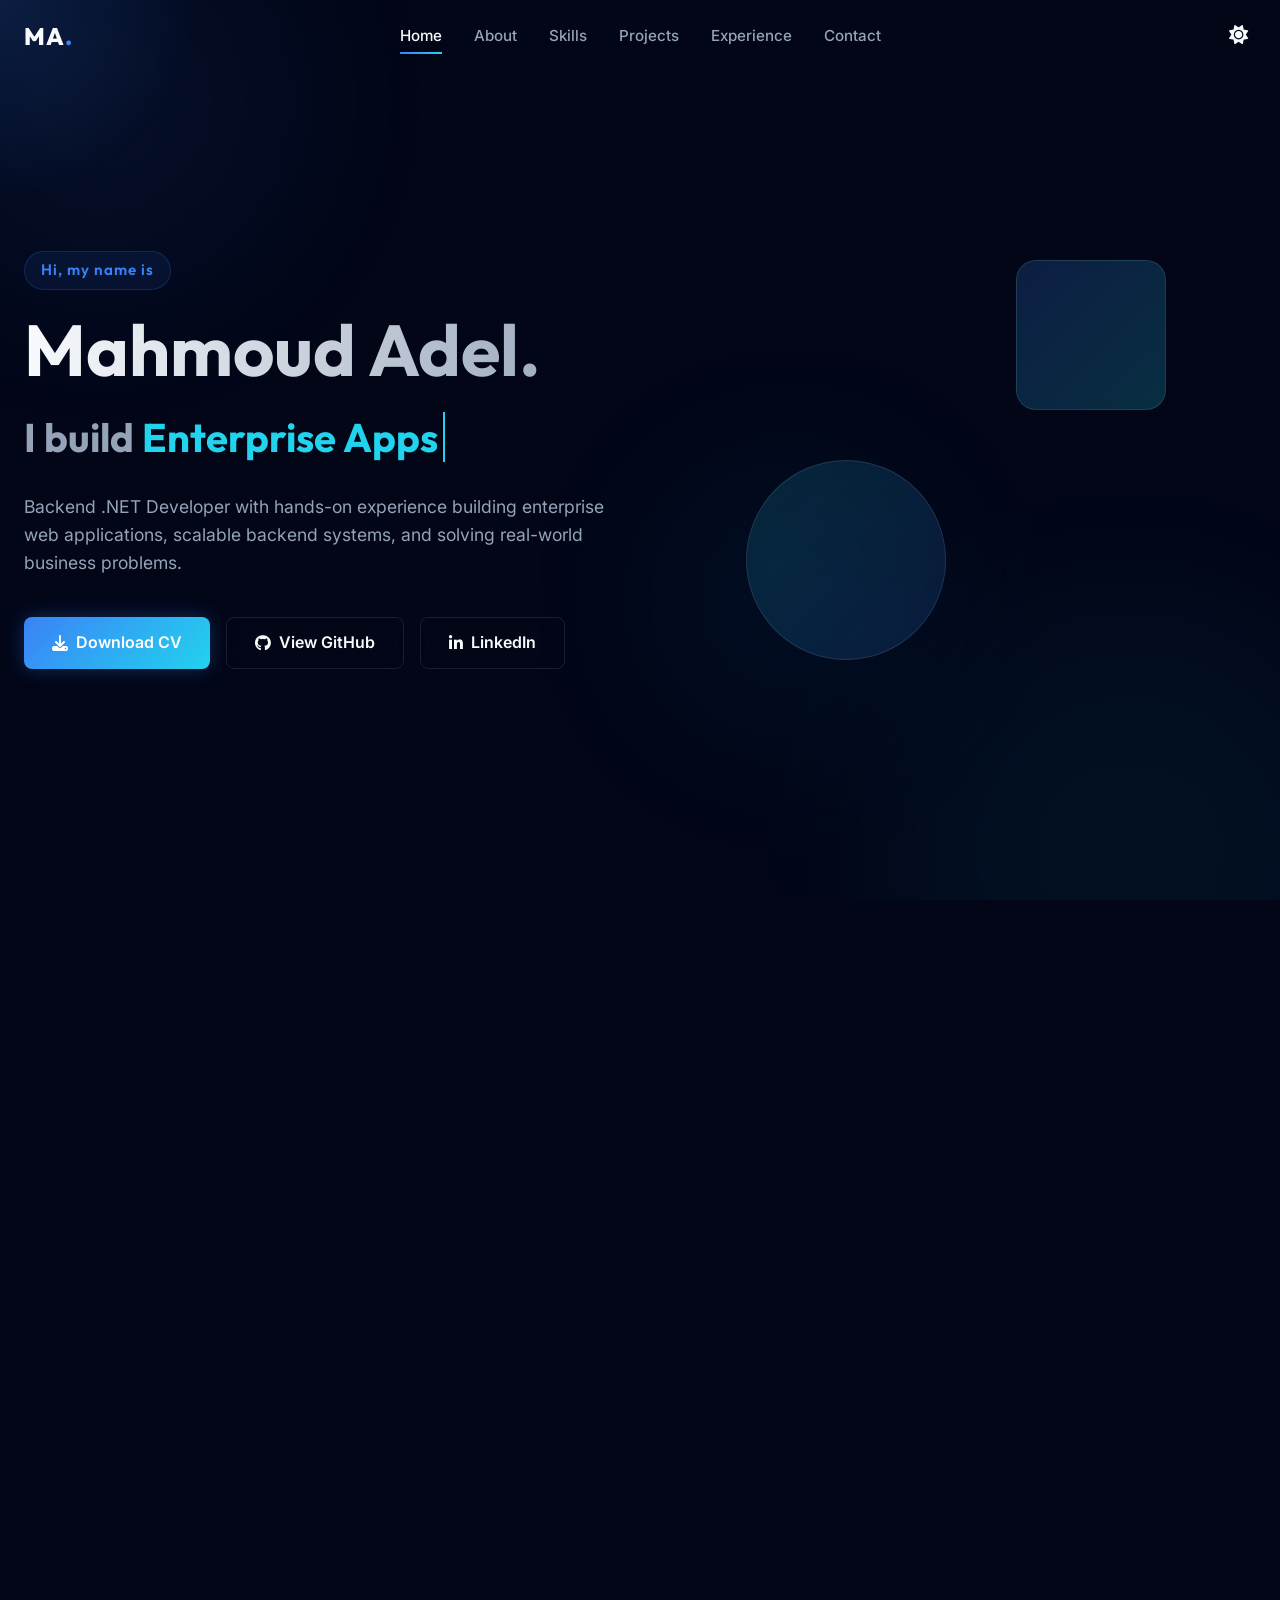
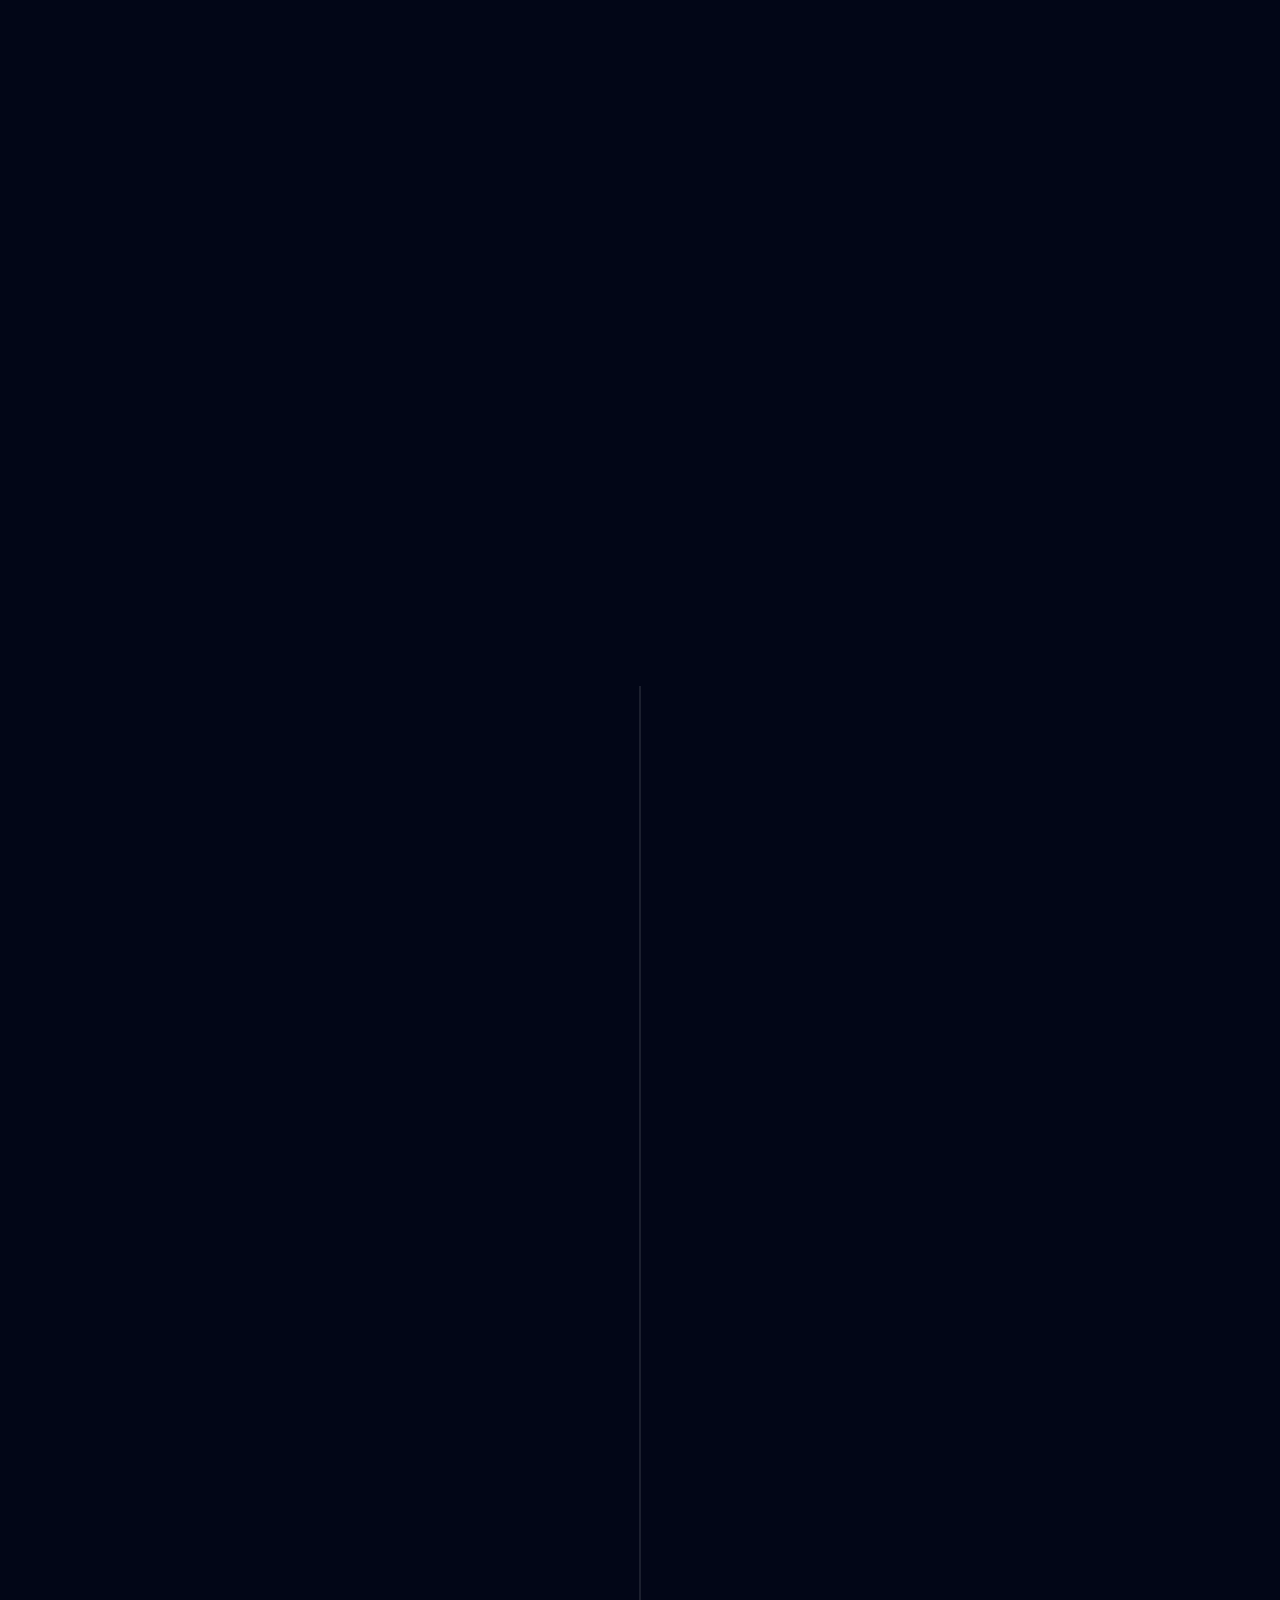
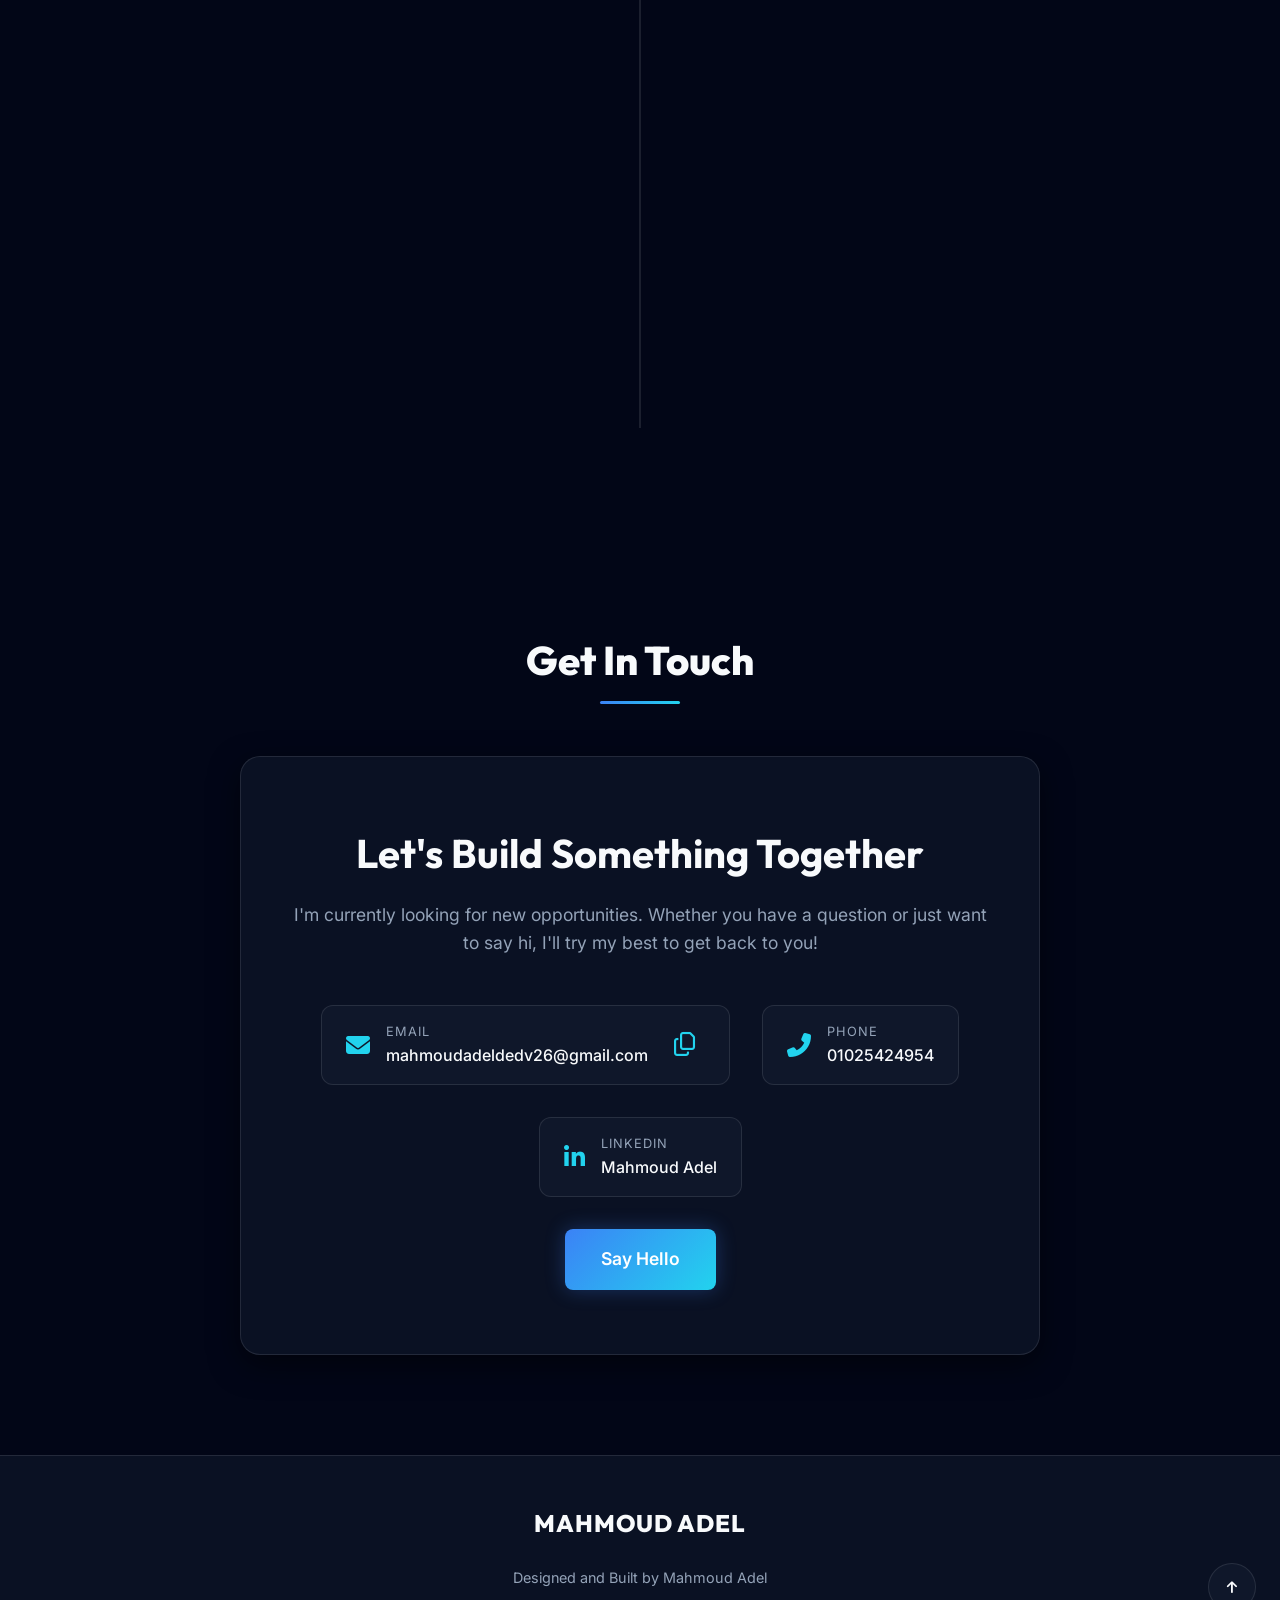
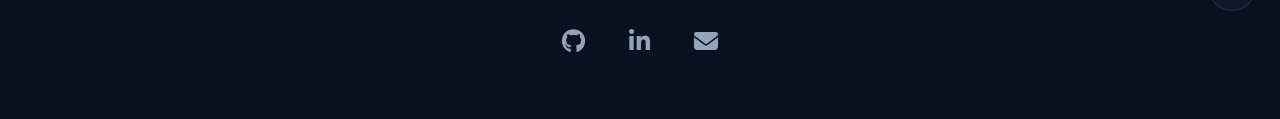
==== Portfolio-main/index.html @ 4f52414a "responsive portfolio website files including HTML, CSS, JavaScript, and assets" ====
<!DOCTYPE html>
<html lang="en" data-theme="dark">
<head>
    <meta charset="utf-8" />
    <meta name="viewport" content="width=device-width, initial-scale=1.0" />
    <title>Portfolio - Mahmoud Adel</title>
    <meta name="description" content="Mahmoud Adel — Backend .NET Developer specializing in ASP.NET Core MVC, Entity Framework Core, SQL Server, and REST APIs." />
    <link rel="preconnect" href="https://fonts.googleapis.com">
    <link rel="preconnect" href="https://fonts.gstatic.com" crossorigin>
    <link href="https://fonts.googleapis.com/css2?family=Inter:wght@300;400;500;600;700;800&family=Outfit:wght@400;600;800&display=swap" rel="stylesheet">
    <link rel="stylesheet" href="https://cdnjs.cloudflare.com/ajax/libs/font-awesome/6.4.0/css/all.min.css" />
    <link rel="stylesheet" href="css/site.css" />
    <link rel="icon" href="favicon.ico" />
</head>
<body>
    <div id="cursor-glow"></div>
    <div id="scroll-progress"></div>

    <div id="loader">
        <div class="loader-content">
            <span class="loader-text">MAHMOUD ADEL</span>
            <div class="loader-bar"></div>
        </div>
    </div>

    <nav id="navbar">
        <div class="nav-container">
            <a href="#home" class="nav-logo">MA<span>.</span></a>
            <div class="nav-links">
                <a href="#home" class="active">Home</a>
                <a href="#about">About</a>
                <a href="#skills">Skills</a>
                <a href="#projects">Projects</a>
                <a href="#experience">Experience</a>
                <a href="#contact">Contact</a>
            </div>
            <div class="nav-right">
                <button id="theme-toggle" aria-label="Toggle Theme">
                    <i class="fas fa-sun"></i>
                </button>
                <div class="hamburger">
                    <div class="line1"></div>
                    <div class="line2"></div>
                    <div class="line3"></div>
                </div>
            </div>
        </div>
    </nav>

    <main>

        <!-- Animated Background Particles -->
        <div class="bg-particles">
            <div class="blob blob-1"></div>
            <div class="blob blob-2"></div>
            <div class="blob blob-3"></div>
        </div>

        <!-- Hero Section -->
        <section id="home" class="hero">
            <div class="hero-content hidden-fade-up">
                <p class="greeting">Hi, my name is</p>
                <h1 class="name">Mahmoud Adel.</h1>
                <h2 class="title type-wrap">I build <span class="typing-text"></span></h2>
                <p class="description">
                    Backend .NET Developer with hands-on experience building enterprise web applications, scalable backend systems, and solving real-world business problems.
                </p>
                <div class="hero-cta">
                    <a href="cv/Mahmoud_Adel_CV.pdf" class="btn btn-primary magnetic" download>
                        <i class="fas fa-download"></i> Download CV
                    </a>
                    <a href="https://github.com/MahmoudElsheshtawy10" target="_blank" class="btn btn-outline magnetic">
                        <i class="fab fa-github"></i> View GitHub
                    </a>
                    <a href="https://www.linkedin.com/in/mahmoud-adel-38b3762a6/" target="_blank" class="btn btn-outline magnetic">
                        <i class="fab fa-linkedin-in"></i> LinkedIn
                    </a>
                </div>
            </div>
            <div class="hero-graphics hidden-fade-left">
                <div class="graphic-cube"></div>
                <div class="graphic-sphere"></div>
            </div>
        </section>

        <!-- About Section -->
        <section id="about" class="about">
            <h2 class="section-title hidden-fade-up">About Me</h2>
            <div class="about-grid">
                <div class="about-text hidden-fade-right">
                    <p>I am a passionate <strong>Backend .NET Developer</strong> pursuing a Bachelor of Computer Science at Misr Higher Institute for Commerce and Computers.</p>
                    <p>I specialize in building robust enterprise web applications using <strong>ASP.NET Core MVC, Entity Framework Core, SQL Server, and REST APIs</strong>. I focus on clean architecture, scalable systems, and optimizing database designs to ensure high performance and maintainability.</p>
                </div>
                <div class="about-stats hidden-fade-left">
                    <div class="stat-card tilt-card">
                        <i class="fas fa-code"></i>
                        <h3 class="counter" data-target="3">0</h3>
                        <p>Projects Completed</p>
                    </div>
                    <div class="stat-card tilt-card">
                        <i class="fas fa-brain"></i>
                        <h3 class="counter" data-target="20">0</h3>
                        <p>Technologies</p>
                    </div>
                    <div class="stat-card tilt-card">
                        <i class="fas fa-clock"></i>
                        <h3 class="counter" data-target="2">0</h3>
                        <p>Years Learning</p>
                    </div>
                </div>
            </div>
        </section>

        <!-- Skills Section -->
        <section id="skills" class="skills">
            <h2 class="section-title hidden-fade-up">Technical Skills</h2>
            <div class="skills-container">
                <!-- Backend -->
                <div class="skill-category hidden-fade-up" style="transition-delay: 0.1s">
                    <div class="skill-category-header">
                        <h3><i class="fas fa-server"></i> Backend &amp; Frameworks</h3>
                        <div class="divider"></div>
                    </div>
                    <div class="skill-list">
                        <div class="skill-item highlight"><i class="fas fa-check"></i> <span>C#</span></div>
                        <div class="skill-item highlight"><i class="fas fa-check"></i> <span>ASP.NET Core MVC</span></div>
                        <div class="skill-item highlight"><i class="fas fa-check"></i> <span>ASP.NET Core Web API</span></div>
                        <div class="skill-item highlight"><i class="fas fa-check"></i> <span>Entity Framework Core</span></div>
                        <div class="skill-item"><i class="fas fa-check"></i> <span>LINQ</span></div>
                        <div class="skill-item"><i class="fas fa-check"></i> <span>Java</span></div>
                        <div class="skill-item"><i class="fas fa-check"></i> <span>Python</span></div>
                        <div class="skill-item"><i class="fas fa-check"></i> <span>Node.js</span></div>
                        <div class="skill-item"><i class="fas fa-check"></i> <span>Express.js</span></div>
                    </div>
                </div>
                <!-- Frontend -->
                <div class="skill-category hidden-fade-up" style="transition-delay: 0.2s">
                    <div class="skill-category-header">
                        <h3><i class="fas fa-laptop-code"></i> Frontend</h3>
                        <div class="divider"></div>
                    </div>
                    <div class="skill-list">
                        <div class="skill-item"><i class="fas fa-check"></i> <span>HTML5</span></div>
                        <div class="skill-item"><i class="fas fa-check"></i> <span>CSS3</span></div>
                        <div class="skill-item"><i class="fas fa-check"></i> <span>Bootstrap</span></div>
                        <div class="skill-item highlight"><i class="fas fa-check"></i> <span>JavaScript</span></div>
                    </div>
                </div>
                <!-- Databases -->
                <div class="skill-category hidden-fade-up" style="transition-delay: 0.3s">
                    <div class="skill-category-header">
                        <h3><i class="fas fa-database"></i> Databases</h3>
                        <div class="divider"></div>
                    </div>
                    <div class="skill-list">
                        <div class="skill-item highlight"><i class="fas fa-check"></i> <span>SQL Server</span></div>
                        <div class="skill-item"><i class="fas fa-check"></i> <span>PostgreSQL</span></div>
                        <div class="skill-item"><i class="fas fa-check"></i> <span>MySQL</span></div>
                    </div>
                </div>

                <!-- Cloud & Deployment -->
                <div class="skill-category hidden-fade-up" style="transition-delay: 0.4s">
                    <div class="skill-category-header">
                        <h3><i class="fas fa-cloud"></i> Cloud &amp; Deployment</h3>
                        <div class="divider"></div>
                    </div>
                    <div class="skill-list">
                        <div class="skill-item"><i class="fas fa-check"></i> <span>Vercel</span></div>
                        <div class="skill-item"><i class="fas fa-check"></i> <span>Render</span></div>
                        <div class="skill-item"><i class="fas fa-check"></i> <span>Railway</span></div>
                        <div class="skill-item"><i class="fas fa-check"></i> <span>MonsterASP.NET</span></div>
                        <div class="skill-item"><i class="fas fa-check"></i> <span>GitHub Pages</span></div>
                        <div class="skill-item"><i class="fas fa-check"></i> <span>IIS Deployment</span></div>
                        <div class="skill-item"><i class="fas fa-check"></i> <span>REST API Deployment</span></div>
                        <div class="skill-item"><i class="fas fa-check"></i> <span>Environment Variables</span></div>
                        <div class="skill-item"><i class="fas fa-check"></i> <span>Production Hosting</span></div>
                    </div>
                </div>

                <!-- Tools & Practices -->
                <div class="skill-category hidden-fade-up" style="transition-delay: 0.5s">
                    <div class="skill-category-header">
                        <h3><i class="fas fa-tools"></i> Tools &amp; Concepts</h3>
                        <div class="divider"></div>
                    </div>
                    <div class="skill-list">
                        <div class="skill-item highlight"><i class="fas fa-check"></i> <span>Git</span></div>
                        <div class="skill-item"><i class="fas fa-check"></i> <span>GitHub</span></div>
                        <div class="skill-item"><i class="fas fa-check"></i> <span>Visual Studio</span></div>
                        <div class="skill-item"><i class="fas fa-check"></i> <span>Postman</span></div>
                        <div class="skill-item highlight"><i class="fas fa-check"></i> <span>REST APIs</span></div>
                        <div class="skill-item"><i class="fas fa-check"></i> <span>Clean Architecture</span></div>
                        <div class="skill-item"><i class="fas fa-check"></i> <span>SOLID Principles</span></div>
                        <div class="skill-item"><i class="fas fa-check"></i> <span>OOP</span></div>
                        <div class="skill-item"><i class="fas fa-check"></i> <span>Data Structures</span></div>
                        <div class="skill-item"><i class="fas fa-check"></i> <span>Authentication &amp; Authorization</span></div>
                    </div>
                </div>
            </div>
        </section>

        <!-- Projects Section -->
        <section id="projects" class="projects">
            <h2 class="section-title hidden-fade-up">Featured Projects</h2>

            <div class="project-filters hidden-fade-up">
                <button class="filter-btn active" data-filter="all">All</button>
                <button class="filter-btn" data-filter="full-stack">Full Stack</button>
                <button class="filter-btn" data-filter="web">Web App</button>
            </div>

            <div class="projects-grid">
                <!-- Project 1 -->
                <div class="project-card tilt-card hidden-fade-up project-item full-stack web">
                    <div class="project-image">
                        <img src="images/smart-inventory-dashboard.png" alt="Smart Inventory System" loading="lazy" decoding="async" class="project-img" />
                        <div class="project-overlay">
                            <a href="https://github.com/MahmoudElsheshtawy10" target="_blank" class="btn btn-sm btn-primary"><i class="fab fa-github"></i> Source</a>
                        </div>
                    </div>
                    <div class="project-info">
                        <div class="project-header">
                            <h3>Smart Inventory System</h3>
                            <span class="badge">Completed</span>
                        </div>
                        <p>A complete inventory management system with authentication, dashboards, smart reorder suggestions, suppliers, products, categories, reporting, export features, dark mode, multilingual support and responsive UI.</p>
                        <div class="tech-stack">
                            <span>ASP.NET Core MVC</span><span>C#</span><span>EF Core</span><span>SQL Server</span><span>Bootstrap</span><span>JavaScript</span>
                        </div>
                    </div>
                </div>

                <!-- Project 2 -->
                <div class="project-card tilt-card hidden-fade-up project-item full-stack web">
                    <div class="project-image">
                        <img src="images/hightech-home.png" alt="HighTech E-commerce Platform" loading="lazy" decoding="async" class="project-img" />
                        <div class="project-overlay">
                            <a href="https://github.com/MahmoudElsheshtawy10" target="_blank" class="btn btn-sm btn-primary"><i class="fab fa-github"></i> Source</a>
                        </div>
                    </div>
                    <div class="project-info">
                        <div class="project-header">
                            <h3>HighTech E-commerce Platform</h3>
                            <span class="badge">Completed</span>
                        </div>
                        <p>Complete online electronics store with authentication, shopping cart, categories, orders and admin dashboard.</p>
                        <div class="tech-stack">
                            <span>Node.js</span><span>Express.js</span><span>PostgreSQL</span><span>Firebase</span><span>REST API</span>
                        </div>
                    </div>
                </div>

                <!-- Project 3 -->
                <div class="project-card tilt-card hidden-fade-up project-item web">
                    <div class="project-image">
                        <img src="images/cinema-home.png" alt="Cinema Management System" loading="lazy" decoding="async" class="project-img" />
                        <div class="project-overlay">
                            <a href="https://github.com/MahmoudElsheshtawy10" target="_blank" class="btn btn-sm btn-primary"><i class="fab fa-github"></i> Source</a>
                        </div>
                    </div>
                    <div class="project-info">
                        <div class="project-header">
                            <h3>Cinema Management System</h3>
                            <span class="badge in-progress">In Progress</span>
                        </div>
                        <p>Cinema reservation and movie management system including booking workflow, movie schedules, seat booking and administration dashboard.</p>
                        <div class="tech-stack">
                            <span>ASP.NET Core MVC</span><span>SQL Server</span>
                        </div>
                    </div>
                </div>
            </div>
        </section>

        <!-- Timeline (Experience & Education) -->
        <section id="experience" class="timeline-section">
            <h2 class="section-title hidden-fade-up">Experience &amp; Education</h2>

            <div class="timeline">
                <div class="timeline-item hidden-fade-right">
                    <div class="timeline-dot"></div>
                    <div class="timeline-content">
                        <span class="timeline-date">Dec 2025 – July 2026</span>
                        <h3>Backend .NET Trainee</h3>
                        <h4>DEPI (Digital Egypt Pioneers Initiative)</h4>
                        <p>Built enterprise web applications using ASP.NET Core MVC, EF Core, and SQL Server. Implemented Identity, designed REST APIs, and applied Clean Architecture.</p>
                    </div>
                </div>

                <div class="timeline-item hidden-fade-left">
                    <div class="timeline-dot"></div>
                    <div class="timeline-content">
                        <span class="timeline-date">Aug 2025 – Sep 2025</span>
                        <h3>Full Stack PHP Intern</h3>
                        <h4>NTI (National Telecommunication Institute)</h4>
                        <p>Developed dynamic web applications using PHP and MySQL. Implemented backend logic, CRUD operations, and database integration.</p>
                    </div>
                </div>

                <div class="timeline-item hidden-fade-right">
                    <div class="timeline-dot"></div>
                    <div class="timeline-content">
                        <span class="timeline-date">Jul 2024 – Sep 2024</span>
                        <h3>Full Stack .NET Intern</h3>
                        <h4>Mansoura University Training Program</h4>
                        <p>Built web applications using ASP.NET, C#, and SQL Server. Implemented CRUD, authentication basics, and API integration.</p>
                    </div>
                </div>

                <div class="timeline-item hidden-fade-left">
                    <div class="timeline-dot"></div>
                    <div class="timeline-content education">
                        <span class="timeline-date"></span>
                        <h3>Bachelor of Computer Science</h3>
                        <h4>Misr Higher Institute for Commerce and Computers</h4>
                        <p>Focused on Data Structures, Algorithms, Software Engineering, and Database Design.</p>
                    </div>
                </div>
            </div>
        </section>

        <!-- Contact Section -->
        <section id="contact" class="contact">
            <h2 class="section-title hidden-fade-up">Get In Touch</h2>
            <div class="contact-card hidden-fade-up glass-panel">
                <div class="contact-header">
                    <h3>Let's Build Something Together</h3>
                    <p>I'm currently looking for new opportunities. Whether you have a question or just want to say hi, I'll try my best to get back to you!</p>
                </div>

                <div class="contact-methods">
                    <div class="contact-method magnetic">
                        <i class="fas fa-envelope"></i>
                        <div class="contact-details">
                            <span>Email</span>
                            <a href="mailto:mahmoudadeldedv26@gmail.com" id="email-text">mahmoudadeldedv26@gmail.com</a>
                        </div>
                        <button class="copy-btn" id="copy-email"><i class="far fa-copy"></i></button>
                    </div>

                    <div class="contact-method magnetic">
                        <i class="fas fa-phone-alt"></i>
                        <div class="contact-details">
                            <span>Phone</span>
                            <a href="tel:01025424954">01025424954</a>
                        </div>
                    </div>

                    <div class="contact-method magnetic">
                        <i class="fab fa-linkedin-in"></i>
                        <div class="contact-details">
                            <span>LinkedIn</span>
                            <a href="https://www.linkedin.com/in/mahmoud-adel-38b3762a6/" target="_blank">Mahmoud Adel</a>
                        </div>
                    </div>
                </div>

                <a href="mailto:mahmoudadeldedv26@gmail.com" class="btn btn-primary btn-large magnetic" style="margin-top: 2rem;">Say Hello</a>
            </div>
        </section>

    </main>

    <footer>
        <div class="footer-content">
            <div class="footer-logo">MAHMOUD ADEL</div>
            <p>Designed and Built by Mahmoud Adel</p>
            <div class="footer-socials">
                <a href="https://github.com/MahmoudElsheshtawy10" target="_blank"><i class="fab fa-github"></i></a>
                <a href="https://www.linkedin.com/in/mahmoud-adel-38b3762a6/" target="_blank"><i class="fab fa-linkedin-in"></i></a>
                <a href="mailto:mahmoudadeldedv26@gmail.com"><i class="fas fa-envelope"></i></a>
            </div>
            <button id="back-to-top" aria-label="Back to top">
                <i class="fas fa-arrow-up"></i>
            </button>
        </div>
    </footer>

    <script src="js/site.js"></script>
</body>
</html>
---- Portfolio-main/css/site.css ----
/* ========================
   VARIABLES & THEMES
   ======================== */
:root[data-theme="dark"] {
    --bg-primary: #020617;
    --bg-secondary: #0F172A;
    --bg-glass: rgba(15, 23, 42, 0.7);
    --bg-glass-hover: rgba(30, 41, 59, 0.8);
    --border-color: rgba(255, 255, 255, 0.1);
    
    --text-primary: #F8FAFC;
    --text-secondary: #94A3B8;
    
    --accent-primary: #3B82F6;
    --accent-glow: #60A5FA;
    --accent-cyan: #22D3EE;
    
    --shadow-soft: 0 10px 30px rgba(0, 0, 0, 0.5);
    --shadow-glow: 0 0 20px rgba(59, 130, 246, 0.3);
}

:root[data-theme="light"] {
    --bg-primary: #F8FAFC;
    --bg-secondary: #FFFFFF;
    --bg-glass: rgba(255, 255, 255, 0.7);
    --bg-glass-hover: rgba(241, 245, 249, 0.9);
    --border-color: rgba(0, 0, 0, 0.1);
    
    --text-primary: #0F172A;
    --text-secondary: #475569;
    
    --accent-primary: #2563EB;
    --accent-glow: #3B82F6;
    --accent-cyan: #06B6D4;
    
    --shadow-soft: 0 10px 30px rgba(0, 0, 0, 0.05);
    --shadow-glow: 0 0 20px rgba(37, 99, 235, 0.2);
}

* {
    margin: 0;
    padding: 0;
    box-sizing: border-box;
}

html, body {
    overflow-x: hidden;
    width: 100%;
    max-width: 100vw;
}

html {
    scroll-behavior: smooth;
    font-family: 'Inter', sans-serif;
    color: var(--text-primary);
    background-color: var(--bg-primary);
}

body {
    line-height: 1.6;
    position: relative;
    transition: background-color 0.5s ease, color 0.5s ease;
}

img {
    max-width: 100%;
    height: auto;
}

/* ========================
   CUSTOM SCROLLBAR
   ======================== */
::-webkit-scrollbar {
    width: 10px;
}
::-webkit-scrollbar-track {
    background: var(--bg-primary);
}
::-webkit-scrollbar-thumb {
    background: var(--bg-secondary);
    border-radius: 10px;
    border: 2px solid var(--bg-primary);
}
::-webkit-scrollbar-thumb:hover {
    background: var(--accent-primary);
}

/* Scroll Progress Bar */
#scroll-progress {
    position: fixed;
    top: 0;
    left: 0;
    width: 0%;
    height: 4px;
    background: linear-gradient(90deg, var(--accent-primary), var(--accent-cyan));
    z-index: 10000;
    box-shadow: 0 0 10px var(--accent-glow);
}

/* ========================
   CURSOR GLOW
   ======================== */
#cursor-glow {
    position: fixed;
    top: 0;
    left: 0;
    width: 400px;
    height: 400px;
    background: radial-gradient(circle, rgba(59, 130, 246, 0.15) 0%, rgba(0,0,0,0) 70%);
    border-radius: 50%;
    transform: translate(-50%, -50%);
    pointer-events: none;
    z-index: -1;
    transition: opacity 0.3s;
}

/* ========================
   LOADING SCREEN
   ======================== */
#loader {
    position: fixed;
    top: 0;
    left: 0;
    width: 100%;
    height: 100%;
    background-color: var(--bg-primary);
    z-index: 9999;
    display: flex;
    justify-content: center;
    align-items: center;
    transition: opacity 0.8s ease, visibility 0.8s;
}

.loader-content {
    text-align: center;
}

.loader-text {
    font-family: 'Outfit', sans-serif;
    font-size: clamp(1.5rem, 4vw, 2rem);
    font-weight: 800;
    letter-spacing: 2px;
    color: var(--text-primary);
    display: block;
    margin-bottom: 20px;
}

.loader-bar {
    width: 200px;
    height: 4px;
    background-color: var(--bg-secondary);
    border-radius: 4px;
    overflow: hidden;
    position: relative;
    margin: 0 auto;
}

.loader-bar::after {
    content: '';
    position: absolute;
    top: 0;
    left: 0;
    height: 100%;
    width: 0;
    background: linear-gradient(90deg, var(--accent-primary), var(--accent-cyan));
    animation: load 1.5s ease-in-out forwards;
}

@keyframes load {
    0% { width: 0; }
    100% { width: 100%; }
}

/* ========================
   TYPOGRAPHY
   ======================== */
h1, h2, h3, h4, h5, h6 {
    font-family: 'Outfit', sans-serif;
    color: var(--text-primary);
}

.section-title {
    font-size: clamp(2rem, 5vw, 2.5rem);
    font-weight: 800;
    text-align: center;
    margin-bottom: clamp(2rem, 5vw, 4rem);
    position: relative;
}

.section-title::after {
    content: '';
    position: absolute;
    bottom: -15px;
    left: 50%;
    transform: translateX(-50%);
    width: 60px;
    height: 4px;
    background: linear-gradient(90deg, var(--accent-primary), var(--accent-cyan));
    border-radius: 4px;
}

/* ========================
   COMPONENTS
   ======================== */
.btn {
    display: inline-flex;
    justify-content: center;
    align-items: center;
    gap: 8px;
    padding: 12px 28px;
    border-radius: 8px;
    font-weight: 600;
    text-decoration: none;
    transition: all 0.3s ease;
    cursor: pointer;
    font-family: 'Inter', sans-serif;
    border: none;
    position: relative;
    overflow: hidden;
    width: 100%; /* Mobile full width */
}

@media (min-width: 576px) {
    .btn {
        width: auto;
    }
}

.btn-primary {
    background: linear-gradient(135deg, var(--accent-primary), var(--accent-cyan));
    color: #fff;
    box-shadow: var(--shadow-glow);
}

.btn-primary:hover {
    transform: translateY(-2px);
    box-shadow: 0 0 25px rgba(34, 211, 238, 0.6);
    color: #fff;
}

.btn-outline {
    background: transparent;
    color: var(--text-primary);
    border: 1px solid var(--border-color);
    backdrop-filter: blur(10px);
}

.btn-outline:hover {
    border-color: var(--accent-primary);
    background: rgba(59, 130, 246, 0.1);
    color: var(--text-primary);
}

.btn-sm {
    padding: 8px 16px;
    font-size: 0.9rem;
    width: auto;
}

.btn-large {
    padding: 16px 36px;
    font-size: clamp(1rem, 2vw, 1.1rem);
}

/* Glass Panel */
.glass-panel {
    background: var(--bg-glass);
    backdrop-filter: blur(16px);
    -webkit-backdrop-filter: blur(16px);
    border: 1px solid var(--border-color);
    border-radius: 20px;
    box-shadow: var(--shadow-soft);
}

/* ========================
   NAVBAR
   ======================== */
#navbar {
    position: fixed;
    top: 0;
    left: 0;
    width: 100%;
    padding-block: 16px;
    z-index: 1000;
    transition: all 0.4s ease;
    background: var(--bg-primary);
    height: 72px; /* Fixed height for consistent nav */
    display: flex;
    align-items: center;
}

@media (min-width: 992px) {
    #navbar {
        background: transparent;
    }
}

#navbar.scrolled {
    background: var(--bg-glass);
    backdrop-filter: blur(16px);
    -webkit-backdrop-filter: blur(16px);
    border-bottom: 1px solid var(--border-color);
    box-shadow: var(--shadow-soft);
}

.nav-container {
    max-width: 1280px;
    width: 100%;
    margin: 0 auto;
    padding-inline: 24px;
    display: flex;
    justify-content: space-between;
    align-items: center;
}

@media (min-width: 992px) {
    .nav-container {
        display: grid;
        grid-template-columns: 1fr auto 1fr;
        align-items: center;
    }
}

.nav-logo {
    font-family: 'Outfit', sans-serif;
    font-size: clamp(1.2rem, 3vw, 1.5rem);
    font-weight: 800;
    color: var(--text-primary);
    text-decoration: none;
    letter-spacing: 1px;
    z-index: 1002;
    justify-self: start; /* Left aligned in grid */
}

.nav-logo span {
    color: var(--accent-primary);
}

.nav-right {
    display: flex;
    align-items: center;
    gap: 16px;
    justify-self: end; /* Right aligned in grid */
    z-index: 1002;
}

.nav-links {
    position: absolute;
    top: 72px; /* Below navbar height */
    left: 0;
    width: 100%;
    background: var(--bg-glass);
    backdrop-filter: blur(20px);
    -webkit-backdrop-filter: blur(20px);
    display: flex;
    flex-direction: column;
    align-items: center;
    padding: 32px 0;
    gap: 24px;
    transform: translateY(-150%);
    opacity: 0;
    visibility: hidden;
    transition: all 0.4s ease-in-out;
    border-bottom: 1px solid var(--border-color);
    z-index: 1001;
}

.nav-links.nav-active {
    transform: translateY(0);
    opacity: 1;
    visibility: visible;
}

@media (min-width: 992px) {
    .nav-links {
        position: static;
        flex-direction: row;
        padding: 0;
        background: transparent;
        backdrop-filter: none;
        -webkit-backdrop-filter: none;
        transform: none;
        opacity: 1;
        visibility: visible;
        border: none;
        gap: 32px; /* Equal spacing */
        justify-self: center; /* Center aligned in grid */
    }
}

.nav-links a {
    color: var(--text-secondary);
    text-decoration: none;
    font-weight: 500;
    font-size: 1.1rem;
    transition: color 0.3s ease;
    position: relative;
    padding: 10px;
}

@media (min-width: 992px) {
    .nav-links a {
        font-size: 0.95rem;
        padding: 4px 0;
    }
}

.nav-links a:hover,
.nav-links a.active {
    color: var(--text-primary);
}

.nav-links a::after {
    content: '';
    position: absolute;
    bottom: -2px;
    left: 0;
    width: 0;
    height: 2px;
    background: var(--accent-primary);
    transition: width 0.3s ease;
}

.nav-links a:hover::after,
.nav-links a.active::after {
    width: 100%;
}

#theme-toggle {
    background: none;
    border: none;
    color: var(--text-primary);
    cursor: pointer;
    font-size: 1.2rem;
    padding: 8px;
    transition: transform 0.3s ease, color 0.3s ease;
    display: flex;
    align-items: center;
    justify-content: center;
}

#theme-toggle:hover {
    transform: rotate(15deg) scale(1.1);
    color: var(--accent-primary);
}

/* Hamburger */
.hamburger {
    display: flex;
    flex-direction: column;
    cursor: pointer;
    padding: 8px;
}

@media (min-width: 992px) {
    .hamburger {
        display: none;
    }
}

.hamburger div {
    width: 24px;
    height: 2px;
    background: var(--text-primary);
    margin: 3px 0;
    transition: all 0.3s ease;
}

.toggle .line1 { transform: rotate(-45deg) translate(-5px, 6px); }
.toggle .line2 { opacity: 0; }
.toggle .line3 { transform: rotate(45deg) translate(-5px, -6px); }

/* ========================
   LAYOUT & SECTIONS
   ======================== */
main {
    max-width: 1280px;
    width: 100%;
    margin: 0 auto;
    padding-inline: 24px;
}

section {
    padding-block: 80px;
    display: flex;
    flex-direction: column;
    justify-content: center;
}

@media (min-width: 768px) {
    section {
        padding-block: 100px;
    }
}

/* ========================
   HERO SECTION
   ======================== */
.hero {
    display: flex;
    flex-direction: column-reverse;
    align-items: center;
    justify-content: center;
    gap: 48px;
    text-align: center;
    position: relative;
    padding-top: 120px; /* offset for navbar */
    min-height: 100vh; /* Keep hero full screen */
}

@media (min-width: 992px) {
    .hero {
        flex-direction: row;
        text-align: left;
        gap: 32px;
    }
}

.hero-content {
    flex: 1;
    z-index: 10;
    width: 100%;
}

.greeting {
    color: var(--accent-primary);
    font-family: 'Outfit', sans-serif;
    font-weight: 600;
    font-size: clamp(1rem, 3vw, 1.2rem);
    margin-bottom: 16px;
    letter-spacing: 1px;
}

.name {
    font-size: clamp(2.5rem, 8vw, 4.5rem);
    line-height: 1.1;
    margin-bottom: 16px;
    background: linear-gradient(to right, var(--text-primary), var(--text-secondary));
    -webkit-background-clip: text;
    -webkit-text-fill-color: transparent;
}

.title {
    font-size: clamp(1.5rem, 5vw, 2.5rem);
    color: var(--text-secondary);
    margin-bottom: 24px;
    min-height: 3.5rem;
}

.typing-text {
    color: var(--accent-cyan);
    border-right: 2px solid var(--accent-cyan);
    padding-right: 5px;
    animation: blink 0.75s step-end infinite;
}

@keyframes blink {
    from, to { border-color: transparent }
    50% { border-color: var(--accent-cyan); }
}

.description {
    max-width: 600px;
    width: 100%;
    margin: 0 auto 40px auto;
    font-size: clamp(0.95rem, 3vw, 1.1rem);
    color: var(--text-secondary);
}

@media (min-width: 992px) {
    .description {
        margin: 0 0 40px 0;
    }
}

.hero-cta {
    display: flex;
    flex-direction: column;
    gap: 16px;
    width: 100%;
}

@media (min-width: 576px) {
    .hero-cta {
        flex-direction: row;
        justify-content: center;
    }
}

@media (min-width: 992px) {
    .hero-cta {
        justify-content: flex-start;
    }
}

.hero-graphics {
    width: 100%;
    aspect-ratio: 1; /* Square for predictable scaling */
    max-width: 400px;
    position: relative;
    perspective: 1000px;
    display: flex;
    justify-content: center;
    align-items: center;
    margin: 0 auto;
}

@media (min-width: 992px) {
    .hero-graphics {
        flex: 1;
        max-width: none;
        height: 500px;
        aspect-ratio: auto;
    }
}

/* Floating Shapes in Hero */
.graphic-cube, .graphic-sphere {
    position: absolute;
    background: linear-gradient(135deg, rgba(59, 130, 246, 0.2), rgba(34, 211, 238, 0.2));
    backdrop-filter: blur(10px);
    border: 1px solid rgba(255, 255, 255, 0.1);
}

.graphic-cube {
    width: min(150px, 30vw);
    height: min(150px, 30vw);
    border-radius: 20px;
    top: 10%;
    right: 15%;
    animation: float 6s ease-in-out infinite, rotate 20s linear infinite;
}

.graphic-sphere {
    width: min(200px, 40vw);
    height: min(200px, 40vw);
    border-radius: 50%;
    bottom: 10%;
    left: 15%;
    background: linear-gradient(135deg, rgba(34, 211, 238, 0.15), rgba(59, 130, 246, 0.15));
    animation: float 8s ease-in-out infinite reverse;
}

@keyframes float {
    0% { transform: translateY(0px) rotate(0deg); }
    50% { transform: translateY(-30px) rotate(5deg); }
    100% { transform: translateY(0px) rotate(0deg); }
}
@keyframes rotate {
    from { transform: rotate(0deg); }
    to { transform: rotate(360deg); }
}

/* Animated Background Particles */
.bg-particles {
    position: fixed;
    top: 0;
    left: 0;
    width: 100%;
    height: 100%;
    z-index: -2;
    overflow: hidden;
}

.blob {
    position: absolute;
    filter: blur(80px);
    opacity: 0.5;
    border-radius: 50%;
    animation: moveBlob 20s infinite alternate linear;
}

.blob-1 {
    width: min(400px, 80vw);
    height: min(400px, 80vw);
    background: rgba(59, 130, 246, 0.15);
    top: -100px;
    left: -100px;
}

.blob-2 {
    width: min(500px, 100vw);
    height: min(500px, 100vw);
    background: rgba(34, 211, 238, 0.1);
    bottom: -200px;
    right: -100px;
    animation-delay: -5s;
}

.blob-3 {
    width: min(300px, 60vw);
    height: min(300px, 60vw);
    background: rgba(14, 165, 233, 0.1);
    top: 50%;
    left: 50%;
    animation-delay: -10s;
}

@keyframes moveBlob {
    0% { transform: translate(0, 0) scale(1); }
    100% { transform: translate(100px, 100px) scale(1.2); }
}

/* ========================
   ABOUT SECTION
   ======================== */
.about-grid {
    display: grid;
    grid-template-columns: 1fr;
    gap: 48px;
}

@media (min-width: 992px) {
    .about-grid {
        grid-template-columns: 1fr 1fr;
        align-items: center;
    }
}

.about-text p {
    font-size: clamp(0.95rem, 3vw, 1.1rem);
    color: var(--text-secondary);
    margin-bottom: 24px;
}

.about-text strong {
    color: var(--text-primary);
}

.about-stats {
    display: grid;
    grid-template-columns: 1fr;
    gap: 24px;
}

@media (min-width: 576px) {
    .about-stats {
        grid-template-columns: repeat(2, 1fr);
    }
    .about-stats .stat-card:nth-child(3) {
        grid-column: span 2;
    }
}

.stat-card {
    background: var(--bg-glass);
    border: 1px solid var(--border-color);
    border-radius: 16px;
    padding: 32px 24px;
    text-align: center;
    backdrop-filter: blur(10px);
    transition: transform 0.3s ease, border-color 0.3s ease;
    display: flex;
    flex-direction: column;
    justify-content: center;
}

.stat-card i {
    font-size: clamp(2rem, 5vw, 2.5rem);
    color: var(--accent-cyan);
    margin-bottom: 16px;
}

.stat-card h3 {
    font-size: clamp(1.8rem, 6vw, 2.5rem);
    margin-bottom: 8px;
}

.stat-card p {
    color: var(--text-secondary);
    font-size: 0.9rem;
    text-transform: uppercase;
    letter-spacing: 1px;
    font-weight: 600;
}

/* ========================
   SKILLS SECTION
   ======================== */
.skills-container {
    display: grid;
    grid-template-columns: 1fr;
    gap: 24px;
}

@media (min-width: 768px) {
    .skills-container {
        grid-template-columns: repeat(2, 1fr);
    }
}

@media (min-width: 1024px) {
    .skills-container {
        grid-template-columns: repeat(6, 1fr);
    }
    .skills-container > :nth-child(1) { grid-column: 1 / 3; }
    .skills-container > :nth-child(2) { grid-column: 3 / 5; }
    .skills-container > :nth-child(3) { grid-column: 5 / 7; }
    .skills-container > :nth-child(4) { grid-column: 2 / 4; }
    .skills-container > :nth-child(5) { grid-column: 4 / 6; }
}

.skill-category {
    background: rgba(15, 23, 42, 0.4);
    backdrop-filter: blur(12px);
    -webkit-backdrop-filter: blur(12px);
    border: 1px solid rgba(255, 255, 255, 0.05);
    border-radius: 16px;
    padding: 20px;
    transition: all 0.4s cubic-bezier(0.175, 0.885, 0.32, 1.275);
    display: flex;
    flex-direction: column;
    height: 100%;
    position: relative;
    overflow: hidden;
}

.skill-category:hover {
    transform: translateY(-6px);
    border-color: rgba(59, 130, 246, 0.4);
    box-shadow: 0 10px 30px rgba(59, 130, 246, 0.15);
}

.skill-category-header {
    margin-bottom: 20px;
}

.skill-category h3 {
    font-size: clamp(1.2rem, 3vw, 1.4rem);
    font-weight: 700;
    margin-bottom: 12px;
    display: flex;
    align-items: center;
    gap: 10px;
    color: var(--text-primary);
}

.skill-category h3 i {
    color: var(--accent-primary);
    font-size: 1.1em;
}

.skill-category-header .divider {
    height: 2px;
    width: 40px;
    background: linear-gradient(90deg, var(--accent-primary), transparent);
    border-radius: 2px;
}

.skill-list {
    display: grid;
    grid-template-columns: repeat(2, 1fr);
    gap: 12px 8px;
    align-content: start;
    flex: 1;
}

.skill-item {
    display: flex;
    align-items: center;
    gap: 8px;
    font-size: 0.9rem;
    color: var(--text-secondary);
    transition: color 0.3s ease;
    padding: 4px 0;
}

.skill-item i {
    color: var(--accent-cyan);
    font-size: 0.8rem;
    flex-shrink: 0;
}

.skill-item:hover {
    color: var(--accent-cyan);
}

.skill-item.highlight {
    color: var(--text-primary);
    font-weight: 600;
}

.skill-item.highlight i {
    color: var(--accent-primary);
    text-shadow: 0 0 8px rgba(59, 130, 246, 0.4);
}

/* ========================
   PROJECTS SECTION
   ======================== */
.project-filters {
    display: flex;
    justify-content: center;
    gap: 16px;
    margin-bottom: 48px;
    flex-wrap: wrap;
}

.filter-btn {
    background: transparent;
    border: 1px solid var(--border-color);
    color: var(--text-secondary);
    padding: 8px 24px;
    border-radius: 30px;
    cursor: pointer;
    font-family: 'Inter', sans-serif;
    font-weight: 500;
    transition: all 0.3s ease;
}

.filter-btn:hover,
.filter-btn.active {
    background: var(--accent-primary);
    color: #fff;
    border-color: var(--accent-primary);
}

.projects-grid {
    display: grid;
    grid-template-columns: 1fr;
    gap: 32px;
}

@media (min-width: 768px) {
    .projects-grid {
        grid-template-columns: repeat(2, 1fr);
    }
}

@media (min-width: 1024px) {
    .projects-grid {
        grid-template-columns: repeat(3, 1fr);
    }
}

.project-card {
    background: var(--bg-glass);
    border: 1px solid var(--border-color);
    border-radius: 20px;
    overflow: hidden;
    transition: all 0.3s ease;
    display: flex;
    flex-direction: column;
    height: 100%;
}

.project-card.hidden {
    display: none;
}

.project-image {
    position: relative;
    width: 100%;
    aspect-ratio: 16 / 9; /* Ensures all images are exactly equal height proportionately */
    overflow: hidden;
    flex-shrink: 0;
}

.project-img {
    width: 100%;
    height: 100%;
    object-fit: cover;
    transition: transform 0.5s ease;
}

.project-card:hover .project-img {
    transform: scale(1.05);
}

.image-placeholder {
    width: 100%;
    height: 100%;
    background: linear-gradient(135deg, var(--bg-secondary), var(--bg-primary));
    display: flex;
    justify-content: center;
    align-items: center;
    font-size: 4rem;
    color: var(--border-color);
    transition: transform 0.5s ease;
}

.project-card:hover .image-placeholder {
    transform: scale(1.05);
}

.project-overlay {
    position: absolute;
    top: 0;
    left: 0;
    width: 100%;
    height: 100%;
    background: rgba(2, 6, 23, 0.8);
    display: flex;
    justify-content: center;
    align-items: center;
    opacity: 0;
    transition: opacity 0.3s ease;
}

.project-card:hover .project-overlay {
    opacity: 1;
}

.project-info {
    padding: 24px;
    flex: 1;
    display: flex;
    flex-direction: column;
}

.project-header {
    display: flex;
    justify-content: space-between;
    align-items: flex-start;
    margin-bottom: 16px;
    gap: 16px;
}

.project-header h3 {
    font-size: clamp(1.1rem, 3vw, 1.3rem);
    line-height: 1.3;
}

.badge {
    background: rgba(59, 130, 246, 0.2);
    color: var(--accent-cyan);
    padding: 4px 12px;
    border-radius: 20px;
    font-size: 0.75rem;
    font-weight: 600;
    white-space: nowrap;
}

.badge.in-progress {
    background: rgba(245, 158, 11, 0.2);
    color: #f59e0b;
}

.project-info p {
    color: var(--text-secondary);
    font-size: clamp(0.85rem, 2vw, 0.95rem);
    margin-bottom: 24px;
    flex: 1;
}

.tech-stack {
    display: flex;
    flex-wrap: wrap;
    gap: 8px;
}

.tech-stack span {
    font-size: 0.8rem;
    color: var(--text-secondary);
    background: var(--bg-secondary);
    padding: 6px 12px;
    border-radius: 6px;
    border: 1px solid var(--border-color);
}

/* ========================
   TIMELINE SECTION
   ======================== */
.timeline {
    position: relative;
    max-width: 800px;
    width: 100%;
    margin: 0 auto;
}

.timeline::after {
    content: '';
    position: absolute;
    width: 2px;
    background: var(--border-color);
    top: 0;
    bottom: 0;
    left: 20px;
    margin-left: -1px;
}

@media (min-width: 768px) {
    .timeline::after {
        left: 50%;
    }
}

.timeline-item {
    padding: 16px 0 16px 50px;
    position: relative;
    background: inherit;
    width: 100%;
    left: 0 !important;
}

@media (min-width: 768px) {
    .timeline-item {
        width: 50%;
        padding: 16px 40px;
    }
    .timeline-item:nth-child(odd) {
        left: 0 !important;
    }
    .timeline-item:nth-child(even) {
        left: 50% !important;
    }
}

.timeline-dot {
    position: absolute;
    width: 20px;
    height: 20px;
    left: 11px !important;
    background: var(--bg-primary);
    border: 4px solid var(--accent-primary);
    top: 24px;
    border-radius: 50%;
    z-index: 1;
    box-shadow: 0 0 10px var(--accent-glow);
}

@media (min-width: 768px) {
    .timeline-item:nth-child(odd) .timeline-dot {
        left: auto !important;
        right: -10px !important;
    }
    .timeline-item:nth-child(even) .timeline-dot {
        left: -10px !important;
    }
}

.timeline-content {
    padding: 24px 32px;
    background: var(--bg-glass);
    border: 1px solid var(--border-color);
    position: relative;
    border-radius: 16px;
    backdrop-filter: blur(10px);
    transition: transform 0.3s ease;
}

.timeline-content:hover {
    transform: translateY(-5px);
    border-color: var(--accent-primary);
}

.timeline-date {
    display: inline-block;
    color: var(--accent-cyan);
    font-weight: 600;
    font-size: 0.9rem;
    margin-bottom: 12px;
}

.timeline-content h3 {
    font-size: clamp(1.1rem, 3vw, 1.3rem);
    margin-bottom: 8px;
}

.timeline-content h4 {
    font-size: clamp(0.95rem, 2vw, 1rem);
    color: var(--text-secondary);
    font-weight: 500;
    margin-bottom: 16px;
}

.timeline-content p {
    font-size: clamp(0.85rem, 2vw, 0.95rem);
    color: var(--text-secondary);
}

.timeline-content.education {
    border-left: 4px solid var(--accent-cyan);
}

/* ========================
   CONTACT SECTION
   ======================== */
.contact-card {
    max-width: 800px;
    width: 100%;
    margin: 0 auto;
    padding: 32px 24px;
    text-align: center;
}

@media (min-width: 768px) {
    .contact-card {
        padding: 64px 48px;
    }
}

.contact-header h3 {
    font-size: clamp(1.8rem, 5vw, 2.5rem);
    margin-bottom: 16px;
}

.contact-header p {
    color: var(--text-secondary);
    font-size: clamp(0.95rem, 3vw, 1.1rem);
    margin-bottom: 48px;
}

.contact-methods {
    display: flex;
    flex-direction: column;
    justify-content: center;
    gap: 24px;
    flex-wrap: wrap;
}

@media (min-width: 768px) {
    .contact-methods {
        flex-direction: row;
        gap: 32px;
    }
}

.contact-method {
    display: flex;
    align-items: center;
    gap: 16px;
    background: var(--bg-secondary);
    padding: 16px 24px;
    border-radius: 12px;
    border: 1px solid var(--border-color);
    transition: all 0.3s ease;
    width: 100%;
}

@media (min-width: 768px) {
    .contact-method {
        width: auto;
    }
}

.contact-method:hover {
    border-color: var(--accent-primary);
}

.contact-method i {
    font-size: 1.5rem;
    color: var(--accent-cyan);
}

.contact-details {
    display: flex;
    flex-direction: column;
    text-align: left;
    overflow: hidden;
}

.contact-details span {
    font-size: 0.8rem;
    color: var(--text-secondary);
    text-transform: uppercase;
    letter-spacing: 1px;
}

.contact-details a {
    color: var(--text-primary);
    text-decoration: none;
    font-weight: 500;
    font-size: clamp(0.9rem, 2vw, 1rem);
    white-space: nowrap;
    overflow: hidden;
    text-overflow: ellipsis;
}

.copy-btn {
    background: none;
    border: none;
    color: var(--text-secondary);
    cursor: pointer;
    font-size: 1.1rem;
    transition: color 0.3s;
    margin-left: auto;
    padding: 10px;
}

.copy-btn:hover {
    color: var(--accent-primary);
}

/* ========================
   FOOTER
   ======================== */
footer {
    padding: 48px 0;
    border-top: 1px solid var(--border-color);
    background: var(--bg-glass);
    backdrop-filter: blur(10px);
}

.footer-content {
    max-width: 1280px;
    width: 100%;
    margin: 0 auto;
    padding-inline: 24px;
    display: flex;
    flex-direction: column;
    align-items: center;
    text-align: center;
    gap: 24px;
    position: relative;
}

.footer-logo {
    font-family: 'Outfit', sans-serif;
    font-size: clamp(1.2rem, 3vw, 1.5rem);
    font-weight: 800;
    letter-spacing: 1px;
}

.footer-content p {
    color: var(--text-secondary);
    font-size: 0.9rem;
}

.footer-socials {
    display: flex;
    gap: 24px;
}

.footer-socials a {
    color: var(--text-secondary);
    font-size: 1.5rem;
    padding: 10px;
    transition: color 0.3s ease, transform 0.3s ease;
}

.footer-socials a:hover {
    color: var(--accent-primary);
    transform: translateY(-3px);
}

#back-to-top {
    position: static;
    margin-top: 16px;
    background: var(--bg-secondary);
    border: 1px solid var(--border-color);
    color: var(--text-primary);
    width: 48px;
    height: 48px;
    border-radius: 50%;
    display: flex;
    justify-content: center;
    align-items: center;
    cursor: pointer;
    transition: all 0.3s ease;
}

@media (min-width: 768px) {
    #back-to-top {
        position: absolute;
        right: 24px;
        top: 50%;
        transform: translateY(-50%);
        margin-top: 0;
    }
}

#back-to-top:hover {
    background: var(--accent-primary);
    border-color: var(--accent-primary);
    color: #fff;
}


/* ========================
   ANIMATIONS (Intersection Observer)
   ======================== */
.hidden-fade-up {
    opacity: 0;
    transform: translateY(40px);
    transition: opacity 0.8s ease-out, transform 0.8s ease-out;
}

.hidden-fade-left {
    opacity: 0;
    transform: translateX(40px);
    transition: opacity 0.8s ease-out, transform 0.8s ease-out;
}

.hidden-fade-right {
    opacity: 0;
    transform: translateX(-40px);
    transition: opacity 0.8s ease-out, transform 0.8s ease-out;
}

.show-element {
    opacity: 1 !important;
    transform: translate(0, 0) !important;
}

/* ========================
   PREMIUM ENHANCEMENTS
   ======================== */

/* --- Button Shimmer Effect --- */
.btn-primary::before {
    content: '';
    position: absolute;
    top: 0;
    left: -100%;
    width: 100%;
    height: 100%;
    background: linear-gradient(
        120deg,
        transparent,
        rgba(255, 255, 255, 0.2),
        transparent
    );
    transition: none;
}

.btn-primary:hover::before {
    animation: shimmer 0.75s ease-out forwards;
}

@keyframes shimmer {
    0% { left: -100%; }
    100% { left: 100%; }
}

/* --- Navbar Active Link Indicator --- */
.nav-links a.active {
    color: var(--text-primary);
}

.nav-links a.active::after {
    width: 100%;
    background: linear-gradient(90deg, var(--accent-primary), var(--accent-cyan));
}

/* --- Stat Card Hover Glow --- */
.stat-card {
    transition: transform 0.3s ease, border-color 0.3s ease, box-shadow 0.3s ease;
}

.stat-card:hover {
    transform: translateY(-6px);
    border-color: rgba(59, 130, 246, 0.3);
    box-shadow: 0 8px 30px rgba(59, 130, 246, 0.12);
}

/* --- Project Card Hover Enhancement --- */
.project-card {
    transition: transform 0.4s cubic-bezier(0.175, 0.885, 0.32, 1.275),
                border-color 0.3s ease,
                box-shadow 0.4s ease;
}

.project-card:hover {
    transform: translateY(-8px);
    border-color: rgba(59, 130, 246, 0.3);
    box-shadow: 0 20px 40px rgba(0, 0, 0, 0.3),
                0 0 30px rgba(59, 130, 246, 0.08);
}

/* --- Tech Stack Tag Hover --- */
.tech-stack span {
    transition: all 0.25s ease;
}

.tech-stack span:hover {
    color: var(--accent-cyan);
    border-color: rgba(34, 211, 238, 0.3);
    background: rgba(34, 211, 238, 0.05);
}

/* --- Timeline Hover Glow Enhancement --- */
.timeline-dot {
    transition: box-shadow 0.3s ease, transform 0.3s ease;
}

.timeline-item:hover .timeline-dot {
    box-shadow: 0 0 20px var(--accent-glow), 0 0 40px rgba(59, 130, 246, 0.15);
    transform: scale(1.2);
}

/* --- Contact Method Hover --- */
.contact-method {
    transition: all 0.3s ease;
}

.contact-method:hover {
    border-color: var(--accent-primary);
    transform: translateY(-3px);
    box-shadow: 0 8px 25px rgba(59, 130, 246, 0.1);
}

.contact-method:hover i {
    transform: scale(1.15);
}

.contact-method i {
    transition: transform 0.3s ease;
}

/* --- Footer Social Hover Glow --- */
.footer-socials a:hover {
    color: var(--accent-cyan);
    transform: translateY(-4px);
    text-shadow: 0 0 15px rgba(34, 211, 238, 0.4);
}

/* --- Back-to-Top Pulse --- */
#back-to-top {
    transition: all 0.3s ease, box-shadow 0.3s ease;
}

#back-to-top:hover {
    background: var(--accent-primary);
    border-color: var(--accent-primary);
    color: #fff;
    box-shadow: 0 0 20px rgba(59, 130, 246, 0.4);
}

/* --- Toast Notification --- */
.toast {
    position: fixed;
    bottom: 40px;
    left: 50%;
    transform: translateX(-50%) translateY(100px);
    background: var(--bg-secondary);
    border: 1px solid var(--border-color);
    color: var(--text-primary);
    padding: 14px 28px;
    border-radius: 12px;
    font-family: 'Inter', sans-serif;
    font-size: 0.95rem;
    font-weight: 500;
    display: flex;
    align-items: center;
    gap: 10px;
    z-index: 10001;
    backdrop-filter: blur(20px);
    -webkit-backdrop-filter: blur(20px);
    box-shadow: 0 10px 40px rgba(0, 0, 0, 0.4);
    opacity: 0;
    transition: all 0.4s cubic-bezier(0.175, 0.885, 0.32, 1.275);
    pointer-events: none;
}

.toast.show {
    opacity: 1;
    transform: translateX(-50%) translateY(0);
}

.toast i {
    color: var(--accent-cyan);
    font-size: 1.1rem;
}

/* --- Greeting Badge Style --- */
.greeting {
    display: inline-block;
    background: rgba(59, 130, 246, 0.08);
    border: 1px solid rgba(59, 130, 246, 0.2);
    padding: 6px 16px;
    border-radius: 30px;
    font-size: 0.95rem !important;
    margin-bottom: 20px !important;
}

/* --- Section Title Gradient Underline --- */
.section-title::after {
    width: 80px;
    height: 3px;
    background: linear-gradient(90deg, var(--accent-primary), var(--accent-cyan));
    border-radius: 3px;
    bottom: -12px;
}

/* --- Smooth Filter Transition on Projects --- */
.project-item {
    transition: opacity 0.4s ease, transform 0.4s ease;
}

/* --- Skill Category Top Border Accent --- */
.skill-category::before {
    content: '';
    position: absolute;
    top: 0;
    left: 24px;
    right: 24px;
    height: 2px;
    background: linear-gradient(90deg, var(--accent-primary), var(--accent-cyan), transparent);
    border-radius: 2px;
    opacity: 0;
    transition: opacity 0.3s ease;
}

.skill-category:hover::before {
    opacity: 1;
}

/* --- Nav Logo Hover --- */
.nav-logo {
    transition: opacity 0.3s ease;
}

.nav-logo:hover {
    opacity: 0.8;
}

/* --- Filter Button Active Glow --- */
.filter-btn.active {
    box-shadow: 0 4px 15px rgba(59, 130, 246, 0.3);
}

/* --- Stagger delay utility for scroll animations --- */
.hidden-fade-up:nth-child(1) { transition-delay: 0s; }
.hidden-fade-up:nth-child(2) { transition-delay: 0.1s; }
.hidden-fade-up:nth-child(3) { transition-delay: 0.2s; }
.hidden-fade-up:nth-child(4) { transition-delay: 0.3s; }
.hidden-fade-up:nth-child(5) { transition-delay: 0.4s; }
.hidden-fade-up:nth-child(6) { transition-delay: 0.5s; }
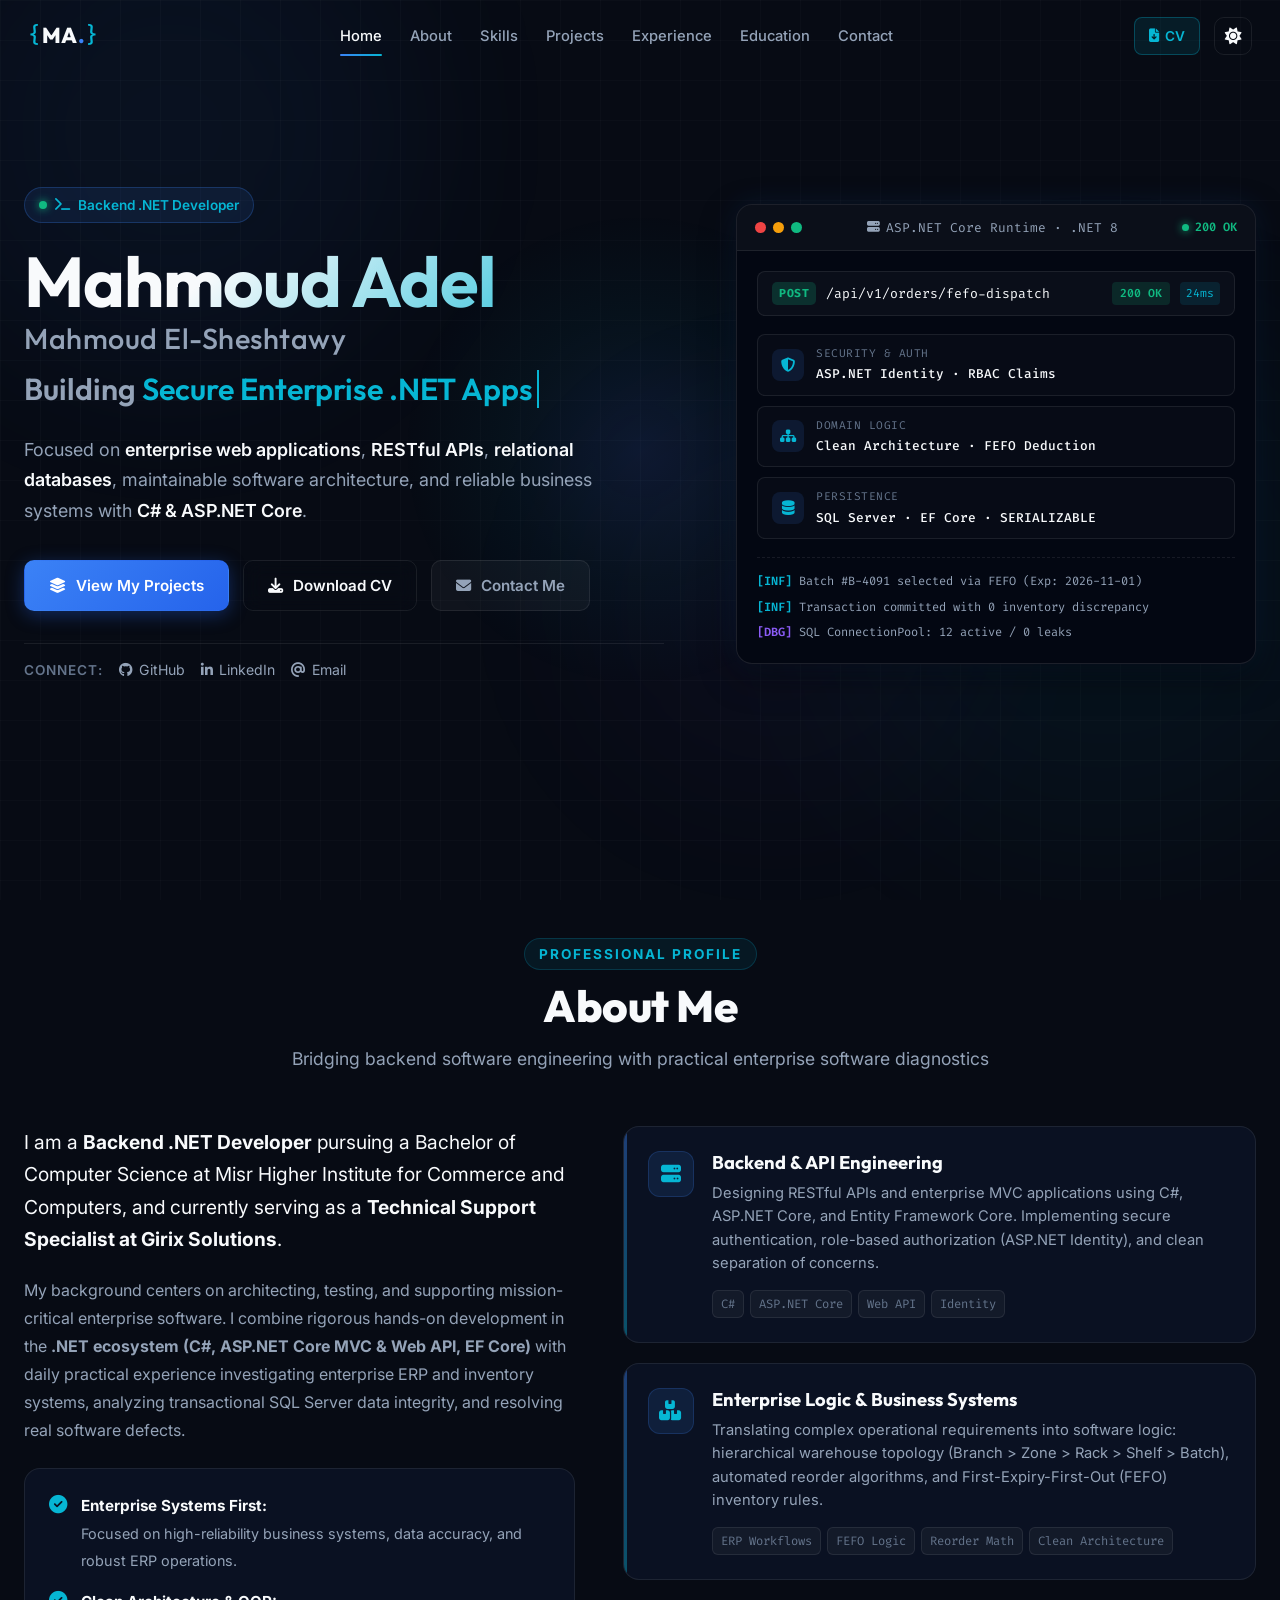
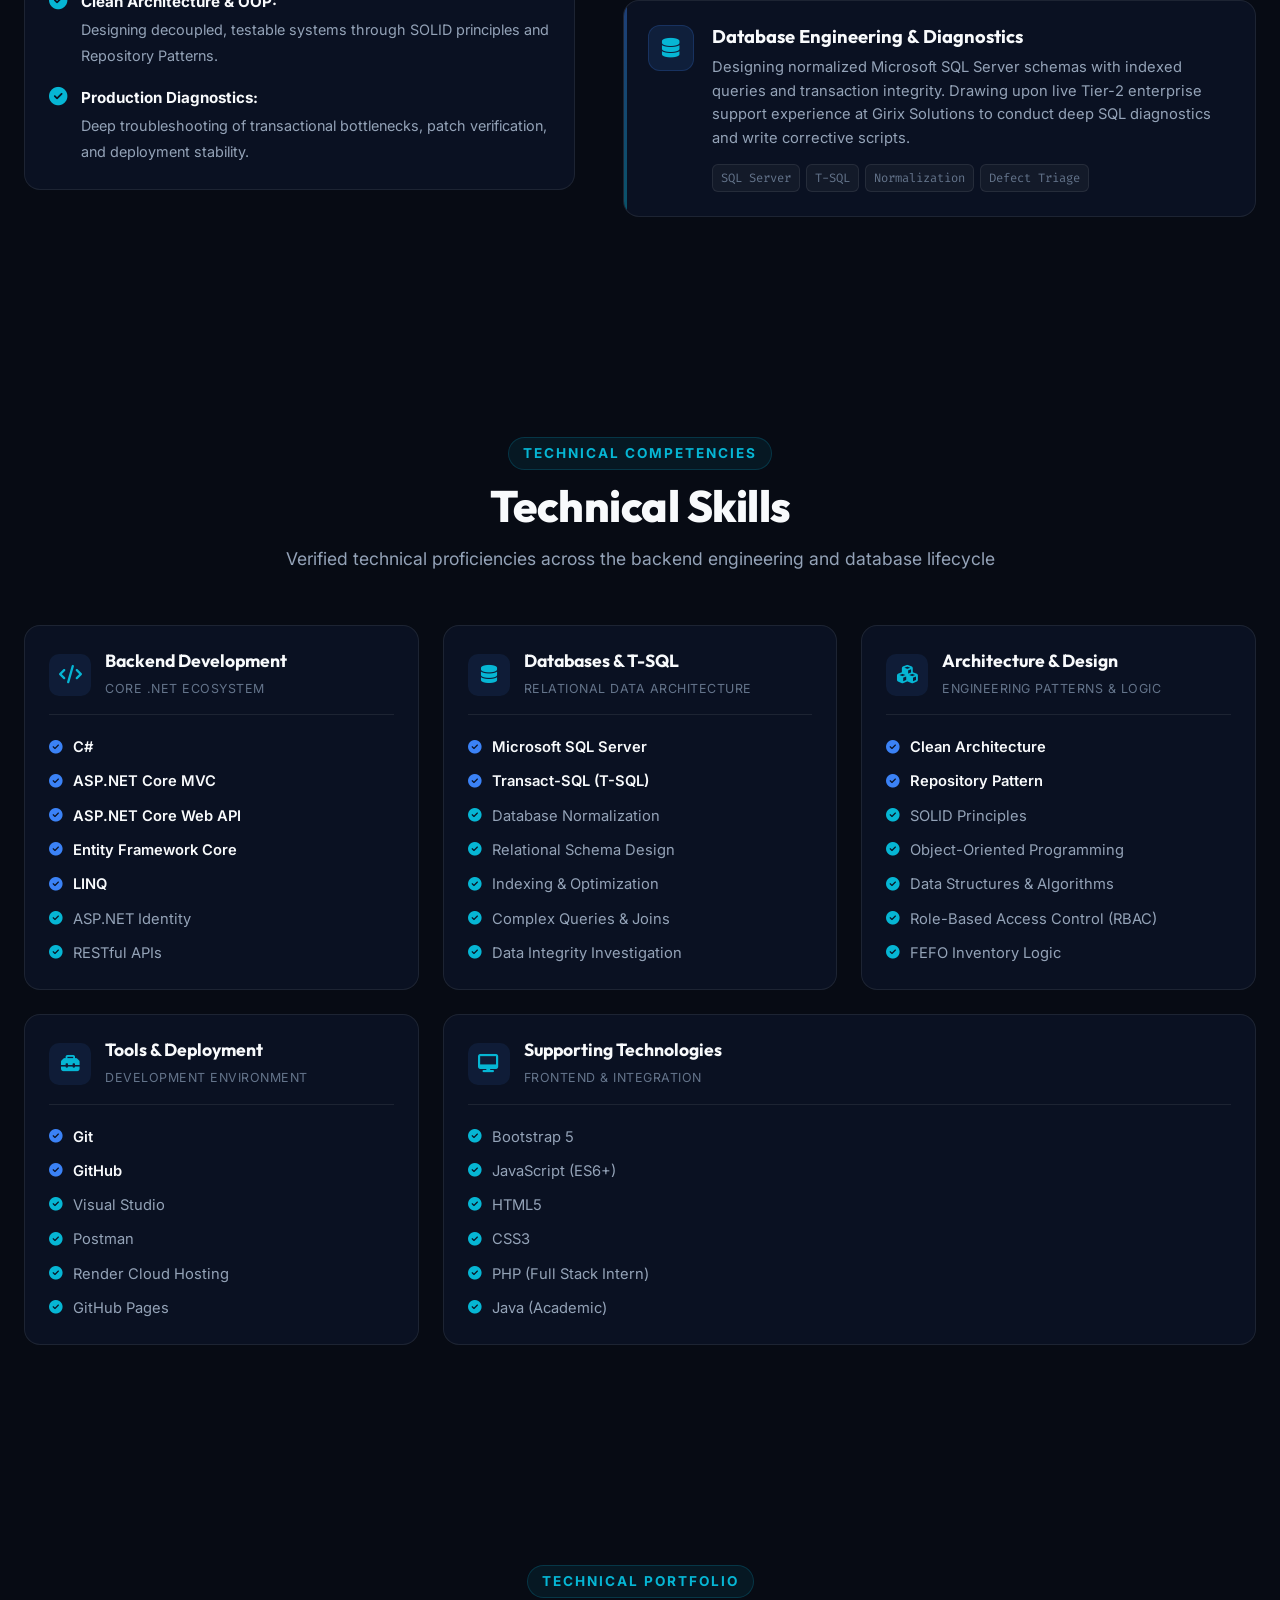
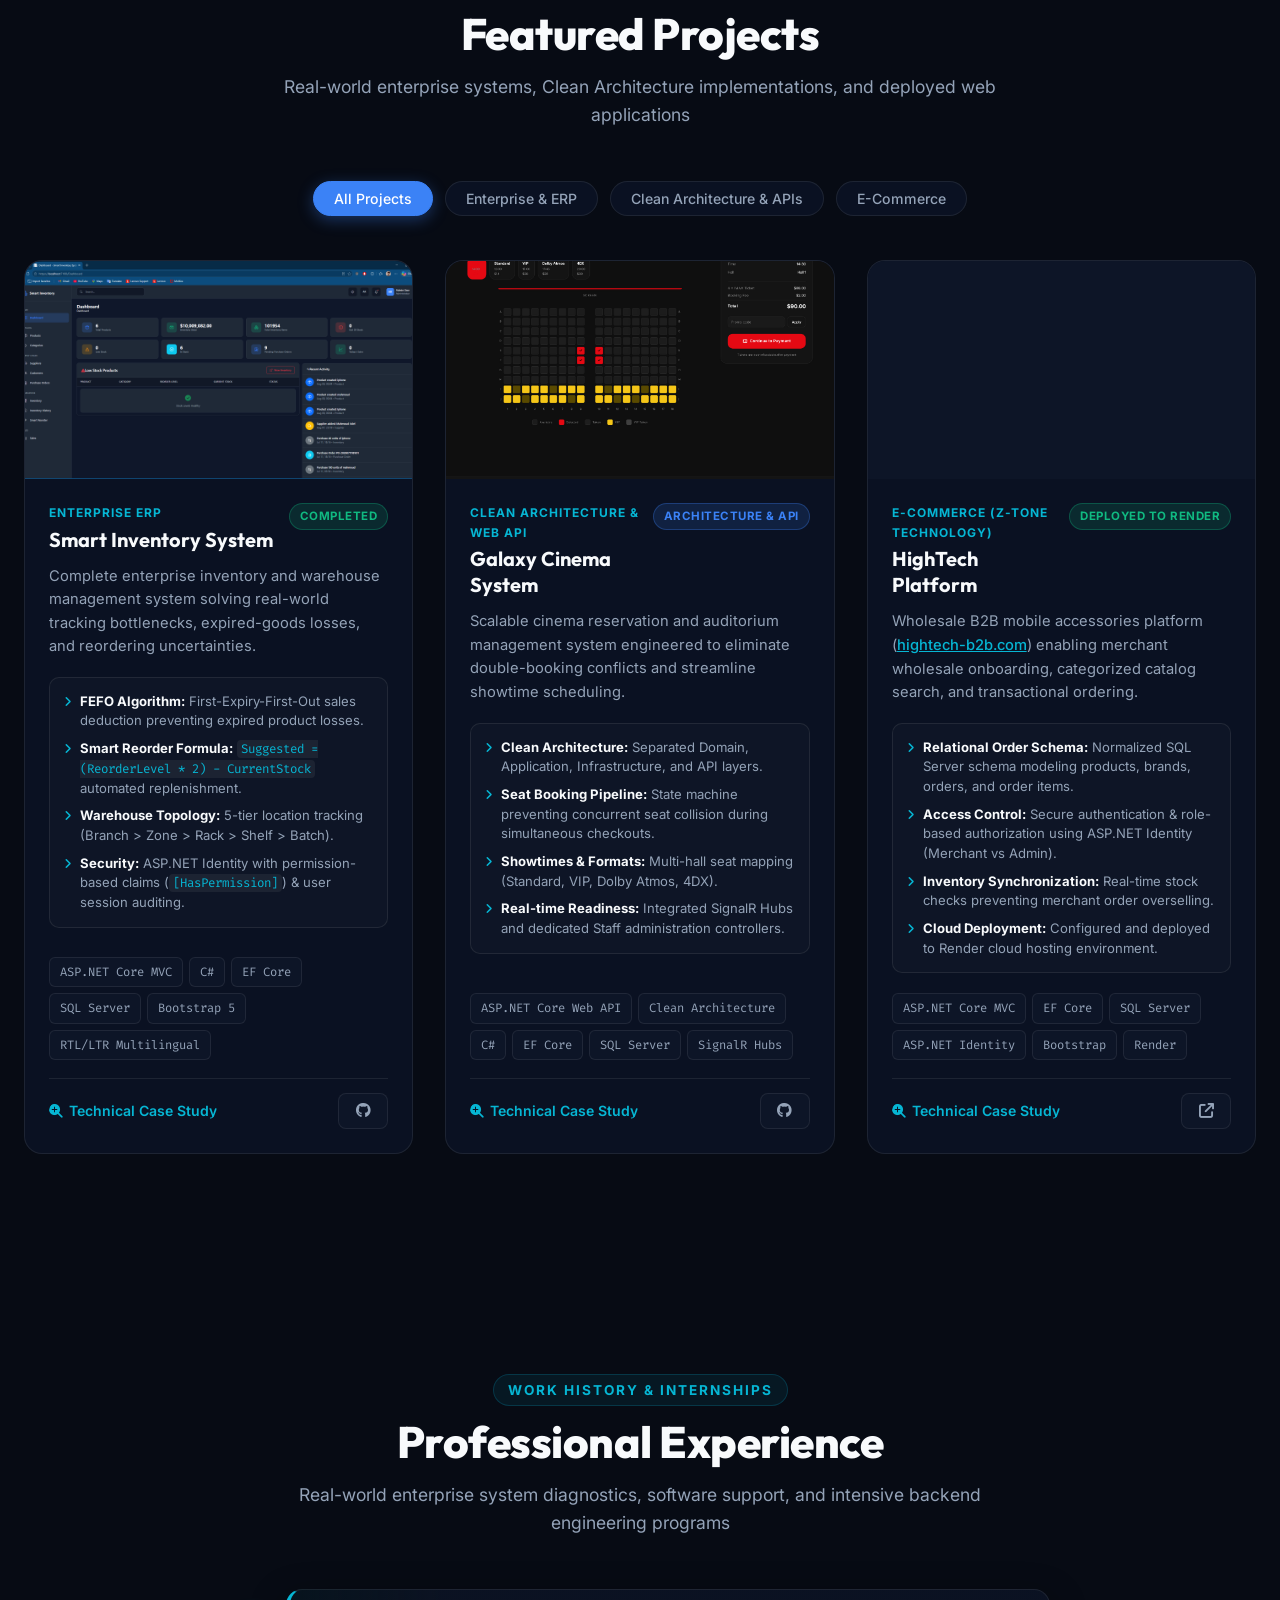
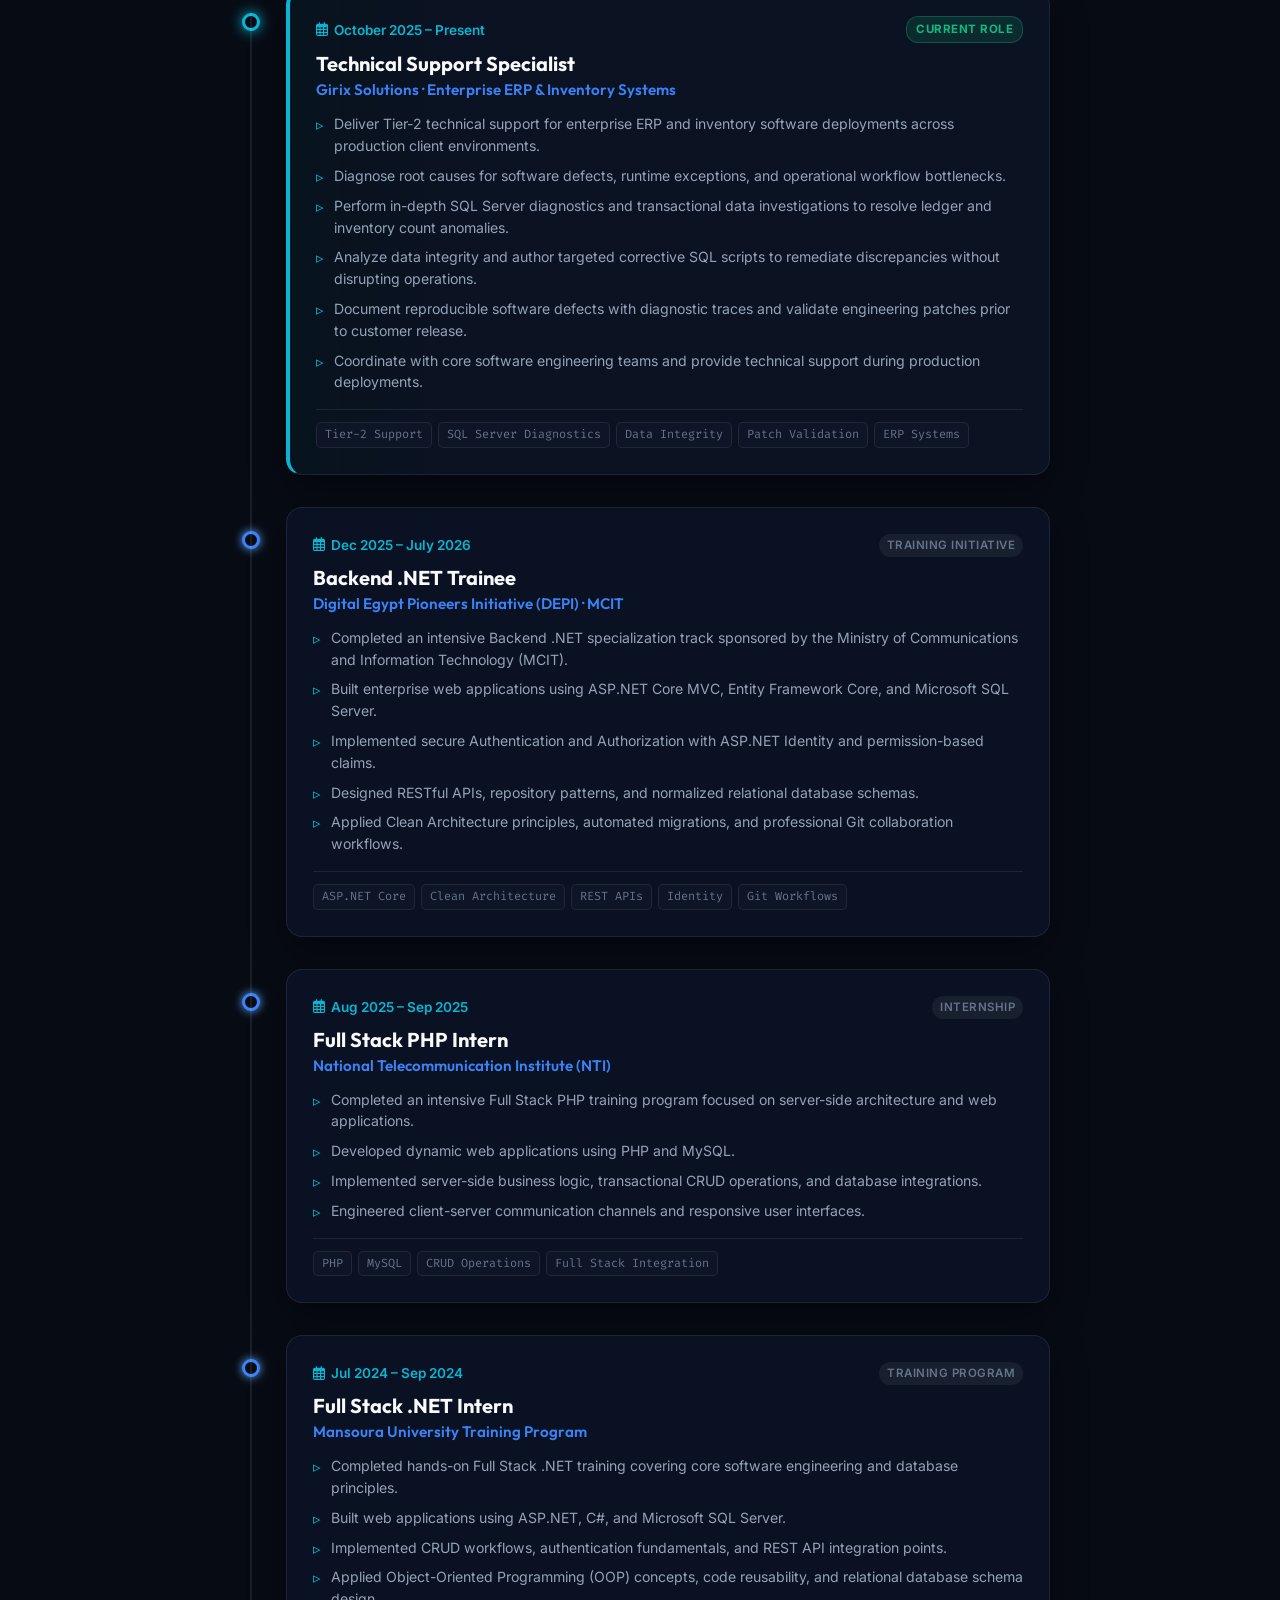
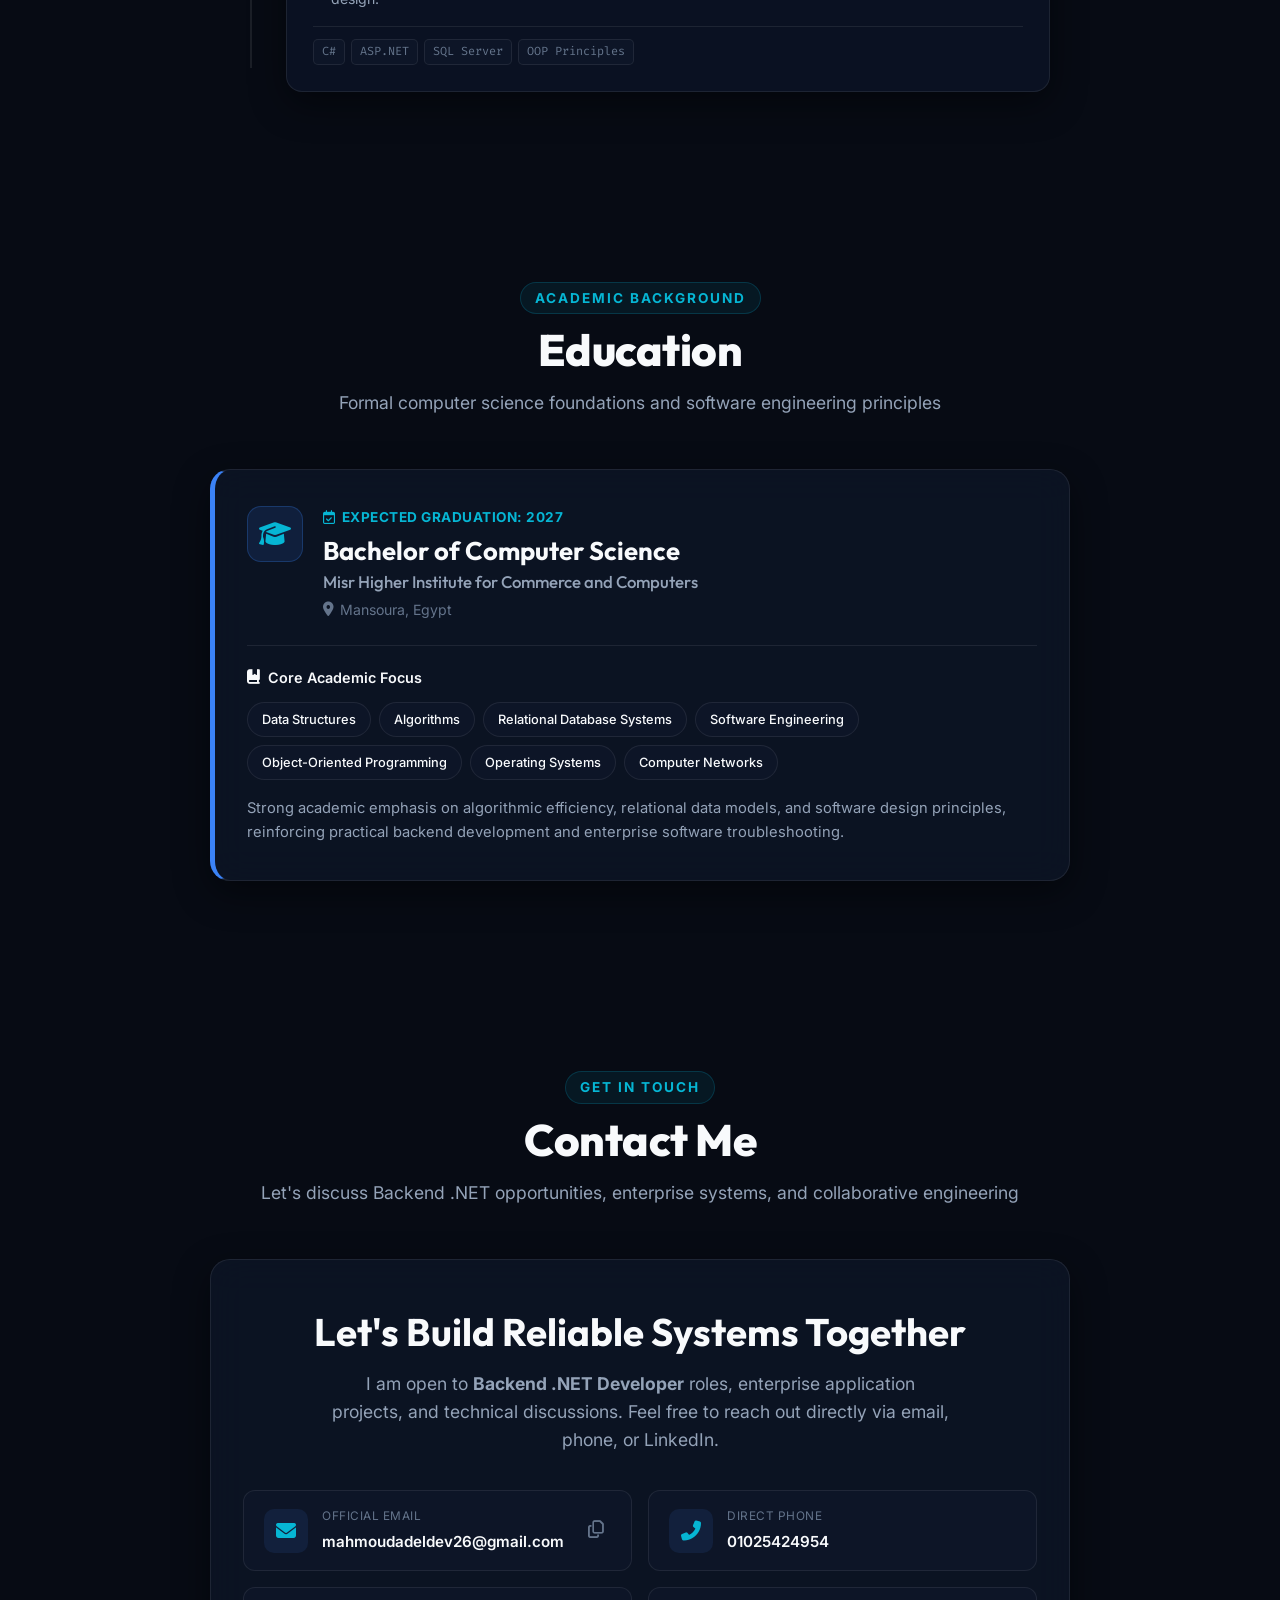
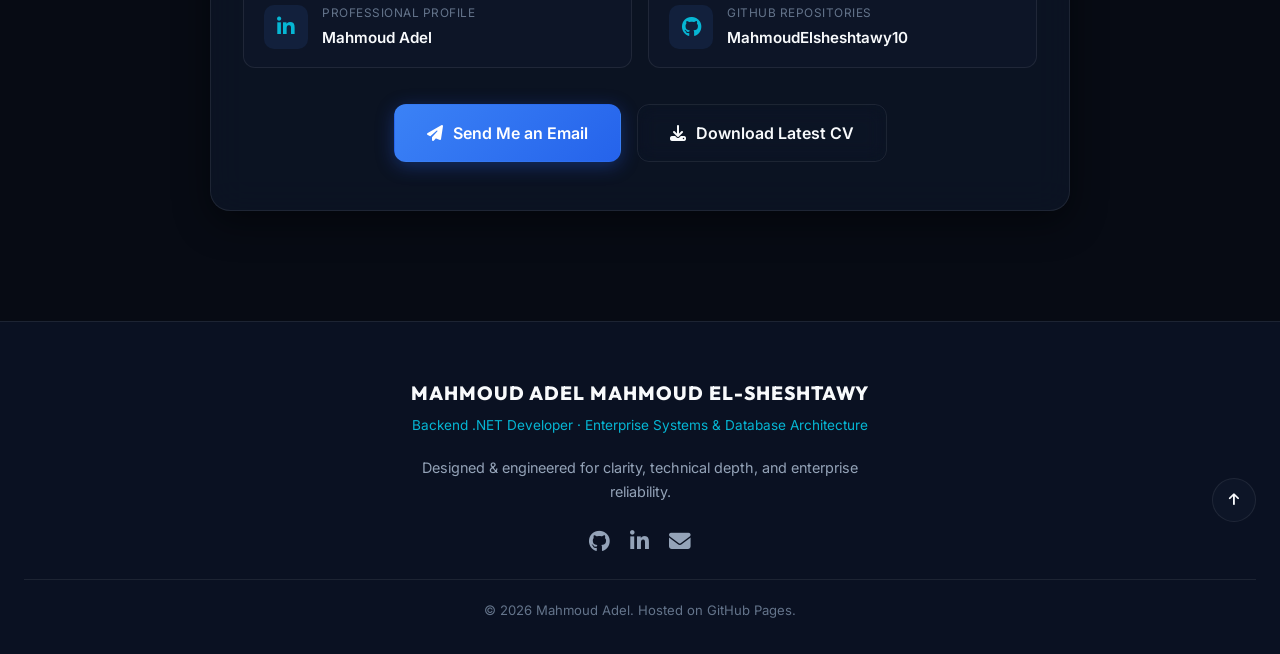
==== commit cb83765c: "initial portfolio core files including html, css, and js structure" ====
--- a/Portfolio-main/index.html
+++ b/Portfolio-main/index.html
@@ -3,380 +3,932 @@
 <head>
     <meta charset="utf-8" />
     <meta name="viewport" content="width=device-width, initial-scale=1.0" />
-    <title>Portfolio - Mahmoud Adel</title>
-    <meta name="description" content="Mahmoud Adel — Backend .NET Developer specializing in ASP.NET Core MVC, Entity Framework Core, SQL Server, and REST APIs." />
+    <title>Mahmoud Adel El-Sheshtawy | Backend .NET Developer</title>
+    <meta name="description" content="Mahmoud Adel Mahmoud El-Sheshtawy — Backend .NET Developer specializing in ASP.NET Core MVC, Web API, Entity Framework Core, SQL Server, RESTful APIs, and enterprise systems." />
+    <meta name="keywords" content="Mahmoud Adel, Mahmoud El-Sheshtawy, Backend Developer, .NET Developer, ASP.NET Core, C#, Entity Framework Core, SQL Server, Clean Architecture, REST API" />
+    <meta name="author" content="Mahmoud Adel Mahmoud El-Sheshtawy" />
+
+    <!-- Open Graph Metadata -->
+    <meta property="og:title" content="Mahmoud Adel El-Sheshtawy | Backend .NET Developer" />
+    <meta property="og:description" content="Backend .NET Developer focused on enterprise web applications, RESTful APIs, relational databases, clean architecture, and reliable business systems." />
+    <meta property="og:type" content="website" />
+    <meta property="og:url" content="https://mahmoudelsheshtawy10.github.io/Portfolio/" />
+    <meta property="og:image" content="images/smart-inventory-dashboard.png" />
+
+    <!-- Google Fonts -->
     <link rel="preconnect" href="https://fonts.googleapis.com">
     <link rel="preconnect" href="https://fonts.gstatic.com" crossorigin>
-    <link href="https://fonts.googleapis.com/css2?family=Inter:wght@300;400;500;600;700;800&family=Outfit:wght@400;600;800&display=swap" rel="stylesheet">
+    <link href="https://fonts.googleapis.com/css2?family=Fira+Code:wght@400;500;600&family=Inter:wght@300;400;500;600;700;800&family=Outfit:wght@400;500;600;700;800&display=swap" rel="stylesheet">
+    
+    <!-- Font Awesome -->
     <link rel="stylesheet" href="https://cdnjs.cloudflare.com/ajax/libs/font-awesome/6.4.0/css/all.min.css" />
+    
+    <!-- Site Styles -->
     <link rel="stylesheet" href="css/site.css" />
-    <link rel="icon" href="favicon.ico" />
+    <link rel="icon" href="favicon.ico" type="image/x-icon" />
 </head>
 <body>
-    <div id="cursor-glow"></div>
-    <div id="scroll-progress"></div>
-
-    <div id="loader">
+    <div id="cursor-glow" aria-hidden="true"></div>
+    <div id="scroll-progress" aria-hidden="true"></div>
+
+    <!-- Loading Screen -->
+    <div id="loader" aria-hidden="true">
         <div class="loader-content">
+            <span class="loader-code">&lt;dotnet:runtime /&gt;</span>
             <span class="loader-text">MAHMOUD ADEL</span>
+            <span class="loader-sub">Backend .NET Developer</span>
             <div class="loader-bar"></div>
         </div>
     </div>
 
-    <nav id="navbar">
+    <!-- Navigation Bar -->
+    <nav id="navbar" aria-label="Main Navigation">
         <div class="nav-container">
-            <a href="#home" class="nav-logo">MA<span>.</span></a>
-            <div class="nav-links">
-                <a href="#home" class="active">Home</a>
-                <a href="#about">About</a>
-                <a href="#skills">Skills</a>
-                <a href="#projects">Projects</a>
-                <a href="#experience">Experience</a>
-                <a href="#contact">Contact</a>
-            </div>
+            <a href="#home" class="nav-logo" aria-label="Mahmoud Adel Homepage">
+                <span class="logo-bracket">{</span>MA<span class="logo-dot">.</span><span class="logo-bracket">}</span>
+            </a>
+            
+            <div class="nav-links" id="nav-menu" role="menu">
+                <a href="#home" class="nav-item active" role="menuitem">Home</a>
+                <a href="#about" class="nav-item" role="menuitem">About</a>
+                <a href="#skills" class="nav-item" role="menuitem">Skills</a>
+                <a href="#projects" class="nav-item" role="menuitem">Projects</a>
+                <a href="#experience" class="nav-item" role="menuitem">Experience</a>
+                <a href="#education" class="nav-item" role="menuitem">Education</a>
+                <a href="#contact" class="nav-item" role="menuitem">Contact</a>
+            </div>
+
             <div class="nav-right">
-                <button id="theme-toggle" aria-label="Toggle Theme">
-                    <i class="fas fa-sun"></i>
+                <a href="cv/Mahmoud_Adel_CV.pdf" class="btn btn-nav-cv" download title="Download CV (PDF)">
+                    <i class="fas fa-file-arrow-down" aria-hidden="true"></i>
+                    <span>CV</span>
+                </a>
+                <button id="theme-toggle" aria-label="Toggle light or dark theme" title="Toggle Theme">
+                    <i class="fas fa-sun" aria-hidden="true"></i>
                 </button>
-                <div class="hamburger">
-                    <div class="line1"></div>
-                    <div class="line2"></div>
-                    <div class="line3"></div>
-                </div>
+                <button class="hamburger" id="hamburger-btn" aria-label="Toggle navigation menu" aria-expanded="false" aria-controls="nav-menu">
+                    <span class="line1"></span>
+                    <span class="line2"></span>
+                    <span class="line3"></span>
+                </button>
             </div>
         </div>
     </nav>
 
-    <main>
-
-        <!-- Animated Background Particles -->
-        <div class="bg-particles">
+    <main id="main-content">
+
+        <!-- Background Ambient Grid & Particles -->
+        <div class="bg-particles" aria-hidden="true">
+            <div class="bg-grid-overlay"></div>
             <div class="blob blob-1"></div>
             <div class="blob blob-2"></div>
             <div class="blob blob-3"></div>
         </div>
 
-        <!-- Hero Section -->
-        <section id="home" class="hero">
+        <!-- ========================================================
+             HERO SECTION
+             ======================================================== -->
+        <section id="home" class="hero" aria-labelledby="hero-title">
             <div class="hero-content hidden-fade-up">
-                <p class="greeting">Hi, my name is</p>
-                <h1 class="name">Mahmoud Adel.</h1>
-                <h2 class="title type-wrap">I build <span class="typing-text"></span></h2>
+                <div class="hero-badge">
+                    <span class="badge-dot"></span>
+                    <i class="fas fa-terminal" aria-hidden="true"></i>
+                    <span>Backend .NET Developer</span>
+                </div>
+                
+                <h1 class="name" id="hero-title">
+                    <span class="name-full">Mahmoud Adel</span>
+                    <span class="name-sub">Mahmoud El-Sheshtawy</span>
+                </h1>
+                
+                <h2 class="title type-wrap">
+                    Building <span class="typing-text"></span>
+                </h2>
+                
                 <p class="description">
-                    Backend .NET Developer with hands-on experience building enterprise web applications, scalable backend systems, and solving real-world business problems.
+                    Focused on <strong>enterprise web applications</strong>, <strong>RESTful APIs</strong>, <strong>relational databases</strong>, maintainable software architecture, and reliable business systems with <strong>C# &amp; ASP.NET Core</strong>.
                 </p>
+                
                 <div class="hero-cta">
-                    <a href="cv/Mahmoud_Adel_CV.pdf" class="btn btn-primary magnetic" download>
-                        <i class="fas fa-download"></i> Download CV
+                    <a href="#projects" class="btn btn-primary magnetic" id="hero-cta-projects">
+                        <i class="fas fa-layer-group" aria-hidden="true"></i> View My Projects
                     </a>
-                    <a href="https://github.com/MahmoudElsheshtawy10" target="_blank" class="btn btn-outline magnetic">
-                        <i class="fab fa-github"></i> View GitHub
+                    <a href="cv/Mahmoud_Adel_CV.pdf" class="btn btn-outline magnetic" id="hero-cta-cv" download>
+                        <i class="fas fa-download" aria-hidden="true"></i> Download CV
                     </a>
-                    <a href="https://www.linkedin.com/in/mahmoud-adel-38b3762a6/" target="_blank" class="btn btn-outline magnetic">
-                        <i class="fab fa-linkedin-in"></i> LinkedIn
+                    <a href="#contact" class="btn btn-ghost magnetic" id="hero-cta-contact">
+                        <i class="fas fa-envelope" aria-hidden="true"></i> Contact Me
                     </a>
                 </div>
-            </div>
-            <div class="hero-graphics hidden-fade-left">
-                <div class="graphic-cube"></div>
-                <div class="graphic-sphere"></div>
+
+                <div class="hero-social-strip">
+                    <span class="social-label">Connect:</span>
+                    <a href="https://github.com/MahmoudElsheshtawy10" target="_blank" rel="noopener noreferrer" class="social-link" aria-label="GitHub Profile">
+                        <i class="fab fa-github" aria-hidden="true"></i>
+                        <span>GitHub</span>
+                    </a>
+                    <a href="https://www.linkedin.com/in/mahmoud-adel-38b3762a6/" target="_blank" rel="noopener noreferrer" class="social-link" aria-label="LinkedIn Profile">
+                        <i class="fab fa-linkedin-in" aria-hidden="true"></i>
+                        <span>LinkedIn</span>
+                    </a>
+                    <a href="mailto:mahmoudadeldev26@gmail.com" class="social-link" aria-label="Send Email">
+                        <i class="fas fa-at" aria-hidden="true"></i>
+                        <span>Email</span>
+                    </a>
+                </div>
+            </div>
+
+            <!-- Distinctive Backend Architecture Visual Element -->
+            <div class="hero-graphics hidden-fade-left" aria-hidden="true">
+                <div class="architecture-console">
+                    <div class="console-header">
+                        <div class="console-dots">
+                            <span class="dot dot-red"></span>
+                            <span class="dot dot-yellow"></span>
+                            <span class="dot dot-green"></span>
+                        </div>
+                        <div class="console-title">
+                            <i class="fas fa-server"></i> ASP.NET Core Runtime · .NET 8
+                        </div>
+                        <div class="console-status">
+                            <span class="status-live"></span> 200 OK
+                        </div>
+                    </div>
+                    
+                    <div class="console-body">
+                        <!-- Request Stream Line 1 -->
+                        <div class="api-stream-row">
+                            <span class="http-verb post">POST</span>
+                            <span class="api-endpoint">/api/v1/orders/fefo-dispatch</span>
+                            <span class="status-badge success">200 OK</span>
+                            <span class="latency-badge">24ms</span>
+                        </div>
+                        
+                        <!-- Pipeline Cards -->
+                        <div class="pipeline-tree">
+                            <div class="pipeline-node">
+                                <div class="node-icon"><i class="fas fa-shield-halved"></i></div>
+                                <div class="node-meta">
+                                    <span class="node-label">Security &amp; Auth</span>
+                                    <span class="node-val">ASP.NET Identity · RBAC Claims</span>
+                                </div>
+                            </div>
+                            
+                            <div class="pipeline-node">
+                                <div class="node-icon"><i class="fas fa-sitemap"></i></div>
+                                <div class="node-meta">
+                                    <span class="node-label">Domain Logic</span>
+                                    <span class="node-val">Clean Architecture · FEFO Deduction</span>
+                                </div>
+                            </div>
+
+                            <div class="pipeline-node">
+                                <div class="node-icon"><i class="fas fa-database"></i></div>
+                                <div class="node-meta">
+                                    <span class="node-label">Persistence</span>
+                                    <span class="node-val">SQL Server · EF Core · SERIALIZABLE</span>
+                                </div>
+                            </div>
+                        </div>
+
+                        <!-- Mini Diagnostic Log -->
+                        <div class="console-log-preview">
+                            <div class="log-line"><span class="log-info">[INF]</span> Batch #B-4091 selected via FEFO (Exp: 2026-11-01)</div>
+                            <div class="log-line"><span class="log-info">[INF]</span> Transaction committed with 0 inventory discrepancy</div>
+                            <div class="log-line"><span class="log-debug">[DBG]</span> SQL ConnectionPool: 12 active / 0 leaks</div>
+                        </div>
+                    </div>
+                </div>
             </div>
         </section>
 
-        <!-- About Section -->
-        <section id="about" class="about">
-            <h2 class="section-title hidden-fade-up">About Me</h2>
+        <!-- ========================================================
+             ABOUT SECTION
+             ======================================================== -->
+        <section id="about" class="about" aria-labelledby="about-title">
+            <div class="section-header hidden-fade-up">
+                <span class="section-eyebrow">Professional Profile</span>
+                <h2 class="section-title" id="about-title">About Me</h2>
+                <p class="section-subtitle">Bridging backend software engineering with practical enterprise software diagnostics</p>
+            </div>
+
             <div class="about-grid">
-                <div class="about-text hidden-fade-right">
-                    <p>I am a passionate <strong>Backend .NET Developer</strong> pursuing a Bachelor of Computer Science at Misr Higher Institute for Commerce and Computers.</p>
-                    <p>I specialize in building robust enterprise web applications using <strong>ASP.NET Core MVC, Entity Framework Core, SQL Server, and REST APIs</strong>. I focus on clean architecture, scalable systems, and optimizing database designs to ensure high performance and maintainability.</p>
-                </div>
-                <div class="about-stats hidden-fade-left">
-                    <div class="stat-card tilt-card">
-                        <i class="fas fa-code"></i>
-                        <h3 class="counter" data-target="3">0</h3>
-                        <p>Projects Completed</p>
-                    </div>
-                    <div class="stat-card tilt-card">
-                        <i class="fas fa-brain"></i>
-                        <h3 class="counter" data-target="20">0</h3>
-                        <p>Technologies</p>
-                    </div>
-                    <div class="stat-card tilt-card">
-                        <i class="fas fa-clock"></i>
-                        <h3 class="counter" data-target="2">0</h3>
-                        <p>Years Learning</p>
+                <div class="about-overview hidden-fade-right">
+                    <p class="lead-text">
+                        I am a <strong>Backend .NET Developer</strong> pursuing a Bachelor of Computer Science at Misr Higher Institute for Commerce and Computers, and currently serving as a <strong>Technical Support Specialist at Girix Solutions</strong>.
+                    </p>
+                    <p>
+                        My background centers on architecting, testing, and supporting mission-critical enterprise software. I combine rigorous hands-on development in the <strong>.NET ecosystem (C#, ASP.NET Core MVC &amp; Web API, EF Core)</strong> with daily practical experience investigating enterprise ERP and inventory systems, analyzing transactional SQL Server data integrity, and resolving real software defects.
+                    </p>
+                    <div class="about-highlights">
+                        <div class="highlight-item">
+                            <i class="fas fa-check-circle" aria-hidden="true"></i>
+                            <div>
+                                <strong>Enterprise Systems First:</strong>
+                                <span>Focused on high-reliability business systems, data accuracy, and robust ERP operations.</span>
+                            </div>
+                        </div>
+                        <div class="highlight-item">
+                            <i class="fas fa-check-circle" aria-hidden="true"></i>
+                            <div>
+                                <strong>Clean Architecture &amp; OOP:</strong>
+                                <span>Designing decoupled, testable systems through SOLID principles and Repository Patterns.</span>
+                            </div>
+                        </div>
+                        <div class="highlight-item">
+                            <i class="fas fa-check-circle" aria-hidden="true"></i>
+                            <div>
+                                <strong>Production Diagnostics:</strong>
+                                <span>Deep troubleshooting of transactional bottlenecks, patch verification, and deployment stability.</span>
+                            </div>
+                        </div>
+                    </div>
+                </div>
+
+                <!-- Structured 3-Theme Engineering Cards (Replaces arbitrary 0 counters) -->
+                <div class="about-pillars hidden-fade-left">
+                    <div class="pillar-card">
+                        <div class="pillar-icon">
+                            <i class="fas fa-server" aria-hidden="true"></i>
+                        </div>
+                        <div class="pillar-body">
+                            <h3>Backend &amp; API Engineering</h3>
+                            <p>Designing RESTful APIs and enterprise MVC applications using C#, ASP.NET Core, and Entity Framework Core. Implementing secure authentication, role-based authorization (ASP.NET Identity), and clean separation of concerns.</p>
+                            <div class="pillar-tags">
+                                <span>C#</span>
+                                <span>ASP.NET Core</span>
+                                <span>Web API</span>
+                                <span>Identity</span>
+                            </div>
+                        </div>
+                    </div>
+
+                    <div class="pillar-card">
+                        <div class="pillar-icon">
+                            <i class="fas fa-boxes-stacked" aria-hidden="true"></i>
+                        </div>
+                        <div class="pillar-body">
+                            <h3>Enterprise Logic &amp; Business Systems</h3>
+                            <p>Translating complex operational requirements into software logic: hierarchical warehouse topology (Branch &gt; Zone &gt; Rack &gt; Shelf &gt; Batch), automated reorder algorithms, and First-Expiry-First-Out (FEFO) inventory rules.</p>
+                            <div class="pillar-tags">
+                                <span>ERP Workflows</span>
+                                <span>FEFO Logic</span>
+                                <span>Reorder Math</span>
+                                <span>Clean Architecture</span>
+                            </div>
+                        </div>
+                    </div>
+
+                    <div class="pillar-card">
+                        <div class="pillar-icon">
+                            <i class="fas fa-database" aria-hidden="true"></i>
+                        </div>
+                        <div class="pillar-body">
+                            <h3>Database Engineering &amp; Diagnostics</h3>
+                            <p>Designing normalized Microsoft SQL Server schemas with indexed queries and transaction integrity. Drawing upon live Tier-2 enterprise support experience at Girix Solutions to conduct deep SQL diagnostics and write corrective scripts.</p>
+                            <div class="pillar-tags">
+                                <span>SQL Server</span>
+                                <span>T-SQL</span>
+                                <span>Normalization</span>
+                                <span>Defect Triage</span>
+                            </div>
+                        </div>
                     </div>
                 </div>
             </div>
         </section>
 
-        <!-- Skills Section -->
-        <section id="skills" class="skills">
-            <h2 class="section-title hidden-fade-up">Technical Skills</h2>
+        <!-- ========================================================
+             SKILLS SECTION
+             ======================================================== -->
+        <section id="skills" class="skills" aria-labelledby="skills-title">
+            <div class="section-header hidden-fade-up">
+                <span class="section-eyebrow">Technical Competencies</span>
+                <h2 class="section-title" id="skills-title">Technical Skills</h2>
+                <p class="section-subtitle">Verified technical proficiencies across the backend engineering and database lifecycle</p>
+            </div>
+
             <div class="skills-container">
-                <!-- Backend -->
+                <!-- Category 1: Backend Development -->
+                <div class="skill-category hidden-fade-up">
+                    <div class="skill-category-header">
+                        <div class="cat-icon-wrap"><i class="fas fa-code" aria-hidden="true"></i></div>
+                        <div>
+                            <h3>Backend Development</h3>
+                            <span class="cat-meta">Core .NET Ecosystem</span>
+                        </div>
+                    </div>
+                    <div class="skill-list">
+                        <div class="skill-item highlight"><i class="fas fa-check-circle" aria-hidden="true"></i> <span>C#</span></div>
+                        <div class="skill-item highlight"><i class="fas fa-check-circle" aria-hidden="true"></i> <span>ASP.NET Core MVC</span></div>
+                        <div class="skill-item highlight"><i class="fas fa-check-circle" aria-hidden="true"></i> <span>ASP.NET Core Web API</span></div>
+                        <div class="skill-item highlight"><i class="fas fa-check-circle" aria-hidden="true"></i> <span>Entity Framework Core</span></div>
+                        <div class="skill-item highlight"><i class="fas fa-check-circle" aria-hidden="true"></i> <span>LINQ</span></div>
+                        <div class="skill-item"><i class="fas fa-check-circle" aria-hidden="true"></i> <span>ASP.NET Identity</span></div>
+                        <div class="skill-item"><i class="fas fa-check-circle" aria-hidden="true"></i> <span>RESTful APIs</span></div>
+                    </div>
+                </div>
+
+                <!-- Category 2: Databases & Data Engineering -->
                 <div class="skill-category hidden-fade-up" style="transition-delay: 0.1s">
                     <div class="skill-category-header">
-                        <h3><i class="fas fa-server"></i> Backend &amp; Frameworks</h3>
-                        <div class="divider"></div>
+                        <div class="cat-icon-wrap"><i class="fas fa-database" aria-hidden="true"></i></div>
+                        <div>
+                            <h3>Databases &amp; T-SQL</h3>
+                            <span class="cat-meta">Relational Data Architecture</span>
+                        </div>
                     </div>
                     <div class="skill-list">
-                        <div class="skill-item highlight"><i class="fas fa-check"></i> <span>C#</span></div>
-                        <div class="skill-item highlight"><i class="fas fa-check"></i> <span>ASP.NET Core MVC</span></div>
-                        <div class="skill-item highlight"><i class="fas fa-check"></i> <span>ASP.NET Core Web API</span></div>
-                        <div class="skill-item highlight"><i class="fas fa-check"></i> <span>Entity Framework Core</span></div>
-                        <div class="skill-item"><i class="fas fa-check"></i> <span>LINQ</span></div>
-                        <div class="skill-item"><i class="fas fa-check"></i> <span>Java</span></div>
-                        <div class="skill-item"><i class="fas fa-check"></i> <span>Python</span></div>
-                        <div class="skill-item"><i class="fas fa-check"></i> <span>Node.js</span></div>
-                        <div class="skill-item"><i class="fas fa-check"></i> <span>Express.js</span></div>
-                    </div>
-                </div>
-                <!-- Frontend -->
+                        <div class="skill-item highlight"><i class="fas fa-check-circle" aria-hidden="true"></i> <span>Microsoft SQL Server</span></div>
+                        <div class="skill-item highlight"><i class="fas fa-check-circle" aria-hidden="true"></i> <span>Transact-SQL (T-SQL)</span></div>
+                        <div class="skill-item"><i class="fas fa-check-circle" aria-hidden="true"></i> <span>Database Normalization</span></div>
+                        <div class="skill-item"><i class="fas fa-check-circle" aria-hidden="true"></i> <span>Relational Schema Design</span></div>
+                        <div class="skill-item"><i class="fas fa-check-circle" aria-hidden="true"></i> <span>Indexing &amp; Optimization</span></div>
+                        <div class="skill-item"><i class="fas fa-check-circle" aria-hidden="true"></i> <span>Complex Queries &amp; Joins</span></div>
+                        <div class="skill-item"><i class="fas fa-check-circle" aria-hidden="true"></i> <span>Data Integrity Investigation</span></div>
+                    </div>
+                </div>
+
+                <!-- Category 3: Architecture & Engineering Concepts -->
                 <div class="skill-category hidden-fade-up" style="transition-delay: 0.2s">
                     <div class="skill-category-header">
-                        <h3><i class="fas fa-laptop-code"></i> Frontend</h3>
-                        <div class="divider"></div>
+                        <div class="cat-icon-wrap"><i class="fas fa-cubes" aria-hidden="true"></i></div>
+                        <div>
+                            <h3>Architecture &amp; Design</h3>
+                            <span class="cat-meta">Engineering Patterns &amp; Logic</span>
+                        </div>
                     </div>
                     <div class="skill-list">
-                        <div class="skill-item"><i class="fas fa-check"></i> <span>HTML5</span></div>
-                        <div class="skill-item"><i class="fas fa-check"></i> <span>CSS3</span></div>
-                        <div class="skill-item"><i class="fas fa-check"></i> <span>Bootstrap</span></div>
-                        <div class="skill-item highlight"><i class="fas fa-check"></i> <span>JavaScript</span></div>
-                    </div>
-                </div>
-                <!-- Databases -->
+                        <div class="skill-item highlight"><i class="fas fa-check-circle" aria-hidden="true"></i> <span>Clean Architecture</span></div>
+                        <div class="skill-item highlight"><i class="fas fa-check-circle" aria-hidden="true"></i> <span>Repository Pattern</span></div>
+                        <div class="skill-item"><i class="fas fa-check-circle" aria-hidden="true"></i> <span>SOLID Principles</span></div>
+                        <div class="skill-item"><i class="fas fa-check-circle" aria-hidden="true"></i> <span>Object-Oriented Programming</span></div>
+                        <div class="skill-item"><i class="fas fa-check-circle" aria-hidden="true"></i> <span>Data Structures &amp; Algorithms</span></div>
+                        <div class="skill-item"><i class="fas fa-check-circle" aria-hidden="true"></i> <span>Role-Based Access Control (RBAC)</span></div>
+                        <div class="skill-item"><i class="fas fa-check-circle" aria-hidden="true"></i> <span>FEFO Inventory Logic</span></div>
+                    </div>
+                </div>
+
+                <!-- Category 4: Tools & Deployment -->
                 <div class="skill-category hidden-fade-up" style="transition-delay: 0.3s">
                     <div class="skill-category-header">
-                        <h3><i class="fas fa-database"></i> Databases</h3>
-                        <div class="divider"></div>
+                        <div class="cat-icon-wrap"><i class="fas fa-toolbox" aria-hidden="true"></i></div>
+                        <div>
+                            <h3>Tools &amp; Deployment</h3>
+                            <span class="cat-meta">Development Environment</span>
+                        </div>
                     </div>
                     <div class="skill-list">
-                        <div class="skill-item highlight"><i class="fas fa-check"></i> <span>SQL Server</span></div>
-                        <div class="skill-item"><i class="fas fa-check"></i> <span>PostgreSQL</span></div>
-                        <div class="skill-item"><i class="fas fa-check"></i> <span>MySQL</span></div>
-                    </div>
-                </div>
-
-                <!-- Cloud & Deployment -->
+                        <div class="skill-item highlight"><i class="fas fa-check-circle" aria-hidden="true"></i> <span>Git</span></div>
+                        <div class="skill-item highlight"><i class="fas fa-check-circle" aria-hidden="true"></i> <span>GitHub</span></div>
+                        <div class="skill-item"><i class="fas fa-check-circle" aria-hidden="true"></i> <span>Visual Studio</span></div>
+                        <div class="skill-item"><i class="fas fa-check-circle" aria-hidden="true"></i> <span>Postman</span></div>
+                        <div class="skill-item"><i class="fas fa-check-circle" aria-hidden="true"></i> <span>Render Cloud Hosting</span></div>
+                        <div class="skill-item"><i class="fas fa-check-circle" aria-hidden="true"></i> <span>GitHub Pages</span></div>
+                    </div>
+                </div>
+
+                <!-- Category 5: Supporting Technologies -->
                 <div class="skill-category hidden-fade-up" style="transition-delay: 0.4s">
                     <div class="skill-category-header">
-                        <h3><i class="fas fa-cloud"></i> Cloud &amp; Deployment</h3>
-                        <div class="divider"></div>
+                        <div class="cat-icon-wrap"><i class="fas fa-desktop" aria-hidden="true"></i></div>
+                        <div>
+                            <h3>Supporting Technologies</h3>
+                            <span class="cat-meta">Frontend &amp; Integration</span>
+                        </div>
                     </div>
                     <div class="skill-list">
-                        <div class="skill-item"><i class="fas fa-check"></i> <span>Vercel</span></div>
-                        <div class="skill-item"><i class="fas fa-check"></i> <span>Render</span></div>
-                        <div class="skill-item"><i class="fas fa-check"></i> <span>Railway</span></div>
-                        <div class="skill-item"><i class="fas fa-check"></i> <span>MonsterASP.NET</span></div>
-                        <div class="skill-item"><i class="fas fa-check"></i> <span>GitHub Pages</span></div>
-                        <div class="skill-item"><i class="fas fa-check"></i> <span>IIS Deployment</span></div>
-                        <div class="skill-item"><i class="fas fa-check"></i> <span>REST API Deployment</span></div>
-                        <div class="skill-item"><i class="fas fa-check"></i> <span>Environment Variables</span></div>
-                        <div class="skill-item"><i class="fas fa-check"></i> <span>Production Hosting</span></div>
-                    </div>
-                </div>
-
-                <!-- Tools & Practices -->
-                <div class="skill-category hidden-fade-up" style="transition-delay: 0.5s">
-                    <div class="skill-category-header">
-                        <h3><i class="fas fa-tools"></i> Tools &amp; Concepts</h3>
-                        <div class="divider"></div>
-                    </div>
-                    <div class="skill-list">
-                        <div class="skill-item highlight"><i class="fas fa-check"></i> <span>Git</span></div>
-                        <div class="skill-item"><i class="fas fa-check"></i> <span>GitHub</span></div>
-                        <div class="skill-item"><i class="fas fa-check"></i> <span>Visual Studio</span></div>
-                        <div class="skill-item"><i class="fas fa-check"></i> <span>Postman</span></div>
-                        <div class="skill-item highlight"><i class="fas fa-check"></i> <span>REST APIs</span></div>
-                        <div class="skill-item"><i class="fas fa-check"></i> <span>Clean Architecture</span></div>
-                        <div class="skill-item"><i class="fas fa-check"></i> <span>SOLID Principles</span></div>
-                        <div class="skill-item"><i class="fas fa-check"></i> <span>OOP</span></div>
-                        <div class="skill-item"><i class="fas fa-check"></i> <span>Data Structures</span></div>
-                        <div class="skill-item"><i class="fas fa-check"></i> <span>Authentication &amp; Authorization</span></div>
+                        <div class="skill-item"><i class="fas fa-check-circle" aria-hidden="true"></i> <span>Bootstrap 5</span></div>
+                        <div class="skill-item"><i class="fas fa-check-circle" aria-hidden="true"></i> <span>JavaScript (ES6+)</span></div>
+                        <div class="skill-item"><i class="fas fa-check-circle" aria-hidden="true"></i> <span>HTML5</span></div>
+                        <div class="skill-item"><i class="fas fa-check-circle" aria-hidden="true"></i> <span>CSS3</span></div>
+                        <div class="skill-item"><i class="fas fa-check-circle" aria-hidden="true"></i> <span>PHP (Full Stack Intern)</span></div>
+                        <div class="skill-item"><i class="fas fa-check-circle" aria-hidden="true"></i> <span>Java (Academic)</span></div>
                     </div>
                 </div>
             </div>
         </section>
 
-        <!-- Projects Section -->
-        <section id="projects" class="projects">
-            <h2 class="section-title hidden-fade-up">Featured Projects</h2>
-
-            <div class="project-filters hidden-fade-up">
-                <button class="filter-btn active" data-filter="all">All</button>
-                <button class="filter-btn" data-filter="full-stack">Full Stack</button>
-                <button class="filter-btn" data-filter="web">Web App</button>
+        <!-- ========================================================
+             PROJECTS SECTION
+             ======================================================== -->
+        <section id="projects" class="projects" aria-labelledby="projects-title">
+            <div class="section-header hidden-fade-up">
+                <span class="section-eyebrow">Technical Portfolio</span>
+                <h2 class="section-title" id="projects-title">Featured Projects</h2>
+                <p class="section-subtitle">Real-world enterprise systems, Clean Architecture implementations, and deployed web applications</p>
+            </div>
+
+            <!-- Project Filter Controls -->
+            <div class="project-filters hidden-fade-up" role="tablist" aria-label="Project category filters">
+                <button class="filter-btn active" data-filter="all" role="tab" aria-selected="true">All Projects</button>
+                <button class="filter-btn" data-filter="erp" role="tab" aria-selected="false">Enterprise &amp; ERP</button>
+                <button class="filter-btn" data-filter="api" role="tab" aria-selected="false">Clean Architecture &amp; APIs</button>
+                <button class="filter-btn" data-filter="ecommerce" role="tab" aria-selected="false">E-Commerce</button>
             </div>
 
             <div class="projects-grid">
-                <!-- Project 1 -->
-                <div class="project-card tilt-card hidden-fade-up project-item full-stack web">
+                <!-- Project 1: Smart Inventory System -->
+                <article class="project-card tilt-card hidden-fade-up project-item erp" id="project-inventory">
                     <div class="project-image">
-                        <img src="images/smart-inventory-dashboard.png" alt="Smart Inventory System" loading="lazy" decoding="async" class="project-img" />
+                        <img src="images/smart-inventory-dashboard.png" alt="Smart Inventory System Dashboard screenshot" loading="lazy" decoding="async" class="project-img" />
                         <div class="project-overlay">
-                            <a href="https://github.com/MahmoudElsheshtawy10" target="_blank" class="btn btn-sm btn-primary"><i class="fab fa-github"></i> Source</a>
+                            <button class="btn btn-sm btn-case-study" data-open-modal="modal-inventory">
+                                <i class="fas fa-file-lines" aria-hidden="true"></i> View Case Study
+                            </button>
+                            <a href="https://github.com/MahmoudElsheshtawy10/Smart-Inventory-System" target="_blank" rel="noopener noreferrer" class="btn btn-sm btn-outline-light" aria-label="View Smart Inventory System Source Code on GitHub">
+                                <i class="fab fa-github" aria-hidden="true"></i> Source Code
+                            </a>
                         </div>
                     </div>
                     <div class="project-info">
                         <div class="project-header">
-                            <h3>Smart Inventory System</h3>
-                            <span class="badge">Completed</span>
-                        </div>
-                        <p>A complete inventory management system with authentication, dashboards, smart reorder suggestions, suppliers, products, categories, reporting, export features, dark mode, multilingual support and responsive UI.</p>
-                        <div class="tech-stack">
-                            <span>ASP.NET Core MVC</span><span>C#</span><span>EF Core</span><span>SQL Server</span><span>Bootstrap</span><span>JavaScript</span>
-                        </div>
-                    </div>
-                </div>
-
-                <!-- Project 2 -->
-                <div class="project-card tilt-card hidden-fade-up project-item full-stack web">
+                            <div>
+                                <span class="project-category-tag">Enterprise ERP</span>
+                                <h3>Smart Inventory System</h3>
+                            </div>
+                            <span class="badge badge-success">Completed</span>
+                        </div>
+                        
+                        <p class="project-summary">
+                            Complete enterprise inventory and warehouse management system solving real-world tracking bottlenecks, expired-goods losses, and reordering uncertainties.
+                        </p>
+                        
+                        <div class="project-highlights">
+                            <div class="highlight-bullet">
+                                <i class="fas fa-angle-right" aria-hidden="true"></i>
+                                <span><strong>FEFO Algorithm:</strong> First-Expiry-First-Out sales deduction preventing expired product losses.</span>
+                            </div>
+                            <div class="highlight-bullet">
+                                <i class="fas fa-angle-right" aria-hidden="true"></i>
+                                <span><strong>Smart Reorder Formula:</strong> <code>Suggested = (ReorderLevel * 2) - CurrentStock</code> automated replenishment.</span>
+                            </div>
+                            <div class="highlight-bullet">
+                                <i class="fas fa-angle-right" aria-hidden="true"></i>
+                                <span><strong>Warehouse Topology:</strong> 5-tier location tracking (Branch &gt; Zone &gt; Rack &gt; Shelf &gt; Batch).</span>
+                            </div>
+                            <div class="highlight-bullet">
+                                <i class="fas fa-angle-right" aria-hidden="true"></i>
+                                <span><strong>Security:</strong> ASP.NET Identity with permission-based claims (<code>[HasPermission]</code>) &amp; user session auditing.</span>
+                            </div>
+                        </div>
+
+                        <div class="tech-stack" aria-label="Technologies used in Smart Inventory System">
+                            <span>ASP.NET Core MVC</span>
+                            <span>C#</span>
+                            <span>EF Core</span>
+                            <span>SQL Server</span>
+                            <span>Bootstrap 5</span>
+                            <span>RTL/LTR Multilingual</span>
+                        </div>
+
+                        <div class="project-actions">
+                            <button class="btn btn-case-link" data-open-modal="modal-inventory">
+                                <i class="fas fa-magnifying-glass-plus" aria-hidden="true"></i> Technical Case Study
+                            </button>
+                            <a href="https://github.com/MahmoudElsheshtawy10/Smart-Inventory-System" target="_blank" rel="noopener noreferrer" class="btn btn-icon-source" title="View Source on GitHub" aria-label="GitHub Repository">
+                                <i class="fab fa-github" aria-hidden="true"></i>
+                            </a>
+                        </div>
+                    </div>
+                </article>
+
+                <!-- Project 2: Cinema Booking & Management System -->
+                <article class="project-card tilt-card hidden-fade-up project-item api" id="project-cinema">
                     <div class="project-image">
-                        <img src="images/hightech-home.png" alt="HighTech E-commerce Platform" loading="lazy" decoding="async" class="project-img" />
+                        <img src="images/cinema-home.png" alt="Galaxy Cinema Seat Reservation and Booking System screenshot" loading="lazy" decoding="async" class="project-img" />
                         <div class="project-overlay">
-                            <a href="https://github.com/MahmoudElsheshtawy10" target="_blank" class="btn btn-sm btn-primary"><i class="fab fa-github"></i> Source</a>
+                            <button class="btn btn-sm btn-case-study" data-open-modal="modal-cinema">
+                                <i class="fas fa-file-lines" aria-hidden="true"></i> View Case Study
+                            </button>
+                            <a href="https://github.com/MahmoudElsheshtawy10/cinema-system" target="_blank" rel="noopener noreferrer" class="btn btn-sm btn-outline-light" aria-label="View Cinema Management System Source Code on GitHub">
+                                <i class="fab fa-github" aria-hidden="true"></i> Source Code
+                            </a>
                         </div>
                     </div>
                     <div class="project-info">
                         <div class="project-header">
-                            <h3>HighTech E-commerce Platform</h3>
-                            <span class="badge">Completed</span>
-                        </div>
-                        <p>Complete online electronics store with authentication, shopping cart, categories, orders and admin dashboard.</p>
-                        <div class="tech-stack">
-                            <span>Node.js</span><span>Express.js</span><span>PostgreSQL</span><span>Firebase</span><span>REST API</span>
-                        </div>
-                    </div>
-                </div>
-
-                <!-- Project 3 -->
-                <div class="project-card tilt-card hidden-fade-up project-item web">
+                            <div>
+                                <span class="project-category-tag">Clean Architecture &amp; Web API</span>
+                                <h3>Galaxy Cinema System</h3>
+                            </div>
+                            <span class="badge badge-info">Architecture &amp; API</span>
+                        </div>
+                        
+                        <p class="project-summary">
+                            Scalable cinema reservation and auditorium management system engineered to eliminate double-booking conflicts and streamline showtime scheduling.
+                        </p>
+                        
+                        <div class="project-highlights">
+                            <div class="highlight-bullet">
+                                <i class="fas fa-angle-right" aria-hidden="true"></i>
+                                <span><strong>Clean Architecture:</strong> Separated Domain, Application, Infrastructure, and API layers.</span>
+                            </div>
+                            <div class="highlight-bullet">
+                                <i class="fas fa-angle-right" aria-hidden="true"></i>
+                                <span><strong>Seat Booking Pipeline:</strong> State machine preventing concurrent seat collision during simultaneous checkouts.</span>
+                            </div>
+                            <div class="highlight-bullet">
+                                <i class="fas fa-angle-right" aria-hidden="true"></i>
+                                <span><strong>Showtimes &amp; Formats:</strong> Multi-hall seat mapping (Standard, VIP, Dolby Atmos, 4DX).</span>
+                            </div>
+                            <div class="highlight-bullet">
+                                <i class="fas fa-angle-right" aria-hidden="true"></i>
+                                <span><strong>Real-time Readiness:</strong> Integrated SignalR Hubs and dedicated Staff administration controllers.</span>
+                            </div>
+                        </div>
+
+                        <div class="tech-stack" aria-label="Technologies used in Cinema Management System">
+                            <span>ASP.NET Core Web API</span>
+                            <span>Clean Architecture</span>
+                            <span>C#</span>
+                            <span>EF Core</span>
+                            <span>SQL Server</span>
+                            <span>SignalR Hubs</span>
+                        </div>
+
+                        <div class="project-actions">
+                            <button class="btn btn-case-link" data-open-modal="modal-cinema">
+                                <i class="fas fa-magnifying-glass-plus" aria-hidden="true"></i> Technical Case Study
+                            </button>
+                            <a href="https://github.com/MahmoudElsheshtawy10/cinema-system" target="_blank" rel="noopener noreferrer" class="btn btn-icon-source" title="View Source on GitHub" aria-label="GitHub Repository">
+                                <i class="fab fa-github" aria-hidden="true"></i>
+                            </a>
+                        </div>
+                    </div>
+                </article>
+
+                <!-- Project 3: HighTech E-commerce Platform -->
+                <article class="project-card tilt-card hidden-fade-up project-item ecommerce" id="project-hightech">
                     <div class="project-image">
-                        <img src="images/cinema-home.png" alt="Cinema Management System" loading="lazy" decoding="async" class="project-img" />
+                        <img src="images/hightech-home.png" alt="HighTech B2B Mobile Accessories E-commerce platform screenshot" loading="lazy" decoding="async" class="project-img" />
                         <div class="project-overlay">
-                            <a href="https://github.com/MahmoudElsheshtawy10" target="_blank" class="btn btn-sm btn-primary"><i class="fab fa-github"></i> Source</a>
+                            <button class="btn btn-sm btn-case-study" data-open-modal="modal-hightech">
+                                <i class="fas fa-file-lines" aria-hidden="true"></i> View Case Study
+                            </button>
+                            <a href="https://hightech-b2b.com" target="_blank" rel="noopener noreferrer" class="btn btn-sm btn-outline-light" aria-label="Visit HighTech B2B Live Platform">
+                                <i class="fas fa-arrow-up-right-from-square" aria-hidden="true"></i> Live Platform
+                            </a>
                         </div>
                     </div>
                     <div class="project-info">
                         <div class="project-header">
-                            <h3>Cinema Management System</h3>
-                            <span class="badge in-progress">In Progress</span>
-                        </div>
-                        <p>Cinema reservation and movie management system including booking workflow, movie schedules, seat booking and administration dashboard.</p>
-                        <div class="tech-stack">
-                            <span>ASP.NET Core MVC</span><span>SQL Server</span>
-                        </div>
-                    </div>
-                </div>
+                            <div>
+                                <span class="project-category-tag">E-Commerce (Z-Tone Technology)</span>
+                                <h3>HighTech Platform</h3>
+                            </div>
+                            <span class="badge badge-success">Deployed to Render</span>
+                        </div>
+                        
+                        <p class="project-summary">
+                            Wholesale B2B mobile accessories platform (<a href="https://hightech-b2b.com" target="_blank" rel="noopener noreferrer" class="inline-link">hightech-b2b.com</a>) enabling merchant wholesale onboarding, categorized catalog search, and transactional ordering.
+                        </p>
+                        
+                        <div class="project-highlights">
+                            <div class="highlight-bullet">
+                                <i class="fas fa-angle-right" aria-hidden="true"></i>
+                                <span><strong>Relational Order Schema:</strong> Normalized SQL Server schema modeling products, brands, orders, and order items.</span>
+                            </div>
+                            <div class="highlight-bullet">
+                                <i class="fas fa-angle-right" aria-hidden="true"></i>
+                                <span><strong>Access Control:</strong> Secure authentication &amp; role-based authorization using ASP.NET Identity (Merchant vs Admin).</span>
+                            </div>
+                            <div class="highlight-bullet">
+                                <i class="fas fa-angle-right" aria-hidden="true"></i>
+                                <span><strong>Inventory Synchronization:</strong> Real-time stock checks preventing merchant order overselling.</span>
+                            </div>
+                            <div class="highlight-bullet">
+                                <i class="fas fa-angle-right" aria-hidden="true"></i>
+                                <span><strong>Cloud Deployment:</strong> Configured and deployed to Render cloud hosting environment.</span>
+                            </div>
+                        </div>
+
+                        <div class="tech-stack" aria-label="Technologies used in HighTech Platform">
+                            <span>ASP.NET Core MVC</span>
+                            <span>EF Core</span>
+                            <span>SQL Server</span>
+                            <span>ASP.NET Identity</span>
+                            <span>Bootstrap</span>
+                            <span>Render</span>
+                        </div>
+
+                        <div class="project-actions">
+                            <button class="btn btn-case-link" data-open-modal="modal-hightech">
+                                <i class="fas fa-magnifying-glass-plus" aria-hidden="true"></i> Technical Case Study
+                            </button>
+                            <a href="https://hightech-b2b.com" target="_blank" rel="noopener noreferrer" class="btn btn-icon-source" title="Visit Live Platform" aria-label="Visit HighTech Live Platform">
+                                <i class="fas fa-arrow-up-right-from-square" aria-hidden="true"></i>
+                            </a>
+                        </div>
+                    </div>
+                </article>
             </div>
         </section>
 
-        <!-- Timeline (Experience & Education) -->
-        <section id="experience" class="timeline-section">
-            <h2 class="section-title hidden-fade-up">Experience &amp; Education</h2>
+        <!-- ========================================================
+             PROFESSIONAL EXPERIENCE SECTION
+             ======================================================== -->
+        <section id="experience" class="timeline-section" aria-labelledby="experience-title">
+            <div class="section-header hidden-fade-up">
+                <span class="section-eyebrow">Work History &amp; Internships</span>
+                <h2 class="section-title" id="experience-title">Professional Experience</h2>
+                <p class="section-subtitle">Real-world enterprise system diagnostics, software support, and intensive backend engineering programs</p>
+            </div>
 
             <div class="timeline">
+                <!-- Current Experience: Girix Solutions -->
+                <div class="timeline-item current-experience hidden-fade-right">
+                    <div class="timeline-dot"></div>
+                    <div class="timeline-content">
+                        <div class="timeline-meta">
+                            <span class="timeline-date"><i class="far fa-calendar-alt" aria-hidden="true"></i> October 2025 – Present</span>
+                            <span class="timeline-badge-live">Current Role</span>
+                        </div>
+                        <h3>Technical Support Specialist</h3>
+                        <h4>Girix Solutions · Enterprise ERP &amp; Inventory Systems</h4>
+                        <ul class="timeline-bullets">
+                            <li>Deliver Tier-2 technical support for enterprise ERP and inventory software deployments across production client environments.</li>
+                            <li>Diagnose root causes for software defects, runtime exceptions, and operational workflow bottlenecks.</li>
+                            <li>Perform in-depth SQL Server diagnostics and transactional data investigations to resolve ledger and inventory count anomalies.</li>
+                            <li>Analyze data integrity and author targeted corrective SQL scripts to remediate discrepancies without disrupting operations.</li>
+                            <li>Document reproducible software defects with diagnostic traces and validate engineering patches prior to customer release.</li>
+                            <li>Coordinate with core software engineering teams and provide technical support during production deployments.</li>
+                        </ul>
+                        <div class="timeline-tags">
+                            <span>Tier-2 Support</span>
+                            <span>SQL Server Diagnostics</span>
+                            <span>Data Integrity</span>
+                            <span>Patch Validation</span>
+                            <span>ERP Systems</span>
+                        </div>
+                    </div>
+                </div>
+
+                <!-- Internship 1: DEPI -->
+                <div class="timeline-item hidden-fade-left">
+                    <div class="timeline-dot"></div>
+                    <div class="timeline-content">
+                        <div class="timeline-meta">
+                            <span class="timeline-date"><i class="far fa-calendar-alt" aria-hidden="true"></i> Dec 2025 – July 2026</span>
+                            <span class="timeline-badge">Training Initiative</span>
+                        </div>
+                        <h3>Backend .NET Trainee</h3>
+                        <h4>Digital Egypt Pioneers Initiative (DEPI) · MCIT</h4>
+                        <ul class="timeline-bullets">
+                            <li>Completed an intensive Backend .NET specialization track sponsored by the Ministry of Communications and Information Technology (MCIT).</li>
+                            <li>Built enterprise web applications using ASP.NET Core MVC, Entity Framework Core, and Microsoft SQL Server.</li>
+                            <li>Implemented secure Authentication and Authorization with ASP.NET Identity and permission-based claims.</li>
+                            <li>Designed RESTful APIs, repository patterns, and normalized relational database schemas.</li>
+                            <li>Applied Clean Architecture principles, automated migrations, and professional Git collaboration workflows.</li>
+                        </ul>
+                        <div class="timeline-tags">
+                            <span>ASP.NET Core</span>
+                            <span>Clean Architecture</span>
+                            <span>REST APIs</span>
+                            <span>Identity</span>
+                            <span>Git Workflows</span>
+                        </div>
+                    </div>
+                </div>
+
+                <!-- Internship 2: NTI -->
                 <div class="timeline-item hidden-fade-right">
                     <div class="timeline-dot"></div>
                     <div class="timeline-content">
-                        <span class="timeline-date">Dec 2025 – July 2026</span>
-                        <h3>Backend .NET Trainee</h3>
-                        <h4>DEPI (Digital Egypt Pioneers Initiative)</h4>
-                        <p>Built enterprise web applications using ASP.NET Core MVC, EF Core, and SQL Server. Implemented Identity, designed REST APIs, and applied Clean Architecture.</p>
-                    </div>
-                </div>
-
+                        <div class="timeline-meta">
+                            <span class="timeline-date"><i class="far fa-calendar-alt" aria-hidden="true"></i> Aug 2025 – Sep 2025</span>
+                            <span class="timeline-badge">Internship</span>
+                        </div>
+                        <h3>Full Stack PHP Intern</h3>
+                        <h4>National Telecommunication Institute (NTI)</h4>
+                        <ul class="timeline-bullets">
+                            <li>Completed an intensive Full Stack PHP training program focused on server-side architecture and web applications.</li>
+                            <li>Developed dynamic web applications using PHP and MySQL.</li>
+                            <li>Implemented server-side business logic, transactional CRUD operations, and database integrations.</li>
+                            <li>Engineered client-server communication channels and responsive user interfaces.</li>
+                        </ul>
+                        <div class="timeline-tags">
+                            <span>PHP</span>
+                            <span>MySQL</span>
+                            <span>CRUD Operations</span>
+                            <span>Full Stack Integration</span>
+                        </div>
+                    </div>
+                </div>
+
+                <!-- Internship 3: Mansoura University -->
                 <div class="timeline-item hidden-fade-left">
                     <div class="timeline-dot"></div>
                     <div class="timeline-content">
-                        <span class="timeline-date">Aug 2025 – Sep 2025</span>
-                        <h3>Full Stack PHP Intern</h3>
-                        <h4>NTI (National Telecommunication Institute)</h4>
-                        <p>Developed dynamic web applications using PHP and MySQL. Implemented backend logic, CRUD operations, and database integration.</p>
-                    </div>
-                </div>
-
-                <div class="timeline-item hidden-fade-right">
-                    <div class="timeline-dot"></div>
-                    <div class="timeline-content">
-                        <span class="timeline-date">Jul 2024 – Sep 2024</span>
+                        <div class="timeline-meta">
+                            <span class="timeline-date"><i class="far fa-calendar-alt" aria-hidden="true"></i> Jul 2024 – Sep 2024</span>
+                            <span class="timeline-badge">Training Program</span>
+                        </div>
                         <h3>Full Stack .NET Intern</h3>
                         <h4>Mansoura University Training Program</h4>
-                        <p>Built web applications using ASP.NET, C#, and SQL Server. Implemented CRUD, authentication basics, and API integration.</p>
-                    </div>
-                </div>
-
-                <div class="timeline-item hidden-fade-left">
-                    <div class="timeline-dot"></div>
-                    <div class="timeline-content education">
-                        <span class="timeline-date"></span>
+                        <ul class="timeline-bullets">
+                            <li>Completed hands-on Full Stack .NET training covering core software engineering and database principles.</li>
+                            <li>Built web applications using ASP.NET, C#, and Microsoft SQL Server.</li>
+                            <li>Implemented CRUD workflows, authentication fundamentals, and REST API integration points.</li>
+                            <li>Applied Object-Oriented Programming (OOP) concepts, code reusability, and relational database schema design.</li>
+                        </ul>
+                        <div class="timeline-tags">
+                            <span>C#</span>
+                            <span>ASP.NET</span>
+                            <span>SQL Server</span>
+                            <span>OOP Principles</span>
+                        </div>
+                    </div>
+                </div>
+            </div>
+        </section>
+
+        <!-- ========================================================
+             EDUCATION SECTION (Visually Distinct from Experience)
+             ======================================================== -->
+        <section id="education" class="education-section" aria-labelledby="education-title">
+            <div class="section-header hidden-fade-up">
+                <span class="section-eyebrow">Academic Background</span>
+                <h2 class="section-title" id="education-title">Education</h2>
+                <p class="section-subtitle">Formal computer science foundations and software engineering principles</p>
+            </div>
+
+            <div class="education-card hidden-fade-up glass-panel">
+                <div class="education-header">
+                    <div class="edu-icon-wrap">
+                        <i class="fas fa-graduation-cap" aria-hidden="true"></i>
+                    </div>
+                    <div class="edu-main-info">
+                        <span class="edu-timeline"><i class="far fa-calendar-check" aria-hidden="true"></i> Expected Graduation: 2027</span>
                         <h3>Bachelor of Computer Science</h3>
                         <h4>Misr Higher Institute for Commerce and Computers</h4>
-                        <p>Focused on Data Structures, Algorithms, Software Engineering, and Database Design.</p>
-                    </div>
+                        <span class="edu-location"><i class="fas fa-location-dot" aria-hidden="true"></i> Mansoura, Egypt</span>
+                    </div>
+                </div>
+
+                <div class="education-details">
+                    <div class="edu-focus-title">
+                        <i class="fas fa-book-bookmark" aria-hidden="true"></i> Core Academic Focus
+                    </div>
+                    <div class="edu-badges">
+                        <span>Data Structures</span>
+                        <span>Algorithms</span>
+                        <span>Relational Database Systems</span>
+                        <span>Software Engineering</span>
+                        <span>Object-Oriented Programming</span>
+                        <span>Operating Systems</span>
+                        <span>Computer Networks</span>
+                    </div>
+                    <p class="edu-note">
+                        Strong academic emphasis on algorithmic efficiency, relational data models, and software design principles, reinforcing practical backend development and enterprise software troubleshooting.
+                    </p>
                 </div>
             </div>
         </section>
 
-        <!-- Contact Section -->
-        <section id="contact" class="contact">
-            <h2 class="section-title hidden-fade-up">Get In Touch</h2>
+        <!-- ========================================================
+             CONTACT SECTION
+             ======================================================== -->
+        <section id="contact" class="contact" aria-labelledby="contact-title">
+            <div class="section-header hidden-fade-up">
+                <span class="section-eyebrow">Get In Touch</span>
+                <h2 class="section-title" id="contact-title">Contact Me</h2>
+                <p class="section-subtitle">Let's discuss Backend .NET opportunities, enterprise systems, and collaborative engineering</p>
+            </div>
+
             <div class="contact-card hidden-fade-up glass-panel">
                 <div class="contact-header">
-                    <h3>Let's Build Something Together</h3>
-                    <p>I'm currently looking for new opportunities. Whether you have a question or just want to say hi, I'll try my best to get back to you!</p>
+                    <h3>Let's Build Reliable Systems Together</h3>
+                    <p>
+                        I am open to <strong>Backend .NET Developer</strong> roles, enterprise application projects, and technical discussions. Feel free to reach out directly via email, phone, or LinkedIn.
+                    </p>
                 </div>
 
                 <div class="contact-methods">
-                    <div class="contact-method magnetic">
-                        <i class="fas fa-envelope"></i>
+                    <!-- Email Card (Corrected from CV) -->
+                    <div class="contact-method magnetic" id="contact-email-card">
+                        <div class="method-icon-wrap">
+                            <i class="fas fa-envelope" aria-hidden="true"></i>
+                        </div>
                         <div class="contact-details">
-                            <span>Email</span>
-                            <a href="mailto:mahmoudadeldedv26@gmail.com" id="email-text">mahmoudadeldedv26@gmail.com</a>
-                        </div>
-                        <button class="copy-btn" id="copy-email"><i class="far fa-copy"></i></button>
-                    </div>
-
-                    <div class="contact-method magnetic">
-                        <i class="fas fa-phone-alt"></i>
+                            <span class="method-label">Official Email</span>
+                            <a href="mailto:mahmoudadeldev26@gmail.com" id="email-text" title="Send email to Mahmoud Adel">mahmoudadeldev26@gmail.com</a>
+                        </div>
+                        <button class="copy-btn" id="copy-email" aria-label="Copy email address to clipboard" title="Copy email">
+                            <i class="far fa-copy" aria-hidden="true"></i>
+                        </button>
+                    </div>
+
+                    <!-- Phone Card (From CV) -->
+                    <div class="contact-method magnetic" id="contact-phone-card">
+                        <div class="method-icon-wrap">
+                            <i class="fas fa-phone-alt" aria-hidden="true"></i>
+                        </div>
                         <div class="contact-details">
-                            <span>Phone</span>
-                            <a href="tel:01025424954">01025424954</a>
-                        </div>
-                    </div>
-
-                    <div class="contact-method magnetic">
-                        <i class="fab fa-linkedin-in"></i>
+                            <span class="method-label">Direct Phone</span>
+                            <a href="tel:01025424954" title="Call Mahmoud Adel">01025424954</a>
+                        </div>
+                    </div>
+
+                    <!-- LinkedIn Card -->
+                    <div class="contact-method magnetic" id="contact-linkedin-card">
+                        <div class="method-icon-wrap">
+                            <i class="fab fa-linkedin-in" aria-hidden="true"></i>
+                        </div>
                         <div class="contact-details">
-                            <span>LinkedIn</span>
-                            <a href="https://www.linkedin.com/in/mahmoud-adel-38b3762a6/" target="_blank">Mahmoud Adel</a>
-                        </div>
-                    </div>
-                </div>
-
-                <a href="mailto:mahmoudadeldedv26@gmail.com" class="btn btn-primary btn-large magnetic" style="margin-top: 2rem;">Say Hello</a>
+                            <span class="method-label">Professional Profile</span>
+                            <a href="https://www.linkedin.com/in/mahmoud-adel-38b3762a6/" target="_blank" rel="noopener noreferrer" title="View LinkedIn Profile">Mahmoud Adel</a>
+                        </div>
+                    </div>
+
+                    <!-- GitHub Card -->
+                    <div class="contact-method magnetic" id="contact-github-card">
+                        <div class="method-icon-wrap">
+                            <i class="fab fa-github" aria-hidden="true"></i>
+                        </div>
+                        <div class="contact-details">
+                            <span class="method-label">GitHub Repositories</span>
+                            <a href="https://github.com/MahmoudElsheshtawy10" target="_blank" rel="noopener noreferrer" title="View GitHub Repositories">MahmoudElsheshtawy10</a>
+                        </div>
+                    </div>
+                </div>
+
+                <div class="contact-footer-actions">
+                    <a href="mailto:mahmoudadeldev26@gmail.com" class="btn btn-primary btn-large magnetic" id="contact-say-hello">
+                        <i class="fas fa-paper-plane" aria-hidden="true"></i> Send Me an Email
+                    </a>
+                    <a href="cv/Mahmoud_Adel_CV.pdf" class="btn btn-outline btn-large magnetic" id="contact-download-cv" download>
+                        <i class="fas fa-download" aria-hidden="true"></i> Download Latest CV
+                    </a>
+                </div>
             </div>
         </section>
 
     </main>
 
-    <footer>
+    <!-- ========================================================
+         FOOTER
+         ======================================================== -->
+    <footer aria-label="Site Footer">
         <div class="footer-content">
-            <div class="footer-logo">MAHMOUD ADEL</div>
-            <p>Designed and Built by Mahmoud Adel</p>
+            <div class="footer-brand">
+                <span class="footer-logo">MAHMOUD ADEL MAHMOUD EL-SHESHTAWY</span>
+                <span class="footer-role">Backend .NET Developer · Enterprise Systems &amp; Database Architecture</span>
+            </div>
+            
+            <p class="footer-copy">
+                Designed &amp; engineered for clarity, technical depth, and enterprise reliability.
+            </p>
+            
             <div class="footer-socials">
-                <a href="https://github.com/MahmoudElsheshtawy10" target="_blank"><i class="fab fa-github"></i></a>
-                <a href="https://www.linkedin.com/in/mahmoud-adel-38b3762a6/" target="_blank"><i class="fab fa-linkedin-in"></i></a>
-                <a href="mailto:mahmoudadeldedv26@gmail.com"><i class="fas fa-envelope"></i></a>
-            </div>
-            <button id="back-to-top" aria-label="Back to top">
-                <i class="fas fa-arrow-up"></i>
+                <a href="https://github.com/MahmoudElsheshtawy10" target="_blank" rel="noopener noreferrer" aria-label="GitHub"><i class="fab fa-github" aria-hidden="true"></i></a>
+                <a href="https://www.linkedin.com/in/mahmoud-adel-38b3762a6/" target="_blank" rel="noopener noreferrer" aria-label="LinkedIn"><i class="fab fa-linkedin-in" aria-hidden="true"></i></a>
+                <a href="mailto:mahmoudadeldev26@gmail.com" aria-label="Email"><i class="fas fa-envelope" aria-hidden="true"></i></a>
+            </div>
+
+            <div class="footer-bottom-line">
+                <span>&copy; <span id="current-year">2026</span> Mahmoud Adel. Hosted on GitHub Pages.</span>
+            </div>
+
+            <button id="back-to-top" aria-label="Scroll back to top of page" title="Back to top">
+                <i class="fas fa-arrow-up" aria-hidden="true"></i>
             </button>
         </div>
     </footer>
 
+    <!-- ========================================================
+         TECHNICAL CASE STUDY MODAL
+         ======================================================== -->
+    <div id="case-study-modal" class="modal-backdrop" aria-hidden="true" role="dialog" aria-modal="true" aria-labelledby="modal-title">
+        <div class="modal-container glass-panel">
+            <div class="modal-header">
+                <div class="modal-title-group">
+                    <span class="modal-eyebrow" id="modal-project-badge">Enterprise Case Study</span>
+                    <h3 class="modal-title" id="modal-title">Project Case Study</h3>
+                </div>
+                <button class="modal-close" id="modal-close-btn" aria-label="Close Case Study Dialog">
+                    <i class="fas fa-xmark" aria-hidden="true"></i>
+                </button>
+            </div>
+
+            <!-- Modal Tab Navigation -->
+            <div class="modal-tabs" role="tablist">
+                <button class="modal-tab-btn active" data-tab="tab-overview" role="tab" aria-selected="true">System Overview</button>
+                <button class="modal-tab-btn" data-tab="tab-architecture" role="tab" aria-selected="false">Architecture &amp; DB</button>
+                <button class="modal-tab-btn" data-tab="tab-challenges" role="tab" aria-selected="false">Technical Challenges</button>
+            </div>
+
+            <div class="modal-body" id="modal-content-area">
+                <!-- Dynamic Content Injected via site.js based on selected project -->
+            </div>
+
+            <div class="modal-footer" id="modal-footer-actions">
+                <!-- Action Buttons Injected via site.js -->
+            </div>
+        </div>
+    </div>
+
+    <!-- Site Scripts -->
     <script src="js/site.js"></script>
 </body>
 </html>
--- a/Portfolio-main/css/site.css
+++ b/Portfolio-main/css/site.css
@@ -1,84 +1,120 @@
+/* ========================================================
+   MAHMOUD ADEL — BACKEND .NET DEVELOPER PORTFOLIO
+   SITE STYLESHEET
+   ======================================================== */
+
 /* ========================
-   VARIABLES & THEMES
+   VARIABLES & THEME SYSTEM
    ======================== */
 :root[data-theme="dark"] {
-    --bg-primary: #020617;
-    --bg-secondary: #0F172A;
-    --bg-glass: rgba(15, 23, 42, 0.7);
-    --bg-glass-hover: rgba(30, 41, 59, 0.8);
-    --border-color: rgba(255, 255, 255, 0.1);
+    --bg-primary: #070b14;
+    --bg-secondary: #0d1527;
+    --bg-card: rgba(13, 21, 39, 0.75);
+    --bg-glass: rgba(13, 21, 39, 0.82);
+    --bg-glass-hover: rgba(22, 33, 58, 0.9);
+    --border-color: rgba(255, 255, 255, 0.08);
+    --border-color-hover: rgba(59, 130, 246, 0.4);
     
-    --text-primary: #F8FAFC;
-    --text-secondary: #94A3B8;
+    --text-primary: #f8fafc;
+    --text-secondary: #94a3b8;
+    --text-muted: #64748b;
     
-    --accent-primary: #3B82F6;
-    --accent-glow: #60A5FA;
-    --accent-cyan: #22D3EE;
+    --accent-primary: #3b82f6;       /* .NET Blue */
+    --accent-glow: #60a5fa;
+    --accent-cyan: #06b6d4;          /* Cyan Accent */
+    --accent-violet: #8b5cf6;        /* Violet Accent */
+    --accent-success: #10b981;
+    --accent-warning: #f59e0b;
     
-    --shadow-soft: 0 10px 30px rgba(0, 0, 0, 0.5);
-    --shadow-glow: 0 0 20px rgba(59, 130, 246, 0.3);
+    --code-bg: #030712;
+    --code-border: rgba(255, 255, 255, 0.1);
+    
+    --shadow-soft: 0 10px 30px rgba(0, 0, 0, 0.6);
+    --shadow-card: 0 12px 36px rgba(0, 0, 0, 0.45);
+    --shadow-glow: 0 0 25px rgba(59, 130, 246, 0.3);
 }
 
 :root[data-theme="light"] {
-    --bg-primary: #F8FAFC;
-    --bg-secondary: #FFFFFF;
-    --bg-glass: rgba(255, 255, 255, 0.7);
-    --bg-glass-hover: rgba(241, 245, 249, 0.9);
-    --border-color: rgba(0, 0, 0, 0.1);
+    --bg-primary: #f8fafc;
+    --bg-secondary: #ffffff;
+    --bg-card: rgba(255, 255, 255, 0.85);
+    --bg-glass: rgba(255, 255, 255, 0.9);
+    --bg-glass-hover: rgba(241, 245, 249, 0.95);
+    --border-color: rgba(15, 23, 42, 0.08);
+    --border-color-hover: rgba(37, 99, 235, 0.4);
     
-    --text-primary: #0F172A;
-    --text-secondary: #475569;
+    --text-primary: #0f172a;
+    --text-secondary: #334155;
+    --text-muted: #64748b;
     
-    --accent-primary: #2563EB;
-    --accent-glow: #3B82F6;
-    --accent-cyan: #06B6D4;
+    --accent-primary: #2563eb;
+    --accent-glow: #3b82f6;
+    --accent-cyan: #0891b2;
+    --accent-violet: #7c3aed;
+    --accent-success: #059669;
+    --accent-warning: #d97706;
     
-    --shadow-soft: 0 10px 30px rgba(0, 0, 0, 0.05);
-    --shadow-glow: 0 0 20px rgba(37, 99, 235, 0.2);
-}
-
-* {
+    --code-bg: #f1f5f9;
+    --code-border: rgba(15, 23, 42, 0.12);
+    
+    --shadow-soft: 0 10px 30px rgba(0, 0, 0, 0.06);
+    --shadow-card: 0 12px 36px rgba(15, 23, 42, 0.08);
+    --shadow-glow: 0 0 25px rgba(37, 99, 235, 0.2);
+}
+
+/* Base Reset & Box Sizing */
+*, *::before, *::after {
     margin: 0;
     padding: 0;
     box-sizing: border-box;
 }
 
-html, body {
+html {
+    scroll-behavior: smooth;
+    font-family: 'Inter', -apple-system, BlinkMacSystemFont, 'Segoe UI', Roboto, sans-serif;
+    color: var(--text-primary);
+    background-color: var(--bg-primary);
+    -webkit-font-smoothing: antialiased;
+    -moz-osx-font-smoothing: grayscale;
+}
+
+body {
+    line-height: 1.65;
+    position: relative;
     overflow-x: hidden;
     width: 100%;
-    max-width: 100vw;
-}
-
-html {
-    scroll-behavior: smooth;
-    font-family: 'Inter', sans-serif;
-    color: var(--text-primary);
-    background-color: var(--bg-primary);
-}
-
-body {
-    line-height: 1.6;
-    position: relative;
-    transition: background-color 0.5s ease, color 0.5s ease;
+    min-height: 100vh;
+    transition: background-color 0.4s ease, color 0.4s ease;
 }
 
 img {
     max-width: 100%;
     height: auto;
-}
-
-/* ========================
-   CUSTOM SCROLLBAR
-   ======================== */
+    display: block;
+}
+
+/* Typography */
+h1, h2, h3, h4, h5, h6 {
+    font-family: 'Outfit', sans-serif;
+    color: var(--text-primary);
+    line-height: 1.25;
+    font-weight: 700;
+}
+
+code, kbd, samp, pre {
+    font-family: 'Fira Code', Consolas, Monaco, monospace;
+}
+
+/* Custom Scrollbar */
 ::-webkit-scrollbar {
-    width: 10px;
+    width: 9px;
 }
 ::-webkit-scrollbar-track {
     background: var(--bg-primary);
 }
 ::-webkit-scrollbar-thumb {
     background: var(--bg-secondary);
-    border-radius: 10px;
+    border-radius: 8px;
     border: 2px solid var(--bg-primary);
 }
 ::-webkit-scrollbar-thumb:hover {
@@ -91,27 +127,26 @@
     top: 0;
     left: 0;
     width: 0%;
-    height: 4px;
-    background: linear-gradient(90deg, var(--accent-primary), var(--accent-cyan));
+    height: 3px;
+    background: linear-gradient(90deg, var(--accent-primary), var(--accent-cyan), var(--accent-violet));
     z-index: 10000;
     box-shadow: 0 0 10px var(--accent-glow);
-}
-
-/* ========================
-   CURSOR GLOW
-   ======================== */
+    transition: width 0.1s linear;
+}
+
+/* Cursor Glow Effect */
 #cursor-glow {
     position: fixed;
     top: 0;
     left: 0;
-    width: 400px;
-    height: 400px;
-    background: radial-gradient(circle, rgba(59, 130, 246, 0.15) 0%, rgba(0,0,0,0) 70%);
+    width: 480px;
+    height: 480px;
+    background: radial-gradient(circle, rgba(59, 130, 246, 0.12) 0%, rgba(6, 182, 212, 0.04) 40%, transparent 70%);
     border-radius: 50%;
     transform: translate(-50%, -50%);
     pointer-events: none;
     z-index: -1;
-    transition: opacity 0.3s;
+    transition: opacity 0.3s ease;
 }
 
 /* ========================
@@ -119,180 +154,284 @@
    ======================== */
 #loader {
     position: fixed;
-    top: 0;
-    left: 0;
-    width: 100%;
-    height: 100%;
+    inset: 0;
     background-color: var(--bg-primary);
-    z-index: 9999;
+    z-index: 99999;
     display: flex;
     justify-content: center;
     align-items: center;
-    transition: opacity 0.8s ease, visibility 0.8s;
+    transition: opacity 0.6s ease, visibility 0.6s ease;
 }
 
 .loader-content {
     text-align: center;
+    display: flex;
+    flex-direction: column;
+    align-items: center;
+    gap: 12px;
+}
+
+.loader-code {
+    font-family: 'Fira Code', monospace;
+    font-size: 0.9rem;
+    color: var(--accent-cyan);
+    letter-spacing: 1px;
 }
 
 .loader-text {
     font-family: 'Outfit', sans-serif;
-    font-size: clamp(1.5rem, 4vw, 2rem);
+    font-size: clamp(1.8rem, 4vw, 2.4rem);
     font-weight: 800;
+    letter-spacing: 3px;
+    color: var(--text-primary);
+}
+
+.loader-sub {
+    font-size: 0.95rem;
+    color: var(--text-secondary);
+    text-transform: uppercase;
     letter-spacing: 2px;
-    color: var(--text-primary);
-    display: block;
-    margin-bottom: 20px;
 }
 
 .loader-bar {
-    width: 200px;
+    width: 220px;
     height: 4px;
     background-color: var(--bg-secondary);
     border-radius: 4px;
     overflow: hidden;
     position: relative;
-    margin: 0 auto;
+    margin-top: 10px;
 }
 
 .loader-bar::after {
     content: '';
     position: absolute;
-    top: 0;
-    left: 0;
-    height: 100%;
+    inset: 0;
     width: 0;
     background: linear-gradient(90deg, var(--accent-primary), var(--accent-cyan));
-    animation: load 1.5s ease-in-out forwards;
-}
-
-@keyframes load {
+    animation: loaderProgress 1.3s cubic-bezier(0.65, 0, 0.35, 1) forwards;
+}
+
+@keyframes loaderProgress {
     0% { width: 0; }
     100% { width: 100%; }
 }
 
 /* ========================
-   TYPOGRAPHY
+   BACKGROUND PARTICLES & GRID
    ======================== */
-h1, h2, h3, h4, h5, h6 {
-    font-family: 'Outfit', sans-serif;
-    color: var(--text-primary);
-}
-
-.section-title {
-    font-size: clamp(2rem, 5vw, 2.5rem);
-    font-weight: 800;
-    text-align: center;
-    margin-bottom: clamp(2rem, 5vw, 4rem);
-    position: relative;
-}
-
-.section-title::after {
-    content: '';
+.bg-particles {
+    position: fixed;
+    inset: 0;
+    z-index: -2;
+    overflow: hidden;
+    pointer-events: none;
+}
+
+.bg-grid-overlay {
     position: absolute;
-    bottom: -15px;
-    left: 50%;
-    transform: translateX(-50%);
-    width: 60px;
-    height: 4px;
-    background: linear-gradient(90deg, var(--accent-primary), var(--accent-cyan));
-    border-radius: 4px;
+    inset: 0;
+    background-image: 
+        linear-gradient(to right, rgba(255, 255, 255, 0.02) 1px, transparent 1px),
+        linear-gradient(to bottom, rgba(255, 255, 255, 0.02) 1px, transparent 1px);
+    background-size: 40px 40px;
+}
+
+:root[data-theme="light"] .bg-grid-overlay {
+    background-image: 
+        linear-gradient(to right, rgba(15, 23, 42, 0.03) 1px, transparent 1px),
+        linear-gradient(to bottom, rgba(15, 23, 42, 0.03) 1px, transparent 1px);
+}
+
+.blob {
+    position: absolute;
+    filter: blur(90px);
+    opacity: 0.35;
+    border-radius: 50%;
+    animation: moveBlob 24s infinite alternate ease-in-out;
+}
+
+.blob-1 {
+    width: min(500px, 80vw);
+    height: min(500px, 80vw);
+    background: rgba(59, 130, 246, 0.16);
+    top: -120px;
+    left: -80px;
+}
+
+.blob-2 {
+    width: min(550px, 90vw);
+    height: min(550px, 90vw);
+    background: rgba(6, 182, 212, 0.12);
+    bottom: 5%;
+    right: -100px;
+    animation-delay: -6s;
+}
+
+.blob-3 {
+    width: min(400px, 70vw);
+    height: min(400px, 70vw);
+    background: rgba(139, 92, 246, 0.1);
+    top: 45%;
+    left: 45%;
+    animation-delay: -12s;
+}
+
+@keyframes moveBlob {
+    0% { transform: translate(0, 0) scale(1); }
+    100% { transform: translate(80px, 60px) scale(1.15); }
 }
 
 /* ========================
-   COMPONENTS
+   COMMON COMPONENTS & BUTTONS
    ======================== */
 .btn {
     display: inline-flex;
     justify-content: center;
     align-items: center;
-    gap: 8px;
-    padding: 12px 28px;
-    border-radius: 8px;
+    gap: 10px;
+    padding: 12px 24px;
+    border-radius: 10px;
     font-weight: 600;
+    font-size: 0.95rem;
     text-decoration: none;
-    transition: all 0.3s ease;
+    transition: all 0.3s cubic-bezier(0.16, 1, 0.3, 1);
     cursor: pointer;
     font-family: 'Inter', sans-serif;
-    border: none;
+    border: 1px solid transparent;
     position: relative;
     overflow: hidden;
-    width: 100%; /* Mobile full width */
-}
-
-@media (min-width: 576px) {
-    .btn {
-        width: auto;
-    }
 }
 
 .btn-primary {
-    background: linear-gradient(135deg, var(--accent-primary), var(--accent-cyan));
-    color: #fff;
-    box-shadow: var(--shadow-glow);
+    background: linear-gradient(135deg, var(--accent-primary), #2563eb);
+    color: #ffffff;
+    box-shadow: 0 4px 18px rgba(37, 99, 235, 0.35);
 }
 
 .btn-primary:hover {
     transform: translateY(-2px);
-    box-shadow: 0 0 25px rgba(34, 211, 238, 0.6);
-    color: #fff;
+    box-shadow: 0 8px 24px rgba(37, 99, 235, 0.5);
+    color: #ffffff;
 }
 
 .btn-outline {
     background: transparent;
     color: var(--text-primary);
-    border: 1px solid var(--border-color);
+    border-color: var(--border-color);
     backdrop-filter: blur(10px);
 }
 
 .btn-outline:hover {
     border-color: var(--accent-primary);
-    background: rgba(59, 130, 246, 0.1);
-    color: var(--text-primary);
+    background: rgba(59, 130, 246, 0.08);
+    color: var(--text-primary);
+    transform: translateY(-2px);
+}
+
+.btn-ghost {
+    background: rgba(255, 255, 255, 0.04);
+    color: var(--text-secondary);
+    border-color: var(--border-color);
+}
+
+.btn-ghost:hover {
+    color: var(--text-primary);
+    border-color: var(--text-secondary);
+    transform: translateY(-2px);
 }
 
 .btn-sm {
     padding: 8px 16px;
-    font-size: 0.9rem;
-    width: auto;
+    font-size: 0.85rem;
+    border-radius: 8px;
 }
 
 .btn-large {
-    padding: 16px 36px;
-    font-size: clamp(1rem, 2vw, 1.1rem);
-}
-
-/* Glass Panel */
+    padding: 15px 32px;
+    font-size: 1rem;
+    border-radius: 12px;
+}
+
+.btn-nav-cv {
+    display: inline-flex;
+    align-items: center;
+    gap: 6px;
+    padding: 7px 14px;
+    font-size: 0.85rem;
+    font-weight: 600;
+    color: var(--accent-cyan);
+    background: rgba(6, 182, 212, 0.1);
+    border: 1px solid rgba(6, 182, 212, 0.3);
+    border-radius: 8px;
+    text-decoration: none;
+    transition: all 0.25s ease;
+}
+
+.btn-nav-cv:hover {
+    background: var(--accent-cyan);
+    color: #ffffff;
+    transform: translateY(-1px);
+    box-shadow: 0 0 15px rgba(6, 182, 212, 0.3);
+}
+
 .glass-panel {
     background: var(--bg-glass);
-    backdrop-filter: blur(16px);
-    -webkit-backdrop-filter: blur(16px);
+    backdrop-filter: blur(18px);
+    -webkit-backdrop-filter: blur(18px);
     border: 1px solid var(--border-color);
     border-radius: 20px;
-    box-shadow: var(--shadow-soft);
+    box-shadow: var(--shadow-card);
+}
+
+/* Section Header Standards */
+.section-header {
+    text-align: center;
+    max-width: 780px;
+    margin: 0 auto 52px auto;
+}
+
+.section-eyebrow {
+    display: inline-block;
+    font-size: 0.85rem;
+    font-weight: 700;
+    text-transform: uppercase;
+    letter-spacing: 2px;
+    color: var(--accent-cyan);
+    margin-bottom: 8px;
+    background: rgba(6, 182, 212, 0.08);
+    padding: 4px 14px;
+    border-radius: 20px;
+    border: 1px solid rgba(6, 182, 212, 0.2);
+}
+
+.section-title {
+    font-size: clamp(2rem, 4.5vw, 2.75rem);
+    font-weight: 800;
+    margin-bottom: 12px;
+    letter-spacing: -0.5px;
+}
+
+.section-subtitle {
+    font-size: clamp(0.95rem, 2vw, 1.1rem);
+    color: var(--text-secondary);
+    line-height: 1.6;
 }
 
 /* ========================
-   NAVBAR
+   NAVIGATION BAR
    ======================== */
 #navbar {
     position: fixed;
     top: 0;
     left: 0;
     width: 100%;
-    padding-block: 16px;
+    height: 72px;
     z-index: 1000;
-    transition: all 0.4s ease;
-    background: var(--bg-primary);
-    height: 72px; /* Fixed height for consistent nav */
-    display: flex;
-    align-items: center;
-}
-
-@media (min-width: 992px) {
-    #navbar {
-        background: transparent;
-    }
+    display: flex;
+    align-items: center;
+    transition: all 0.35s ease;
+    background: transparent;
 }
 
 #navbar.scrolled {
@@ -301,155 +440,123 @@
     -webkit-backdrop-filter: blur(16px);
     border-bottom: 1px solid var(--border-color);
     box-shadow: var(--shadow-soft);
+    height: 68px;
 }
 
 .nav-container {
     max-width: 1280px;
     width: 100%;
     margin: 0 auto;
-    padding-inline: 24px;
+    padding-inline: 28px;
     display: flex;
     justify-content: space-between;
     align-items: center;
-}
-
-@media (min-width: 992px) {
-    .nav-container {
-        display: grid;
-        grid-template-columns: 1fr auto 1fr;
-        align-items: center;
-    }
 }
 
 .nav-logo {
     font-family: 'Outfit', sans-serif;
-    font-size: clamp(1.2rem, 3vw, 1.5rem);
+    font-size: 1.35rem;
     font-weight: 800;
     color: var(--text-primary);
     text-decoration: none;
-    letter-spacing: 1px;
-    z-index: 1002;
-    justify-self: start; /* Left aligned in grid */
-}
-
-.nav-logo span {
+    letter-spacing: 0.5px;
+    display: flex;
+    align-items: center;
+}
+
+.logo-bracket {
+    color: var(--accent-cyan);
+    font-family: 'Fira Code', monospace;
+    font-weight: 500;
+}
+
+.logo-dot {
     color: var(--accent-primary);
 }
 
-.nav-right {
-    display: flex;
-    align-items: center;
-    gap: 16px;
-    justify-self: end; /* Right aligned in grid */
-    z-index: 1002;
-}
-
 .nav-links {
-    position: absolute;
-    top: 72px; /* Below navbar height */
-    left: 0;
-    width: 100%;
-    background: var(--bg-glass);
-    backdrop-filter: blur(20px);
-    -webkit-backdrop-filter: blur(20px);
-    display: flex;
-    flex-direction: column;
-    align-items: center;
-    padding: 32px 0;
-    gap: 24px;
-    transform: translateY(-150%);
-    opacity: 0;
-    visibility: hidden;
-    transition: all 0.4s ease-in-out;
-    border-bottom: 1px solid var(--border-color);
-    z-index: 1001;
-}
-
-.nav-links.nav-active {
-    transform: translateY(0);
-    opacity: 1;
-    visibility: visible;
+    display: none;
+    align-items: center;
+    gap: 28px;
 }
 
 @media (min-width: 992px) {
     .nav-links {
-        position: static;
-        flex-direction: row;
-        padding: 0;
-        background: transparent;
-        backdrop-filter: none;
-        -webkit-backdrop-filter: none;
-        transform: none;
-        opacity: 1;
-        visibility: visible;
-        border: none;
-        gap: 32px; /* Equal spacing */
-        justify-self: center; /* Center aligned in grid */
+        display: flex;
     }
 }
 
-.nav-links a {
+.nav-item {
     color: var(--text-secondary);
     text-decoration: none;
+    font-size: 0.92rem;
     font-weight: 500;
-    font-size: 1.1rem;
-    transition: color 0.3s ease;
+    padding: 6px 0;
     position: relative;
-    padding: 10px;
-}
-
-@media (min-width: 992px) {
-    .nav-links a {
-        font-size: 0.95rem;
-        padding: 4px 0;
-    }
-}
-
-.nav-links a:hover,
-.nav-links a.active {
-    color: var(--text-primary);
-}
-
-.nav-links a::after {
+    transition: color 0.25s ease;
+}
+
+.nav-item:hover,
+.nav-item.active {
+    color: var(--text-primary);
+}
+
+.nav-item::after {
     content: '';
     position: absolute;
     bottom: -2px;
     left: 0;
     width: 0;
     height: 2px;
-    background: var(--accent-primary);
-    transition: width 0.3s ease;
-}
-
-.nav-links a:hover::after,
-.nav-links a.active::after {
+    background: linear-gradient(90deg, var(--accent-primary), var(--accent-cyan));
+    transition: width 0.25s ease;
+    border-radius: 2px;
+}
+
+.nav-item:hover::after,
+.nav-item.active::after {
     width: 100%;
+}
+
+.nav-right {
+    display: flex;
+    align-items: center;
+    gap: 14px;
 }
 
 #theme-toggle {
     background: none;
-    border: none;
+    border: 1px solid var(--border-color);
     color: var(--text-primary);
     cursor: pointer;
-    font-size: 1.2rem;
+    font-size: 1.05rem;
+    width: 38px;
+    height: 38px;
+    border-radius: 10px;
+    display: flex;
+    align-items: center;
+    justify-content: center;
+    transition: all 0.25s ease;
+}
+
+#theme-toggle:hover {
+    border-color: var(--accent-primary);
+    color: var(--accent-cyan);
+    transform: rotate(15deg);
+}
+
+/* Hamburger for Mobile */
+.hamburger {
+    display: flex;
+    flex-direction: column;
+    justify-content: space-around;
+    width: 38px;
+    height: 38px;
+    background: none;
+    border: 1px solid var(--border-color);
+    border-radius: 10px;
     padding: 8px;
-    transition: transform 0.3s ease, color 0.3s ease;
-    display: flex;
-    align-items: center;
-    justify-content: center;
-}
-
-#theme-toggle:hover {
-    transform: rotate(15deg) scale(1.1);
-    color: var(--accent-primary);
-}
-
-/* Hamburger */
-.hamburger {
-    display: flex;
-    flex-direction: column;
     cursor: pointer;
-    padding: 8px;
 }
 
 @media (min-width: 992px) {
@@ -458,20 +565,56 @@
     }
 }
 
-.hamburger div {
-    width: 24px;
+.hamburger span {
+    width: 100%;
     height: 2px;
     background: var(--text-primary);
-    margin: 3px 0;
+    border-radius: 2px;
     transition: all 0.3s ease;
 }
 
-.toggle .line1 { transform: rotate(-45deg) translate(-5px, 6px); }
-.toggle .line2 { opacity: 0; }
-.toggle .line3 { transform: rotate(45deg) translate(-5px, -6px); }
+.hamburger.toggle .line1 { transform: rotate(-45deg) translate(-4px, 5px); }
+.hamburger.toggle .line2 { opacity: 0; }
+.hamburger.toggle .line3 { transform: rotate(45deg) translate(-4px, -5px); }
+
+/* Mobile Menu Drawer */
+@media (max-width: 991px) {
+    .nav-links {
+        position: fixed;
+        top: 72px;
+        left: 0;
+        width: 100%;
+        background: var(--bg-glass);
+        backdrop-filter: blur(24px);
+        -webkit-backdrop-filter: blur(24px);
+        flex-direction: column;
+        align-items: center;
+        padding: 36px 20px;
+        gap: 20px;
+        transform: translateY(-120%);
+        opacity: 0;
+        visibility: hidden;
+        transition: all 0.35s cubic-bezier(0.16, 1, 0.3, 1);
+        border-bottom: 1px solid var(--border-color);
+        box-shadow: var(--shadow-soft);
+        z-index: 999;
+    }
+
+    .nav-links.nav-active {
+        display: flex;
+        transform: translateY(0);
+        opacity: 1;
+        visibility: visible;
+    }
+
+    .nav-item {
+        font-size: 1.15rem;
+        padding: 8px 16px;
+    }
+}
 
 /* ========================
-   LAYOUT & SECTIONS
+   MAIN LAYOUT & SECTIONS
    ======================== */
 main {
     max-width: 1280px;
@@ -481,15 +624,13 @@
 }
 
 section {
-    padding-block: 80px;
-    display: flex;
-    flex-direction: column;
-    justify-content: center;
-}
-
-@media (min-width: 768px) {
+    padding-block: 90px;
+    position: relative;
+}
+
+@media (min-width: 992px) {
     section {
-        padding-block: 100px;
+        padding-block: 110px;
     }
 }
 
@@ -497,281 +638,501 @@
    HERO SECTION
    ======================== */
 .hero {
+    min-height: calc(100vh - 72px);
     display: flex;
     flex-direction: column-reverse;
-    align-items: center;
     justify-content: center;
+    align-items: center;
     gap: 48px;
-    text-align: center;
-    position: relative;
-    padding-top: 120px; /* offset for navbar */
-    min-height: 100vh; /* Keep hero full screen */
-}
-
-@media (min-width: 992px) {
+    padding-top: 90px;
+    padding-bottom: 60px;
+}
+
+@media (min-width: 1024px) {
     .hero {
         flex-direction: row;
-        text-align: left;
-        gap: 32px;
+        justify-content: space-between;
+        align-items: center;
+        gap: 40px;
+        padding-top: 100px;
     }
 }
 
 .hero-content {
     flex: 1;
-    z-index: 10;
+    max-width: 640px;
     width: 100%;
 }
 
-.greeting {
-    color: var(--accent-primary);
-    font-family: 'Outfit', sans-serif;
+.hero-badge {
+    display: inline-flex;
+    align-items: center;
+    gap: 8px;
+    background: rgba(59, 130, 246, 0.1);
+    border: 1px solid rgba(59, 130, 246, 0.25);
+    color: var(--accent-cyan);
+    font-size: 0.85rem;
     font-weight: 600;
-    font-size: clamp(1rem, 3vw, 1.2rem);
+    padding: 6px 14px;
+    border-radius: 30px;
+    margin-bottom: 20px;
+}
+
+.badge-dot {
+    width: 8px;
+    height: 8px;
+    background-color: var(--accent-success);
+    border-radius: 50%;
+    box-shadow: 0 0 8px var(--accent-success);
+    animation: pulseDot 2s infinite;
+}
+
+@keyframes pulseDot {
+    0%, 100% { opacity: 1; transform: scale(1); }
+    50% { opacity: 0.5; transform: scale(0.8); }
+}
+
+.name {
+    font-size: clamp(2.6rem, 6.5vw, 4.4rem);
+    line-height: 1.08;
     margin-bottom: 16px;
-    letter-spacing: 1px;
-}
-
-.name {
-    font-size: clamp(2.5rem, 8vw, 4.5rem);
-    line-height: 1.1;
-    margin-bottom: 16px;
-    background: linear-gradient(to right, var(--text-primary), var(--text-secondary));
+    letter-spacing: -1px;
+}
+
+.name-full {
+    display: block;
+    background: linear-gradient(135deg, var(--text-primary) 30%, var(--accent-cyan));
     -webkit-background-clip: text;
     -webkit-text-fill-color: transparent;
 }
 
+.name-sub {
+    display: block;
+    font-size: clamp(1.2rem, 3vw, 1.8rem);
+    font-weight: 500;
+    color: var(--text-secondary);
+    letter-spacing: 0.5px;
+    margin-top: 4px;
+}
+
 .title {
-    font-size: clamp(1.5rem, 5vw, 2.5rem);
-    color: var(--text-secondary);
-    margin-bottom: 24px;
-    min-height: 3.5rem;
+    font-size: clamp(1.3rem, 3.2vw, 1.9rem);
+    font-weight: 600;
+    color: var(--text-secondary);
+    margin-bottom: 20px;
+    min-height: 2.8rem;
 }
 
 .typing-text {
     color: var(--accent-cyan);
     border-right: 2px solid var(--accent-cyan);
-    padding-right: 5px;
-    animation: blink 0.75s step-end infinite;
-}
-
-@keyframes blink {
-    from, to { border-color: transparent }
+    padding-right: 4px;
+    animation: blinkCursor 0.8s step-end infinite;
+}
+
+@keyframes blinkCursor {
+    from, to { border-color: transparent; }
     50% { border-color: var(--accent-cyan); }
 }
 
 .description {
-    max-width: 600px;
+    font-size: clamp(1rem, 2vw, 1.12rem);
+    color: var(--text-secondary);
+    line-height: 1.7;
+    margin-bottom: 34px;
+}
+
+.description strong {
+    color: var(--text-primary);
+    font-weight: 600;
+}
+
+.hero-cta {
+    display: flex;
+    flex-wrap: wrap;
+    gap: 14px;
+    margin-bottom: 32px;
+}
+
+@media (max-width: 575px) {
+    .hero-cta .btn {
+        width: 100%;
+    }
+}
+
+.hero-social-strip {
+    display: flex;
+    align-items: center;
+    gap: 16px;
+    padding-top: 14px;
+    border-top: 1px solid var(--border-color);
+}
+
+.social-label {
+    font-size: 0.85rem;
+    font-weight: 600;
+    color: var(--text-muted);
+    text-transform: uppercase;
+    letter-spacing: 1px;
+}
+
+.social-link {
+    display: inline-flex;
+    align-items: center;
+    gap: 6px;
+    font-size: 0.88rem;
+    color: var(--text-secondary);
+    text-decoration: none;
+    transition: color 0.25s ease, transform 0.25s ease;
+}
+
+.social-link:hover {
+    color: var(--accent-cyan);
+    transform: translateY(-1px);
+}
+
+/* ========================
+   BACKEND ARCHITECTURE CONSOLE (Hero Visual)
+   ======================== */
+.hero-graphics {
+    flex: 1;
+    max-width: 520px;
     width: 100%;
-    margin: 0 auto 40px auto;
-    font-size: clamp(0.95rem, 3vw, 1.1rem);
-    color: var(--text-secondary);
-}
-
-@media (min-width: 992px) {
-    .description {
-        margin: 0 0 40px 0;
-    }
-}
-
-.hero-cta {
+}
+
+.architecture-console {
+    background: var(--code-bg);
+    border: 1px solid var(--code-border);
+    border-radius: 16px;
+    box-shadow: var(--shadow-card), 0 0 30px rgba(59, 130, 246, 0.12);
+    overflow: hidden;
+    font-family: 'Fira Code', monospace;
+    transition: transform 0.3s ease, box-shadow 0.3s ease;
+}
+
+.architecture-console:hover {
+    transform: translateY(-4px);
+    box-shadow: var(--shadow-card), 0 0 40px rgba(59, 130, 246, 0.2);
+}
+
+.console-header {
+    background: rgba(255, 255, 255, 0.03);
+    border-bottom: 1px solid var(--border-color);
+    padding: 12px 18px;
+    display: flex;
+    align-items: center;
+    justify-content: space-between;
+}
+
+.console-dots {
+    display: flex;
+    gap: 7px;
+}
+
+.dot {
+    width: 11px;
+    height: 11px;
+    border-radius: 50%;
+}
+.dot-red { background-color: #ef4444; }
+.dot-yellow { background-color: #f59e0b; }
+.dot-green { background-color: #10b981; }
+
+.console-title {
+    font-size: 0.8rem;
+    color: var(--text-secondary);
+    display: flex;
+    align-items: center;
+    gap: 6px;
+}
+
+.console-status {
+    font-size: 0.75rem;
+    color: var(--accent-success);
+    font-weight: 600;
+    display: flex;
+    align-items: center;
+    gap: 6px;
+}
+
+.status-live {
+    width: 7px;
+    height: 7px;
+    border-radius: 50%;
+    background-color: var(--accent-success);
+    box-shadow: 0 0 8px var(--accent-success);
+}
+
+.console-body {
+    padding: 20px;
     display: flex;
     flex-direction: column;
-    gap: 16px;
-    width: 100%;
-}
-
-@media (min-width: 576px) {
-    .hero-cta {
-        flex-direction: row;
-        justify-content: center;
-    }
-}
-
-@media (min-width: 992px) {
-    .hero-cta {
-        justify-content: flex-start;
-    }
-}
-
-.hero-graphics {
-    width: 100%;
-    aspect-ratio: 1; /* Square for predictable scaling */
-    max-width: 400px;
-    position: relative;
-    perspective: 1000px;
-    display: flex;
+    gap: 18px;
+}
+
+.api-stream-row {
+    background: rgba(255, 255, 255, 0.03);
+    border: 1px solid var(--border-color);
+    border-radius: 8px;
+    padding: 10px 14px;
+    display: flex;
+    align-items: center;
+    gap: 10px;
+    font-size: 0.82rem;
+    overflow-x: auto;
+}
+
+.http-verb {
+    font-weight: 700;
+    padding: 2px 7px;
+    border-radius: 5px;
+    font-size: 0.72rem;
+    letter-spacing: 0.5px;
+}
+.http-verb.post {
+    background: rgba(16, 185, 129, 0.2);
+    color: var(--accent-success);
+}
+
+.api-endpoint {
+    color: var(--text-primary);
+    flex: 1;
+    white-space: nowrap;
+}
+
+.status-badge {
+    font-size: 0.72rem;
+    font-weight: 600;
+    padding: 2px 8px;
+    border-radius: 4px;
+}
+.status-badge.success {
+    background: rgba(16, 185, 129, 0.15);
+    color: var(--accent-success);
+}
+
+.latency-badge {
+    font-size: 0.72rem;
+    color: var(--accent-cyan);
+    background: rgba(6, 182, 212, 0.12);
+    padding: 2px 6px;
+    border-radius: 4px;
+}
+
+.pipeline-tree {
+    display: flex;
+    flex-direction: column;
+    gap: 10px;
+}
+
+.pipeline-node {
+    display: flex;
+    align-items: center;
+    gap: 12px;
+    background: rgba(255, 255, 255, 0.02);
+    border: 1px solid var(--border-color);
+    border-radius: 8px;
+    padding: 10px 14px;
+    transition: border-color 0.2s ease;
+}
+
+.pipeline-node:hover {
+    border-color: rgba(59, 130, 246, 0.4);
+}
+
+.node-icon {
+    width: 32px;
+    height: 32px;
+    border-radius: 8px;
+    background: rgba(59, 130, 246, 0.12);
+    color: var(--accent-cyan);
+    display: flex;
+    align-items: center;
     justify-content: center;
-    align-items: center;
-    margin: 0 auto;
-}
-
-@media (min-width: 992px) {
-    .hero-graphics {
-        flex: 1;
-        max-width: none;
-        height: 500px;
-        aspect-ratio: auto;
-    }
-}
-
-/* Floating Shapes in Hero */
-.graphic-cube, .graphic-sphere {
-    position: absolute;
-    background: linear-gradient(135deg, rgba(59, 130, 246, 0.2), rgba(34, 211, 238, 0.2));
-    backdrop-filter: blur(10px);
-    border: 1px solid rgba(255, 255, 255, 0.1);
-}
-
-.graphic-cube {
-    width: min(150px, 30vw);
-    height: min(150px, 30vw);
-    border-radius: 20px;
-    top: 10%;
-    right: 15%;
-    animation: float 6s ease-in-out infinite, rotate 20s linear infinite;
-}
-
-.graphic-sphere {
-    width: min(200px, 40vw);
-    height: min(200px, 40vw);
-    border-radius: 50%;
-    bottom: 10%;
-    left: 15%;
-    background: linear-gradient(135deg, rgba(34, 211, 238, 0.15), rgba(59, 130, 246, 0.15));
-    animation: float 8s ease-in-out infinite reverse;
-}
-
-@keyframes float {
-    0% { transform: translateY(0px) rotate(0deg); }
-    50% { transform: translateY(-30px) rotate(5deg); }
-    100% { transform: translateY(0px) rotate(0deg); }
-}
-@keyframes rotate {
-    from { transform: rotate(0deg); }
-    to { transform: rotate(360deg); }
-}
-
-/* Animated Background Particles */
-.bg-particles {
-    position: fixed;
-    top: 0;
-    left: 0;
-    width: 100%;
-    height: 100%;
-    z-index: -2;
-    overflow: hidden;
-}
-
-.blob {
-    position: absolute;
-    filter: blur(80px);
-    opacity: 0.5;
-    border-radius: 50%;
-    animation: moveBlob 20s infinite alternate linear;
-}
-
-.blob-1 {
-    width: min(400px, 80vw);
-    height: min(400px, 80vw);
-    background: rgba(59, 130, 246, 0.15);
-    top: -100px;
-    left: -100px;
-}
-
-.blob-2 {
-    width: min(500px, 100vw);
-    height: min(500px, 100vw);
-    background: rgba(34, 211, 238, 0.1);
-    bottom: -200px;
-    right: -100px;
-    animation-delay: -5s;
-}
-
-.blob-3 {
-    width: min(300px, 60vw);
-    height: min(300px, 60vw);
-    background: rgba(14, 165, 233, 0.1);
-    top: 50%;
-    left: 50%;
-    animation-delay: -10s;
-}
-
-@keyframes moveBlob {
-    0% { transform: translate(0, 0) scale(1); }
-    100% { transform: translate(100px, 100px) scale(1.2); }
-}
+    font-size: 0.9rem;
+    flex-shrink: 0;
+}
+
+.node-meta {
+    display: flex;
+    flex-direction: column;
+}
+
+.node-label {
+    font-size: 0.7rem;
+    color: var(--text-muted);
+    text-transform: uppercase;
+    letter-spacing: 0.5px;
+}
+
+.node-val {
+    font-size: 0.8rem;
+    color: var(--text-primary);
+    font-weight: 500;
+}
+
+.console-log-preview {
+    border-top: 1px dashed var(--border-color);
+    padding-top: 14px;
+    display: flex;
+    flex-direction: column;
+    gap: 6px;
+    font-size: 0.75rem;
+    color: var(--text-secondary);
+}
+
+.log-info { color: var(--accent-cyan); font-weight: 600; }
+.log-debug { color: var(--accent-violet); font-weight: 600; }
 
 /* ========================
-   ABOUT SECTION
+   ABOUT SECTION & 3 PILLARS
    ======================== */
 .about-grid {
     display: grid;
     grid-template-columns: 1fr;
-    gap: 48px;
+    gap: 40px;
 }
 
 @media (min-width: 992px) {
     .about-grid {
-        grid-template-columns: 1fr 1fr;
-        align-items: center;
+        grid-template-columns: 1fr 1.15fr;
+        align-items: start;
+        gap: 48px;
     }
 }
 
-.about-text p {
-    font-size: clamp(0.95rem, 3vw, 1.1rem);
-    color: var(--text-secondary);
+.about-overview .lead-text {
+    font-size: clamp(1.05rem, 2vw, 1.2rem);
+    color: var(--text-primary);
+    line-height: 1.7;
+    margin-bottom: 20px;
+}
+
+.about-overview p {
+    font-size: 1rem;
+    color: var(--text-secondary);
+    line-height: 1.75;
     margin-bottom: 24px;
 }
 
-.about-text strong {
-    color: var(--text-primary);
-}
-
-.about-stats {
-    display: grid;
-    grid-template-columns: 1fr;
-    gap: 24px;
-}
-
-@media (min-width: 576px) {
-    .about-stats {
-        grid-template-columns: repeat(2, 1fr);
-    }
-    .about-stats .stat-card:nth-child(3) {
-        grid-column: span 2;
-    }
-}
-
-.stat-card {
-    background: var(--bg-glass);
+.about-highlights {
+    display: flex;
+    flex-direction: column;
+    gap: 16px;
+    background: var(--bg-card);
     border: 1px solid var(--border-color);
     border-radius: 16px;
-    padding: 32px 24px;
-    text-align: center;
-    backdrop-filter: blur(10px);
-    transition: transform 0.3s ease, border-color 0.3s ease;
+    padding: 24px;
+}
+
+.highlight-item {
+    display: flex;
+    align-items: flex-start;
+    gap: 14px;
+}
+
+.highlight-item i {
+    color: var(--accent-cyan);
+    font-size: 1.15rem;
+    margin-top: 3px;
+    flex-shrink: 0;
+}
+
+.highlight-item strong {
+    display: block;
+    color: var(--text-primary);
+    font-size: 0.95rem;
+    margin-bottom: 2px;
+}
+
+.highlight-item span {
+    font-size: 0.9rem;
+    color: var(--text-secondary);
+    line-height: 1.5;
+}
+
+.about-pillars {
     display: flex;
     flex-direction: column;
+    gap: 20px;
+}
+
+.pillar-card {
+    background: var(--bg-card);
+    border: 1px solid var(--border-color);
+    border-radius: 16px;
+    padding: 24px;
+    display: flex;
+    gap: 18px;
+    transition: all 0.3s cubic-bezier(0.16, 1, 0.3, 1);
+    position: relative;
+    overflow: hidden;
+}
+
+.pillar-card::before {
+    content: '';
+    position: absolute;
+    top: 0;
+    left: 0;
+    width: 3px;
+    height: 100%;
+    background: linear-gradient(to bottom, var(--accent-primary), var(--accent-cyan));
+    opacity: 0.4;
+    transition: opacity 0.3s ease, width 0.3s ease;
+}
+
+.pillar-card:hover {
+    transform: translateY(-4px);
+    border-color: var(--border-color-hover);
+    box-shadow: var(--shadow-card);
+}
+
+.pillar-card:hover::before {
+    opacity: 1;
+    width: 4px;
+}
+
+.pillar-icon {
+    width: 46px;
+    height: 46px;
+    border-radius: 12px;
+    background: rgba(59, 130, 246, 0.12);
+    border: 1px solid rgba(59, 130, 246, 0.2);
+    color: var(--accent-cyan);
+    display: flex;
+    align-items: center;
     justify-content: center;
-}
-
-.stat-card i {
-    font-size: clamp(2rem, 5vw, 2.5rem);
-    color: var(--accent-cyan);
-    margin-bottom: 16px;
-}
-
-.stat-card h3 {
-    font-size: clamp(1.8rem, 6vw, 2.5rem);
+    font-size: 1.25rem;
+    flex-shrink: 0;
+}
+
+.pillar-body h3 {
+    font-size: 1.15rem;
     margin-bottom: 8px;
-}
-
-.stat-card p {
-    color: var(--text-secondary);
-    font-size: 0.9rem;
-    text-transform: uppercase;
-    letter-spacing: 1px;
-    font-weight: 600;
+    color: var(--text-primary);
+}
+
+.pillar-body p {
+    font-size: 0.92rem;
+    color: var(--text-secondary);
+    line-height: 1.6;
+    margin-bottom: 14px;
+}
+
+.pillar-tags {
+    display: flex;
+    flex-wrap: wrap;
+    gap: 6px;
+}
+
+.pillar-tags span {
+    font-size: 0.76rem;
+    font-family: 'Fira Code', monospace;
+    color: var(--text-muted);
+    background: rgba(255, 255, 255, 0.04);
+    border: 1px solid var(--border-color);
+    padding: 3px 8px;
+    border-radius: 6px;
 }
 
 /* ========================
@@ -783,7 +1144,7 @@
     gap: 24px;
 }
 
-@media (min-width: 768px) {
+@media (min-width: 640px) {
     .skills-container {
         grid-template-columns: repeat(2, 1fr);
     }
@@ -791,88 +1152,84 @@
 
 @media (min-width: 1024px) {
     .skills-container {
-        grid-template-columns: repeat(6, 1fr);
+        grid-template-columns: repeat(3, 1fr);
     }
-    .skills-container > :nth-child(1) { grid-column: 1 / 3; }
-    .skills-container > :nth-child(2) { grid-column: 3 / 5; }
-    .skills-container > :nth-child(3) { grid-column: 5 / 7; }
-    .skills-container > :nth-child(4) { grid-column: 2 / 4; }
-    .skills-container > :nth-child(5) { grid-column: 4 / 6; }
+    .skills-container > :nth-child(4) {
+        grid-column: span 1;
+    }
+    .skills-container > :nth-child(5) {
+        grid-column: span 2;
+    }
 }
 
 .skill-category {
-    background: rgba(15, 23, 42, 0.4);
-    backdrop-filter: blur(12px);
-    -webkit-backdrop-filter: blur(12px);
-    border: 1px solid rgba(255, 255, 255, 0.05);
+    background: var(--bg-card);
+    border: 1px solid var(--border-color);
     border-radius: 16px;
-    padding: 20px;
-    transition: all 0.4s cubic-bezier(0.175, 0.885, 0.32, 1.275);
+    padding: 24px;
     display: flex;
     flex-direction: column;
-    height: 100%;
-    position: relative;
-    overflow: hidden;
+    transition: all 0.3s cubic-bezier(0.16, 1, 0.3, 1);
 }
 
 .skill-category:hover {
-    transform: translateY(-6px);
-    border-color: rgba(59, 130, 246, 0.4);
-    box-shadow: 0 10px 30px rgba(59, 130, 246, 0.15);
+    transform: translateY(-4px);
+    border-color: var(--border-color-hover);
+    box-shadow: var(--shadow-card);
 }
 
 .skill-category-header {
+    display: flex;
+    align-items: center;
+    gap: 14px;
     margin-bottom: 20px;
-}
-
-.skill-category h3 {
-    font-size: clamp(1.2rem, 3vw, 1.4rem);
-    font-weight: 700;
-    margin-bottom: 12px;
-    display: flex;
-    align-items: center;
+    padding-bottom: 14px;
+    border-bottom: 1px solid var(--border-color);
+}
+
+.cat-icon-wrap {
+    width: 42px;
+    height: 42px;
+    border-radius: 10px;
+    background: rgba(59, 130, 246, 0.1);
+    color: var(--accent-cyan);
+    display: flex;
+    align-items: center;
+    justify-content: center;
+    font-size: 1.15rem;
+}
+
+.skill-category-header h3 {
+    font-size: 1.1rem;
+    margin-bottom: 2px;
+}
+
+.cat-meta {
+    font-size: 0.78rem;
+    color: var(--text-muted);
+    text-transform: uppercase;
+    letter-spacing: 0.5px;
+}
+
+.skill-list {
+    display: flex;
+    flex-direction: column;
     gap: 10px;
-    color: var(--text-primary);
-}
-
-.skill-category h3 i {
-    color: var(--accent-primary);
-    font-size: 1.1em;
-}
-
-.skill-category-header .divider {
-    height: 2px;
-    width: 40px;
-    background: linear-gradient(90deg, var(--accent-primary), transparent);
-    border-radius: 2px;
-}
-
-.skill-list {
-    display: grid;
-    grid-template-columns: repeat(2, 1fr);
-    gap: 12px 8px;
-    align-content: start;
-    flex: 1;
 }
 
 .skill-item {
     display: flex;
     align-items: center;
-    gap: 8px;
-    font-size: 0.9rem;
-    color: var(--text-secondary);
-    transition: color 0.3s ease;
-    padding: 4px 0;
+    gap: 10px;
+    font-size: 0.92rem;
+    color: var(--text-secondary);
+    transition: color 0.2s ease;
 }
 
 .skill-item i {
     color: var(--accent-cyan);
-    font-size: 0.8rem;
+    font-size: 0.85rem;
     flex-shrink: 0;
-}
-
-.skill-item:hover {
-    color: var(--accent-cyan);
 }
 
 .skill-item.highlight {
@@ -882,7 +1239,6 @@
 
 .skill-item.highlight i {
     color: var(--accent-primary);
-    text-shadow: 0 0 8px rgba(59, 130, 246, 0.4);
 }
 
 /* ========================
@@ -891,28 +1247,30 @@
 .project-filters {
     display: flex;
     justify-content: center;
-    gap: 16px;
-    margin-bottom: 48px;
+    gap: 12px;
+    margin-bottom: 44px;
     flex-wrap: wrap;
 }
 
 .filter-btn {
-    background: transparent;
+    background: var(--bg-card);
     border: 1px solid var(--border-color);
     color: var(--text-secondary);
-    padding: 8px 24px;
-    border-radius: 30px;
+    padding: 8px 20px;
+    border-radius: 25px;
     cursor: pointer;
     font-family: 'Inter', sans-serif;
+    font-size: 0.88rem;
     font-weight: 500;
-    transition: all 0.3s ease;
+    transition: all 0.25s ease;
 }
 
 .filter-btn:hover,
 .filter-btn.active {
     background: var(--accent-primary);
-    color: #fff;
+    color: #ffffff;
     border-color: var(--accent-primary);
+    box-shadow: 0 4px 15px rgba(59, 130, 246, 0.35);
 }
 
 .projects-grid {
@@ -921,150 +1279,264 @@
     gap: 32px;
 }
 
-@media (min-width: 768px) {
-    .projects-grid {
-        grid-template-columns: repeat(2, 1fr);
-    }
-}
-
-@media (min-width: 1024px) {
+@media (min-width: 992px) {
     .projects-grid {
         grid-template-columns: repeat(3, 1fr);
     }
 }
 
 .project-card {
-    background: var(--bg-glass);
+    background: var(--bg-card);
     border: 1px solid var(--border-color);
-    border-radius: 20px;
+    border-radius: 18px;
     overflow: hidden;
-    transition: all 0.3s ease;
     display: flex;
     flex-direction: column;
     height: 100%;
-}
-
-.project-card.hidden {
-    display: none;
+    transition: all 0.35s cubic-bezier(0.16, 1, 0.3, 1);
+}
+
+.project-card:hover {
+    transform: translateY(-8px);
+    border-color: var(--border-color-hover);
+    box-shadow: var(--shadow-card), 0 0 30px rgba(59, 130, 246, 0.1);
 }
 
 .project-image {
     position: relative;
     width: 100%;
-    aspect-ratio: 16 / 9; /* Ensures all images are exactly equal height proportionately */
+    aspect-ratio: 16 / 9;
     overflow: hidden;
-    flex-shrink: 0;
+    background: var(--bg-secondary);
 }
 
 .project-img {
     width: 100%;
     height: 100%;
     object-fit: cover;
-    transition: transform 0.5s ease;
+    transition: transform 0.6s cubic-bezier(0.16, 1, 0.3, 1);
 }
 
 .project-card:hover .project-img {
     transform: scale(1.05);
 }
 
-.image-placeholder {
-    width: 100%;
-    height: 100%;
-    background: linear-gradient(135deg, var(--bg-secondary), var(--bg-primary));
-    display: flex;
-    justify-content: center;
-    align-items: center;
-    font-size: 4rem;
-    color: var(--border-color);
-    transition: transform 0.5s ease;
-}
-
-.project-card:hover .image-placeholder {
-    transform: scale(1.05);
-}
-
 .project-overlay {
     position: absolute;
-    top: 0;
-    left: 0;
-    width: 100%;
-    height: 100%;
-    background: rgba(2, 6, 23, 0.8);
-    display: flex;
+    inset: 0;
+    background: rgba(3, 7, 18, 0.82);
+    display: flex;
+    flex-direction: column;
     justify-content: center;
     align-items: center;
+    gap: 12px;
     opacity: 0;
     transition: opacity 0.3s ease;
+    padding: 20px;
 }
 
 .project-card:hover .project-overlay {
     opacity: 1;
 }
 
+.btn-case-study {
+    background: var(--accent-primary);
+    color: #ffffff;
+    border: none;
+    font-weight: 600;
+}
+
+.btn-case-study:hover {
+    background: #2563eb;
+    color: #ffffff;
+}
+
+.btn-outline-light {
+    background: transparent;
+    color: #ffffff;
+    border: 1px solid rgba(255, 255, 255, 0.3);
+}
+
+.btn-outline-light:hover {
+    border-color: #ffffff;
+    background: rgba(255, 255, 255, 0.1);
+}
+
 .project-info {
     padding: 24px;
+    display: flex;
+    flex-direction: column;
     flex: 1;
-    display: flex;
-    flex-direction: column;
+}
+
+.project-category-tag {
+    font-size: 0.75rem;
+    font-weight: 700;
+    text-transform: uppercase;
+    letter-spacing: 1px;
+    color: var(--accent-cyan);
+    margin-bottom: 4px;
+    display: block;
 }
 
 .project-header {
     display: flex;
     justify-content: space-between;
     align-items: flex-start;
-    margin-bottom: 16px;
-    gap: 16px;
+    gap: 12px;
+    margin-bottom: 12px;
 }
 
 .project-header h3 {
-    font-size: clamp(1.1rem, 3vw, 1.3rem);
+    font-size: 1.25rem;
     line-height: 1.3;
 }
 
 .badge {
-    background: rgba(59, 130, 246, 0.2);
-    color: var(--accent-cyan);
-    padding: 4px 12px;
+    font-size: 0.72rem;
+    font-weight: 700;
+    padding: 3px 10px;
     border-radius: 20px;
+    white-space: nowrap;
+    text-transform: uppercase;
+    letter-spacing: 0.5px;
+}
+
+.badge-success {
+    background: rgba(16, 185, 129, 0.15);
+    color: var(--accent-success);
+    border: 1px solid rgba(16, 185, 129, 0.3);
+}
+
+.badge-info {
+    background: rgba(59, 130, 246, 0.15);
+    color: var(--accent-primary);
+    border: 1px solid rgba(59, 130, 246, 0.3);
+}
+
+.project-summary {
+    font-size: 0.92rem;
+    color: var(--text-secondary);
+    line-height: 1.6;
+    margin-bottom: 18px;
+}
+
+.inline-link {
+    color: var(--accent-cyan);
+    text-decoration: underline;
+    font-weight: 500;
+}
+
+.project-highlights {
+    display: flex;
+    flex-direction: column;
+    gap: 8px;
+    margin-bottom: 20px;
+    background: rgba(255, 255, 255, 0.02);
+    border: 1px solid var(--border-color);
+    border-radius: 10px;
+    padding: 14px;
+}
+
+.highlight-bullet {
+    display: flex;
+    align-items: flex-start;
+    gap: 8px;
+    font-size: 0.82rem;
+    color: var(--text-secondary);
+    line-height: 1.5;
+}
+
+.highlight-bullet i {
+    color: var(--accent-cyan);
     font-size: 0.75rem;
-    font-weight: 600;
-    white-space: nowrap;
-}
-
-.badge.in-progress {
-    background: rgba(245, 158, 11, 0.2);
-    color: #f59e0b;
-}
-
-.project-info p {
-    color: var(--text-secondary);
-    font-size: clamp(0.85rem, 2vw, 0.95rem);
-    margin-bottom: 24px;
-    flex: 1;
+    margin-top: 4px;
+    flex-shrink: 0;
+}
+
+.highlight-bullet strong {
+    color: var(--text-primary);
+}
+
+.highlight-bullet code {
+    background: rgba(255, 255, 255, 0.06);
+    padding: 1px 4px;
+    border-radius: 4px;
+    color: var(--accent-cyan);
+    font-size: 0.78rem;
 }
 
 .tech-stack {
     display: flex;
     flex-wrap: wrap;
-    gap: 8px;
+    gap: 6px;
+    margin-top: auto;
+    margin-bottom: 18px;
 }
 
 .tech-stack span {
-    font-size: 0.8rem;
+    font-size: 0.76rem;
+    font-family: 'Fira Code', monospace;
     color: var(--text-secondary);
     background: var(--bg-secondary);
-    padding: 6px 12px;
+    padding: 4px 10px;
     border-radius: 6px;
     border: 1px solid var(--border-color);
 }
 
+.project-actions {
+    display: flex;
+    align-items: center;
+    justify-content: space-between;
+    padding-top: 14px;
+    border-top: 1px solid var(--border-color);
+}
+
+.btn-case-link {
+    background: none;
+    border: none;
+    color: var(--accent-cyan);
+    font-weight: 600;
+    font-size: 0.88rem;
+    cursor: pointer;
+    display: inline-flex;
+    align-items: center;
+    gap: 6px;
+    padding: 0;
+    transition: color 0.2s ease, transform 0.2s ease;
+}
+
+.btn-case-link:hover {
+    color: var(--accent-primary);
+    transform: translateX(3px);
+}
+
+.btn-icon-source {
+    width: 36px;
+    height: 36px;
+    border-radius: 8px;
+    background: var(--bg-secondary);
+    border: 1px solid var(--border-color);
+    color: var(--text-secondary);
+    display: flex;
+    align-items: center;
+    justify-content: center;
+    text-decoration: none;
+    transition: all 0.2s ease;
+}
+
+.btn-icon-source:hover {
+    border-color: var(--accent-primary);
+    color: var(--text-primary);
+    transform: translateY(-2px);
+}
+
 /* ========================
-   TIMELINE SECTION
+   EXPERIENCE TIMELINE SECTION
    ======================== */
 .timeline {
     position: relative;
-    max-width: 800px;
-    width: 100%;
+    max-width: 820px;
     margin: 0 auto;
 }
 
@@ -1073,281 +1545,477 @@
     position: absolute;
     width: 2px;
     background: var(--border-color);
-    top: 0;
-    bottom: 0;
+    top: 24px;
+    bottom: 24px;
     left: 20px;
-    margin-left: -1px;
-}
-
-@media (min-width: 768px) {
-    .timeline::after {
-        left: 50%;
-    }
 }
 
 .timeline-item {
-    padding: 16px 0 16px 50px;
+    padding: 0 0 32px 56px;
     position: relative;
-    background: inherit;
     width: 100%;
-    left: 0 !important;
-}
-
-@media (min-width: 768px) {
-    .timeline-item {
-        width: 50%;
-        padding: 16px 40px;
-    }
-    .timeline-item:nth-child(odd) {
-        left: 0 !important;
-    }
-    .timeline-item:nth-child(even) {
-        left: 50% !important;
-    }
+}
+
+.timeline-item:last-child {
+    padding-bottom: 0;
 }
 
 .timeline-dot {
     position: absolute;
-    width: 20px;
-    height: 20px;
-    left: 11px !important;
+    width: 18px;
+    height: 18px;
+    left: 12px;
     background: var(--bg-primary);
-    border: 4px solid var(--accent-primary);
+    border: 3px solid var(--accent-primary);
     top: 24px;
     border-radius: 50%;
-    z-index: 1;
+    z-index: 2;
     box-shadow: 0 0 10px var(--accent-glow);
-}
-
-@media (min-width: 768px) {
-    .timeline-item:nth-child(odd) .timeline-dot {
-        left: auto !important;
-        right: -10px !important;
-    }
-    .timeline-item:nth-child(even) .timeline-dot {
-        left: -10px !important;
-    }
+    transition: transform 0.3s ease, border-color 0.3s ease;
+}
+
+.timeline-item:hover .timeline-dot {
+    transform: scale(1.3);
+    border-color: var(--accent-cyan);
+    box-shadow: 0 0 14px var(--accent-cyan);
 }
 
 .timeline-content {
-    padding: 24px 32px;
-    background: var(--bg-glass);
+    background: var(--bg-card);
     border: 1px solid var(--border-color);
+    border-radius: 16px;
+    padding: 26px;
+    box-shadow: var(--shadow-card);
+    transition: transform 0.3s ease, border-color 0.3s ease;
+    text-align: left;
+}
+
+.timeline-item:hover .timeline-content {
+    transform: translateY(-4px);
+    border-color: var(--border-color-hover);
+}
+
+/* Current Role Highlight */
+.timeline-item.current-experience .timeline-content {
+    border-left: 4px solid var(--accent-cyan);
+    background: linear-gradient(to right, rgba(6, 182, 212, 0.05), var(--bg-card) 20%);
+}
+
+.timeline-item.current-experience .timeline-dot {
+    border-color: var(--accent-cyan);
+    box-shadow: 0 0 14px var(--accent-cyan);
+}
+
+.timeline-meta {
+    display: flex;
+    align-items: center;
+    justify-content: space-between;
+    gap: 10px;
+    margin-bottom: 8px;
+    flex-wrap: wrap;
+}
+
+.timeline-date {
+    font-size: 0.85rem;
+    font-weight: 600;
+    color: var(--accent-cyan);
+    display: flex;
+    align-items: center;
+    gap: 6px;
+}
+
+.timeline-badge {
+    font-size: 0.72rem;
+    font-weight: 600;
+    text-transform: uppercase;
+    letter-spacing: 0.5px;
+    padding: 2px 8px;
+    border-radius: 12px;
+    background: rgba(255, 255, 255, 0.06);
+    color: var(--text-muted);
+}
+
+.timeline-badge-live {
+    font-size: 0.72rem;
+    font-weight: 700;
+    text-transform: uppercase;
+    letter-spacing: 0.5px;
+    padding: 3px 9px;
+    border-radius: 12px;
+    background: rgba(16, 185, 129, 0.15);
+    color: var(--accent-success);
+    border: 1px solid rgba(16, 185, 129, 0.3);
+}
+
+.timeline-content h3 {
+    font-size: 1.25rem;
+    margin-bottom: 4px;
+}
+
+.timeline-content h4 {
+    font-size: 0.95rem;
+    color: var(--accent-primary);
+    font-weight: 600;
+    margin-bottom: 14px;
+}
+
+.timeline-bullets {
+    list-style: none;
+    margin-bottom: 16px;
+    display: flex;
+    flex-direction: column;
+    gap: 8px;
+}
+
+.timeline-bullets li {
+    font-size: 0.88rem;
+    color: var(--text-secondary);
+    line-height: 1.55;
     position: relative;
-    border-radius: 16px;
-    backdrop-filter: blur(10px);
-    transition: transform 0.3s ease;
-}
-
-.timeline-content:hover {
-    transform: translateY(-5px);
-    border-color: var(--accent-primary);
-}
-
-.timeline-date {
-    display: inline-block;
-    color: var(--accent-cyan);
+    padding-left: 18px;
+}
+
+.timeline-bullets li::before {
+    content: '▹';
+    position: absolute;
+    left: 0;
+    color: var(--accent-cyan);
+    font-size: 0.95rem;
+}
+
+.timeline-tags {
+    display: flex;
+    flex-wrap: wrap;
+    gap: 6px;
+    padding-top: 12px;
+    border-top: 1px solid var(--border-color);
+}
+
+.timeline-tags span {
+    font-size: 0.74rem;
+    font-family: 'Fira Code', monospace;
+    color: var(--text-muted);
+    background: var(--bg-secondary);
+    padding: 2px 8px;
+    border-radius: 5px;
+    border: 1px solid var(--border-color);
+}
+
+/* ========================
+   EDUCATION SECTION (Visually Distinct)
+   ======================== */
+.education-section {
+    padding-block: 80px;
+}
+
+.education-card {
+    max-width: 860px;
+    margin: 0 auto;
+    padding: 36px 32px;
+    border-left: 5px solid var(--accent-primary);
+}
+
+.education-header {
+    display: flex;
+    align-items: flex-start;
+    gap: 20px;
+    margin-bottom: 24px;
+}
+
+.edu-icon-wrap {
+    width: 56px;
+    height: 56px;
+    border-radius: 14px;
+    background: rgba(59, 130, 246, 0.12);
+    border: 1px solid rgba(59, 130, 246, 0.25);
+    color: var(--accent-cyan);
+    display: flex;
+    align-items: center;
+    justify-content: center;
+    font-size: 1.6rem;
+    flex-shrink: 0;
+}
+
+.edu-timeline {
+    font-size: 0.85rem;
+    font-weight: 700;
+    color: var(--accent-cyan);
+    display: flex;
+    align-items: center;
+    gap: 6px;
+    margin-bottom: 6px;
+    text-transform: uppercase;
+    letter-spacing: 0.5px;
+}
+
+.edu-main-info h3 {
+    font-size: clamp(1.3rem, 3vw, 1.6rem);
+    margin-bottom: 4px;
+}
+
+.edu-main-info h4 {
+    font-size: 1.05rem;
+    color: var(--text-secondary);
+    font-weight: 500;
+    margin-bottom: 6px;
+}
+
+.edu-location {
+    font-size: 0.88rem;
+    color: var(--text-muted);
+    display: flex;
+    align-items: center;
+    gap: 6px;
+}
+
+.education-details {
+    padding-top: 20px;
+    border-top: 1px solid var(--border-color);
+}
+
+.edu-focus-title {
+    font-size: 0.9rem;
     font-weight: 600;
-    font-size: 0.9rem;
+    color: var(--text-primary);
     margin-bottom: 12px;
-}
-
-.timeline-content h3 {
-    font-size: clamp(1.1rem, 3vw, 1.3rem);
-    margin-bottom: 8px;
-}
-
-.timeline-content h4 {
-    font-size: clamp(0.95rem, 2vw, 1rem);
-    color: var(--text-secondary);
+    display: flex;
+    align-items: center;
+    gap: 8px;
+}
+
+.edu-badges {
+    display: flex;
+    flex-wrap: wrap;
+    gap: 8px;
+    margin-bottom: 16px;
+}
+
+.edu-badges span {
+    font-size: 0.8rem;
+    color: var(--text-primary);
+    background: var(--bg-secondary);
+    padding: 6px 14px;
+    border-radius: 20px;
+    border: 1px solid var(--border-color);
     font-weight: 500;
-    margin-bottom: 16px;
-}
-
-.timeline-content p {
-    font-size: clamp(0.85rem, 2vw, 0.95rem);
-    color: var(--text-secondary);
-}
-
-.timeline-content.education {
-    border-left: 4px solid var(--accent-cyan);
+}
+
+.edu-note {
+    font-size: 0.92rem;
+    color: var(--text-secondary);
+    line-height: 1.65;
 }
 
 /* ========================
    CONTACT SECTION
    ======================== */
 .contact-card {
-    max-width: 800px;
-    width: 100%;
+    max-width: 860px;
     margin: 0 auto;
-    padding: 32px 24px;
+    padding: 48px 32px;
     text-align: center;
 }
 
-@media (min-width: 768px) {
-    .contact-card {
-        padding: 64px 48px;
+.contact-header h3 {
+    font-size: clamp(1.8rem, 4vw, 2.4rem);
+    margin-bottom: 14px;
+}
+
+.contact-header p {
+    color: var(--text-secondary);
+    font-size: clamp(0.95rem, 2vw, 1.1rem);
+    max-width: 620px;
+    margin: 0 auto 36px auto;
+    line-height: 1.6;
+}
+
+.contact-methods {
+    display: grid;
+    grid-template-columns: 1fr;
+    gap: 16px;
+    margin-bottom: 36px;
+}
+
+@media (min-width: 640px) {
+    .contact-methods {
+        grid-template-columns: repeat(2, 1fr);
     }
 }
 
-.contact-header h3 {
-    font-size: clamp(1.8rem, 5vw, 2.5rem);
-    margin-bottom: 16px;
-}
-
-.contact-header p {
-    color: var(--text-secondary);
-    font-size: clamp(0.95rem, 3vw, 1.1rem);
-    margin-bottom: 48px;
-}
-
-.contact-methods {
-    display: flex;
-    flex-direction: column;
-    justify-content: center;
-    gap: 24px;
-    flex-wrap: wrap;
-}
-
-@media (min-width: 768px) {
-    .contact-methods {
-        flex-direction: row;
-        gap: 32px;
-    }
-}
-
 .contact-method {
     display: flex;
     align-items: center;
-    gap: 16px;
+    gap: 14px;
     background: var(--bg-secondary);
-    padding: 16px 24px;
+    border: 1px solid var(--border-color);
     border-radius: 12px;
-    border: 1px solid var(--border-color);
-    transition: all 0.3s ease;
-    width: 100%;
-}
-
-@media (min-width: 768px) {
-    .contact-method {
-        width: auto;
-    }
+    padding: 16px 20px;
+    text-align: left;
+    transition: all 0.25s ease;
 }
 
 .contact-method:hover {
     border-color: var(--accent-primary);
-}
-
-.contact-method i {
-    font-size: 1.5rem;
-    color: var(--accent-cyan);
+    transform: translateY(-2px);
+    box-shadow: 0 6px 20px rgba(59, 130, 246, 0.1);
+}
+
+.method-icon-wrap {
+    width: 44px;
+    height: 44px;
+    border-radius: 10px;
+    background: rgba(59, 130, 246, 0.1);
+    color: var(--accent-cyan);
+    display: flex;
+    align-items: center;
+    justify-content: center;
+    font-size: 1.25rem;
+    flex-shrink: 0;
 }
 
 .contact-details {
     display: flex;
     flex-direction: column;
-    text-align: left;
     overflow: hidden;
-}
-
-.contact-details span {
-    font-size: 0.8rem;
-    color: var(--text-secondary);
+    flex: 1;
+}
+
+.method-label {
+    font-size: 0.74rem;
+    color: var(--text-muted);
     text-transform: uppercase;
-    letter-spacing: 1px;
+    letter-spacing: 0.5px;
+    margin-bottom: 2px;
 }
 
 .contact-details a {
     color: var(--text-primary);
     text-decoration: none;
-    font-weight: 500;
-    font-size: clamp(0.9rem, 2vw, 1rem);
+    font-size: 0.95rem;
+    font-weight: 600;
     white-space: nowrap;
     overflow: hidden;
     text-overflow: ellipsis;
+    transition: color 0.2s ease;
+}
+
+.contact-details a:hover {
+    color: var(--accent-cyan);
 }
 
 .copy-btn {
     background: none;
     border: none;
-    color: var(--text-secondary);
+    color: var(--text-muted);
     cursor: pointer;
     font-size: 1.1rem;
-    transition: color 0.3s;
-    margin-left: auto;
-    padding: 10px;
+    padding: 8px;
+    border-radius: 6px;
+    transition: all 0.2s ease;
 }
 
 .copy-btn:hover {
-    color: var(--accent-primary);
+    color: var(--accent-cyan);
+    background: rgba(255, 255, 255, 0.05);
+}
+
+.contact-footer-actions {
+    display: flex;
+    justify-content: center;
+    gap: 16px;
+    flex-wrap: wrap;
+}
+
+@media (max-width: 575px) {
+    .contact-footer-actions .btn {
+        width: 100%;
+    }
 }
 
 /* ========================
    FOOTER
    ======================== */
 footer {
-    padding: 48px 0;
+    padding: 56px 0 32px 0;
     border-top: 1px solid var(--border-color);
-    background: var(--bg-glass);
-    backdrop-filter: blur(10px);
+    background: var(--bg-card);
 }
 
 .footer-content {
     max-width: 1280px;
-    width: 100%;
     margin: 0 auto;
     padding-inline: 24px;
     display: flex;
     flex-direction: column;
     align-items: center;
     text-align: center;
-    gap: 24px;
+    gap: 20px;
     position: relative;
+}
+
+.footer-brand {
+    display: flex;
+    flex-direction: column;
+    gap: 4px;
 }
 
 .footer-logo {
     font-family: 'Outfit', sans-serif;
-    font-size: clamp(1.2rem, 3vw, 1.5rem);
+    font-size: 1.2rem;
     font-weight: 800;
     letter-spacing: 1px;
-}
-
-.footer-content p {
+    color: var(--text-primary);
+}
+
+.footer-role {
+    font-size: 0.85rem;
+    color: var(--accent-cyan);
+}
+
+.footer-copy {
     color: var(--text-secondary);
     font-size: 0.9rem;
+    max-width: 500px;
 }
 
 .footer-socials {
     display: flex;
-    gap: 24px;
+    gap: 20px;
 }
 
 .footer-socials a {
     color: var(--text-secondary);
-    font-size: 1.5rem;
-    padding: 10px;
-    transition: color 0.3s ease, transform 0.3s ease;
+    font-size: 1.35rem;
+    transition: all 0.2s ease;
 }
 
 .footer-socials a:hover {
-    color: var(--accent-primary);
-    transform: translateY(-3px);
+    color: var(--accent-cyan);
+    transform: translateY(-2px);
+}
+
+.footer-bottom-line {
+    font-size: 0.82rem;
+    color: var(--text-muted);
+    border-top: 1px solid var(--border-color);
+    padding-top: 20px;
+    width: 100%;
 }
 
 #back-to-top {
     position: static;
-    margin-top: 16px;
+    margin-top: 10px;
     background: var(--bg-secondary);
     border: 1px solid var(--border-color);
     color: var(--text-primary);
-    width: 48px;
-    height: 48px;
+    width: 44px;
+    height: 44px;
     border-radius: 50%;
     display: flex;
+    align-items: center;
     justify-content: center;
-    align-items: center;
     cursor: pointer;
-    transition: all 0.3s ease;
+    transition: all 0.25s ease;
 }
 
 @media (min-width: 768px) {
@@ -1362,30 +2030,249 @@
 
 #back-to-top:hover {
     background: var(--accent-primary);
+    color: #ffffff;
     border-color: var(--accent-primary);
-    color: #fff;
-}
-
+    box-shadow: 0 0 15px rgba(59, 130, 246, 0.4);
+}
 
 /* ========================
-   ANIMATIONS (Intersection Observer)
+   TECHNICAL CASE STUDY MODAL
+   ======================== */
+.modal-backdrop {
+    position: fixed;
+    inset: 0;
+    background: rgba(3, 7, 18, 0.8);
+    backdrop-filter: blur(12px);
+    -webkit-backdrop-filter: blur(12px);
+    z-index: 100000;
+    display: flex;
+    align-items: center;
+    justify-content: center;
+    padding: 20px;
+    opacity: 0;
+    visibility: hidden;
+    transition: opacity 0.3s ease, visibility 0.3s ease;
+}
+
+.modal-backdrop.open {
+    opacity: 1;
+    visibility: visible;
+}
+
+.modal-container {
+    max-width: 860px;
+    width: 100%;
+    max-height: 90vh;
+    display: flex;
+    flex-direction: column;
+    overflow: hidden;
+    transform: scale(0.95);
+    transition: transform 0.3s cubic-bezier(0.16, 1, 0.3, 1);
+    background: var(--bg-secondary);
+}
+
+.modal-backdrop.open .modal-container {
+    transform: scale(1);
+}
+
+.modal-header {
+    display: flex;
+    align-items: center;
+    justify-content: space-between;
+    padding: 20px 28px;
+    border-bottom: 1px solid var(--border-color);
+}
+
+.modal-eyebrow {
+    font-size: 0.75rem;
+    font-weight: 700;
+    text-transform: uppercase;
+    letter-spacing: 1px;
+    color: var(--accent-cyan);
+    display: block;
+    margin-bottom: 2px;
+}
+
+.modal-title {
+    font-size: 1.35rem;
+}
+
+.modal-close {
+    background: none;
+    border: none;
+    color: var(--text-secondary);
+    font-size: 1.4rem;
+    cursor: pointer;
+    width: 36px;
+    height: 36px;
+    border-radius: 8px;
+    display: flex;
+    align-items: center;
+    justify-content: center;
+    transition: all 0.2s ease;
+}
+
+.modal-close:hover {
+    color: var(--text-primary);
+    background: rgba(255, 255, 255, 0.08);
+}
+
+.modal-tabs {
+    display: flex;
+    border-bottom: 1px solid var(--border-color);
+    background: rgba(255, 255, 255, 0.02);
+    padding-inline: 24px;
+    gap: 8px;
+    overflow-x: auto;
+}
+
+.modal-tab-btn {
+    background: none;
+    border: none;
+    color: var(--text-secondary);
+    padding: 12px 18px;
+    font-family: 'Inter', sans-serif;
+    font-size: 0.88rem;
+    font-weight: 600;
+    cursor: pointer;
+    border-bottom: 2px solid transparent;
+    transition: all 0.2s ease;
+    white-space: nowrap;
+}
+
+.modal-tab-btn:hover {
+    color: var(--text-primary);
+}
+
+.modal-tab-btn.active {
+    color: var(--accent-cyan);
+    border-bottom-color: var(--accent-cyan);
+}
+
+.modal-body {
+    padding: 28px;
+    overflow-y: auto;
+    flex: 1;
+    display: flex;
+    flex-direction: column;
+    gap: 20px;
+    font-size: 0.95rem;
+    line-height: 1.65;
+    color: var(--text-secondary);
+}
+
+.modal-body h4 {
+    color: var(--text-primary);
+    font-size: 1.1rem;
+    margin-bottom: 8px;
+}
+
+.modal-body p {
+    margin-bottom: 12px;
+}
+
+.modal-grid-2 {
+    display: grid;
+    grid-template-columns: 1fr;
+    gap: 16px;
+}
+
+@media (min-width: 640px) {
+    .modal-grid-2 {
+        grid-template-columns: 1fr 1fr;
+    }
+}
+
+.modal-spec-card {
+    background: var(--code-bg);
+    border: 1px solid var(--border-color);
+    border-radius: 10px;
+    padding: 16px;
+}
+
+.modal-spec-card h5 {
+    font-size: 0.85rem;
+    color: var(--accent-cyan);
+    text-transform: uppercase;
+    letter-spacing: 0.5px;
+    margin-bottom: 6px;
+}
+
+.modal-code-block {
+    background: var(--code-bg);
+    border: 1px solid var(--border-color);
+    border-radius: 10px;
+    padding: 16px;
+    font-family: 'Fira Code', monospace;
+    font-size: 0.82rem;
+    color: var(--text-primary);
+    overflow-x: auto;
+}
+
+.modal-footer {
+    display: flex;
+    align-items: center;
+    justify-content: flex-end;
+    gap: 12px;
+    padding: 18px 28px;
+    border-top: 1px solid var(--border-color);
+    background: rgba(255, 255, 255, 0.02);
+}
+
+/* ========================
+   TOAST NOTIFICATION
+   ======================== */
+.toast {
+    position: fixed;
+    bottom: 30px;
+    left: 50%;
+    transform: translateX(-50%) translateY(100px);
+    background: var(--bg-secondary);
+    border: 1px solid var(--border-color-hover);
+    color: var(--text-primary);
+    padding: 12px 24px;
+    border-radius: 12px;
+    font-size: 0.92rem;
+    font-weight: 500;
+    display: flex;
+    align-items: center;
+    gap: 10px;
+    z-index: 100001;
+    box-shadow: var(--shadow-card);
+    opacity: 0;
+    transition: all 0.35s cubic-bezier(0.16, 1, 0.3, 1);
+    pointer-events: none;
+}
+
+.toast.show {
+    opacity: 1;
+    transform: translateX(-50%) translateY(0);
+}
+
+.toast i {
+    color: var(--accent-cyan);
+    font-size: 1.1rem;
+}
+
+/* ========================
+   ANIMATIONS & SCROLL OBSERVER
    ======================== */
 .hidden-fade-up {
     opacity: 0;
-    transform: translateY(40px);
-    transition: opacity 0.8s ease-out, transform 0.8s ease-out;
+    transform: translateY(32px);
+    transition: opacity 0.7s cubic-bezier(0.16, 1, 0.3, 1), transform 0.7s cubic-bezier(0.16, 1, 0.3, 1);
 }
 
 .hidden-fade-left {
     opacity: 0;
-    transform: translateX(40px);
-    transition: opacity 0.8s ease-out, transform 0.8s ease-out;
+    transform: translateX(32px);
+    transition: opacity 0.7s cubic-bezier(0.16, 1, 0.3, 1), transform 0.7s cubic-bezier(0.16, 1, 0.3, 1);
 }
 
 .hidden-fade-right {
     opacity: 0;
-    transform: translateX(-40px);
-    transition: opacity 0.8s ease-out, transform 0.8s ease-out;
+    transform: translateX(-32px);
+    transition: opacity 0.7s cubic-bezier(0.16, 1, 0.3, 1), transform 0.7s cubic-bezier(0.16, 1, 0.3, 1);
 }
 
 .show-element {
@@ -1393,227 +2280,19 @@
     transform: translate(0, 0) !important;
 }
 
-/* ========================
-   PREMIUM ENHANCEMENTS
-   ======================== */
-
-/* --- Button Shimmer Effect --- */
-.btn-primary::before {
-    content: '';
-    position: absolute;
-    top: 0;
-    left: -100%;
-    width: 100%;
-    height: 100%;
-    background: linear-gradient(
-        120deg,
-        transparent,
-        rgba(255, 255, 255, 0.2),
-        transparent
-    );
-    transition: none;
-}
-
-.btn-primary:hover::before {
-    animation: shimmer 0.75s ease-out forwards;
-}
-
-@keyframes shimmer {
-    0% { left: -100%; }
-    100% { left: 100%; }
-}
-
-/* --- Navbar Active Link Indicator --- */
-.nav-links a.active {
-    color: var(--text-primary);
-}
-
-.nav-links a.active::after {
-    width: 100%;
-    background: linear-gradient(90deg, var(--accent-primary), var(--accent-cyan));
-}
-
-/* --- Stat Card Hover Glow --- */
-.stat-card {
-    transition: transform 0.3s ease, border-color 0.3s ease, box-shadow 0.3s ease;
-}
-
-.stat-card:hover {
-    transform: translateY(-6px);
-    border-color: rgba(59, 130, 246, 0.3);
-    box-shadow: 0 8px 30px rgba(59, 130, 246, 0.12);
-}
-
-/* --- Project Card Hover Enhancement --- */
-.project-card {
-    transition: transform 0.4s cubic-bezier(0.175, 0.885, 0.32, 1.275),
-                border-color 0.3s ease,
-                box-shadow 0.4s ease;
-}
-
-.project-card:hover {
-    transform: translateY(-8px);
-    border-color: rgba(59, 130, 246, 0.3);
-    box-shadow: 0 20px 40px rgba(0, 0, 0, 0.3),
-                0 0 30px rgba(59, 130, 246, 0.08);
-}
-
-/* --- Tech Stack Tag Hover --- */
-.tech-stack span {
-    transition: all 0.25s ease;
-}
-
-.tech-stack span:hover {
-    color: var(--accent-cyan);
-    border-color: rgba(34, 211, 238, 0.3);
-    background: rgba(34, 211, 238, 0.05);
-}
-
-/* --- Timeline Hover Glow Enhancement --- */
-.timeline-dot {
-    transition: box-shadow 0.3s ease, transform 0.3s ease;
-}
-
-.timeline-item:hover .timeline-dot {
-    box-shadow: 0 0 20px var(--accent-glow), 0 0 40px rgba(59, 130, 246, 0.15);
-    transform: scale(1.2);
-}
-
-/* --- Contact Method Hover --- */
-.contact-method {
-    transition: all 0.3s ease;
-}
-
-.contact-method:hover {
-    border-color: var(--accent-primary);
-    transform: translateY(-3px);
-    box-shadow: 0 8px 25px rgba(59, 130, 246, 0.1);
-}
-
-.contact-method:hover i {
-    transform: scale(1.15);
-}
-
-.contact-method i {
-    transition: transform 0.3s ease;
-}
-
-/* --- Footer Social Hover Glow --- */
-.footer-socials a:hover {
-    color: var(--accent-cyan);
-    transform: translateY(-4px);
-    text-shadow: 0 0 15px rgba(34, 211, 238, 0.4);
-}
-
-/* --- Back-to-Top Pulse --- */
-#back-to-top {
-    transition: all 0.3s ease, box-shadow 0.3s ease;
-}
-
-#back-to-top:hover {
-    background: var(--accent-primary);
-    border-color: var(--accent-primary);
-    color: #fff;
-    box-shadow: 0 0 20px rgba(59, 130, 246, 0.4);
-}
-
-/* --- Toast Notification --- */
-.toast {
-    position: fixed;
-    bottom: 40px;
-    left: 50%;
-    transform: translateX(-50%) translateY(100px);
-    background: var(--bg-secondary);
-    border: 1px solid var(--border-color);
-    color: var(--text-primary);
-    padding: 14px 28px;
-    border-radius: 12px;
-    font-family: 'Inter', sans-serif;
-    font-size: 0.95rem;
-    font-weight: 500;
-    display: flex;
-    align-items: center;
-    gap: 10px;
-    z-index: 10001;
-    backdrop-filter: blur(20px);
-    -webkit-backdrop-filter: blur(20px);
-    box-shadow: 0 10px 40px rgba(0, 0, 0, 0.4);
-    opacity: 0;
-    transition: all 0.4s cubic-bezier(0.175, 0.885, 0.32, 1.275);
-    pointer-events: none;
-}
-
-.toast.show {
-    opacity: 1;
-    transform: translateX(-50%) translateY(0);
-}
-
-.toast i {
-    color: var(--accent-cyan);
-    font-size: 1.1rem;
-}
-
-/* --- Greeting Badge Style --- */
-.greeting {
-    display: inline-block;
-    background: rgba(59, 130, 246, 0.08);
-    border: 1px solid rgba(59, 130, 246, 0.2);
-    padding: 6px 16px;
-    border-radius: 30px;
-    font-size: 0.95rem !important;
-    margin-bottom: 20px !important;
-}
-
-/* --- Section Title Gradient Underline --- */
-.section-title::after {
-    width: 80px;
-    height: 3px;
-    background: linear-gradient(90deg, var(--accent-primary), var(--accent-cyan));
-    border-radius: 3px;
-    bottom: -12px;
-}
-
-/* --- Smooth Filter Transition on Projects --- */
-.project-item {
-    transition: opacity 0.4s ease, transform 0.4s ease;
-}
-
-/* --- Skill Category Top Border Accent --- */
-.skill-category::before {
-    content: '';
-    position: absolute;
-    top: 0;
-    left: 24px;
-    right: 24px;
-    height: 2px;
-    background: linear-gradient(90deg, var(--accent-primary), var(--accent-cyan), transparent);
-    border-radius: 2px;
-    opacity: 0;
-    transition: opacity 0.3s ease;
-}
-
-.skill-category:hover::before {
-    opacity: 1;
-}
-
-/* --- Nav Logo Hover --- */
-.nav-logo {
-    transition: opacity 0.3s ease;
-}
-
-.nav-logo:hover {
-    opacity: 0.8;
-}
-
-/* --- Filter Button Active Glow --- */
-.filter-btn.active {
-    box-shadow: 0 4px 15px rgba(59, 130, 246, 0.3);
-}
-
-/* --- Stagger delay utility for scroll animations --- */
-.hidden-fade-up:nth-child(1) { transition-delay: 0s; }
-.hidden-fade-up:nth-child(2) { transition-delay: 0.1s; }
-.hidden-fade-up:nth-child(3) { transition-delay: 0.2s; }
-.hidden-fade-up:nth-child(4) { transition-delay: 0.3s; }
-.hidden-fade-up:nth-child(5) { transition-delay: 0.4s; }
-.hidden-fade-up:nth-child(6) { transition-delay: 0.5s; }+/* Reduced Motion Accessibility */
+@media (prefers-reduced-motion: reduce) {
+    *, ::before, ::after {
+        animation-duration: 0.01ms !important;
+        animation-iteration-count: 1 !important;
+        transition-duration: 0.01ms !important;
+        scroll-behavior: auto !important;
+    }
+    .hidden-fade-up, .hidden-fade-left, .hidden-fade-right {
+        opacity: 1 !important;
+        transform: none !important;
+    }
+    #cursor-glow {
+        display: none !important;
+    }
+}
